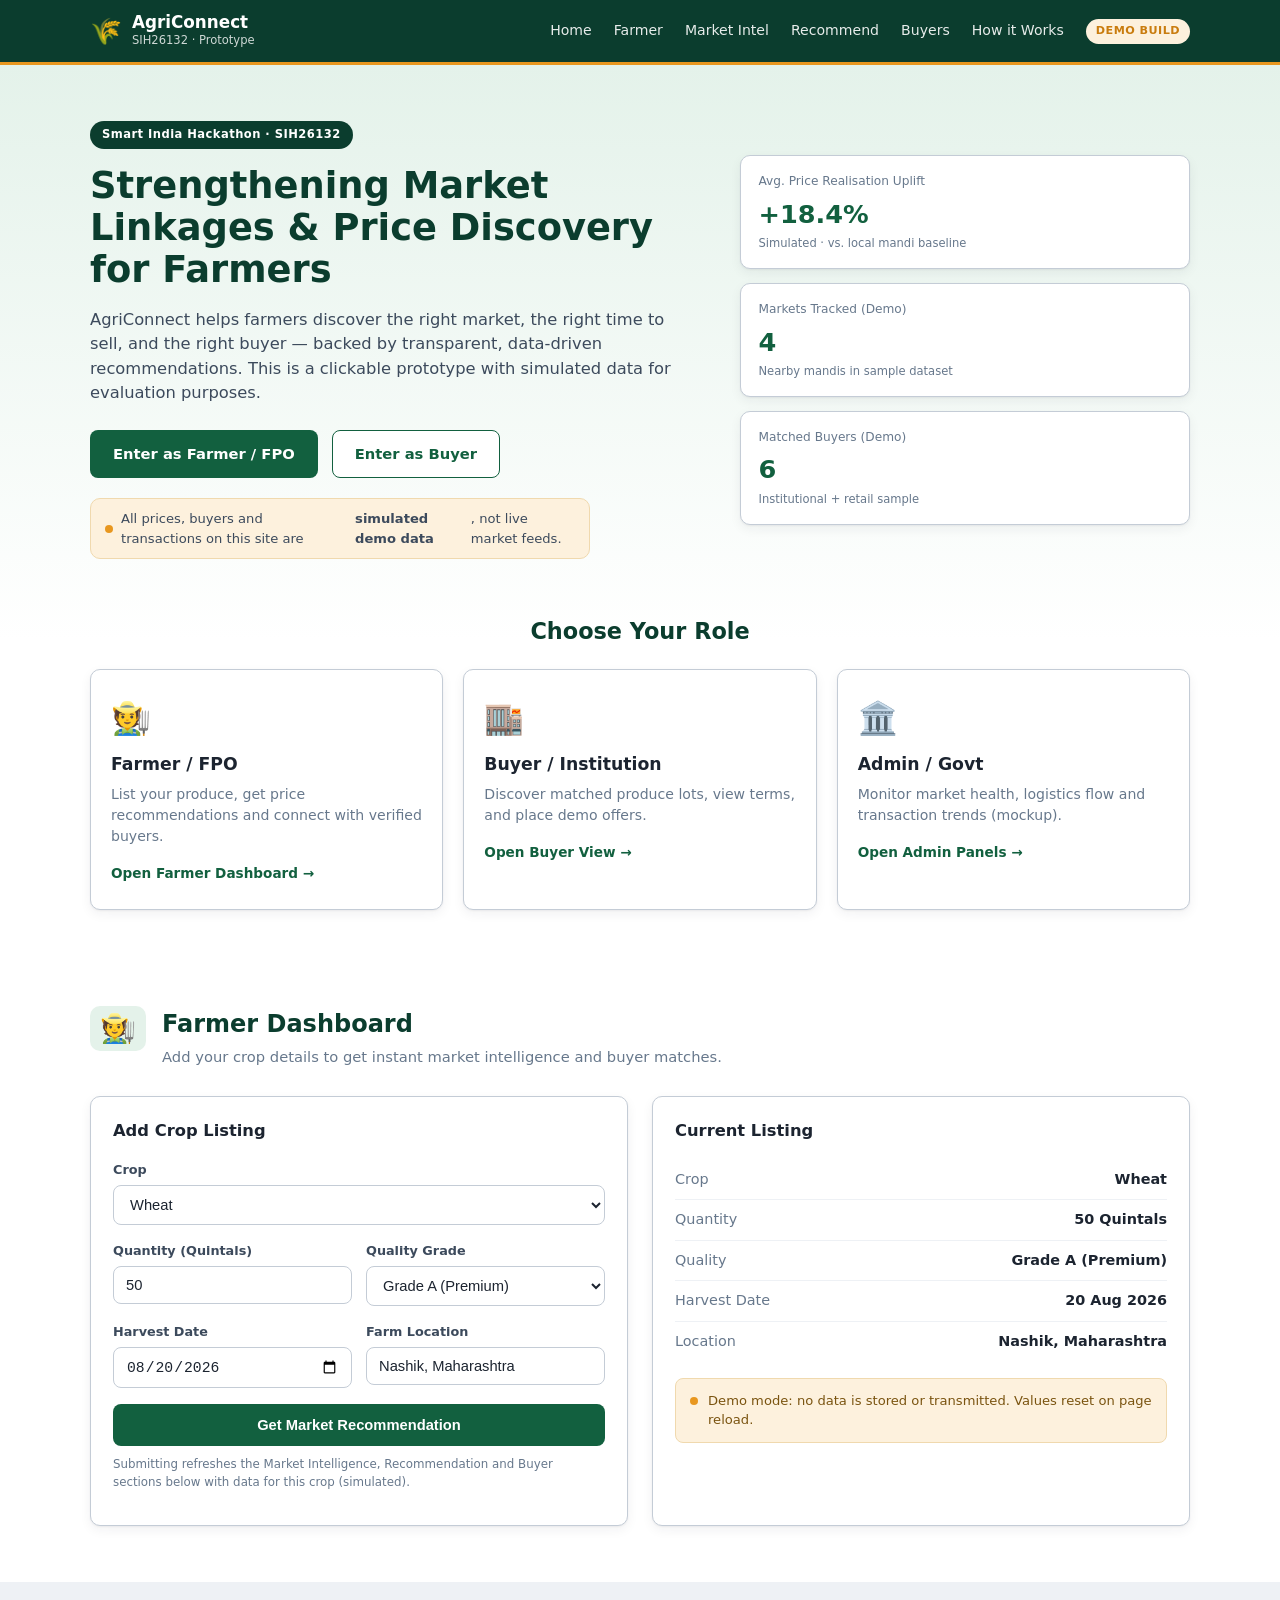
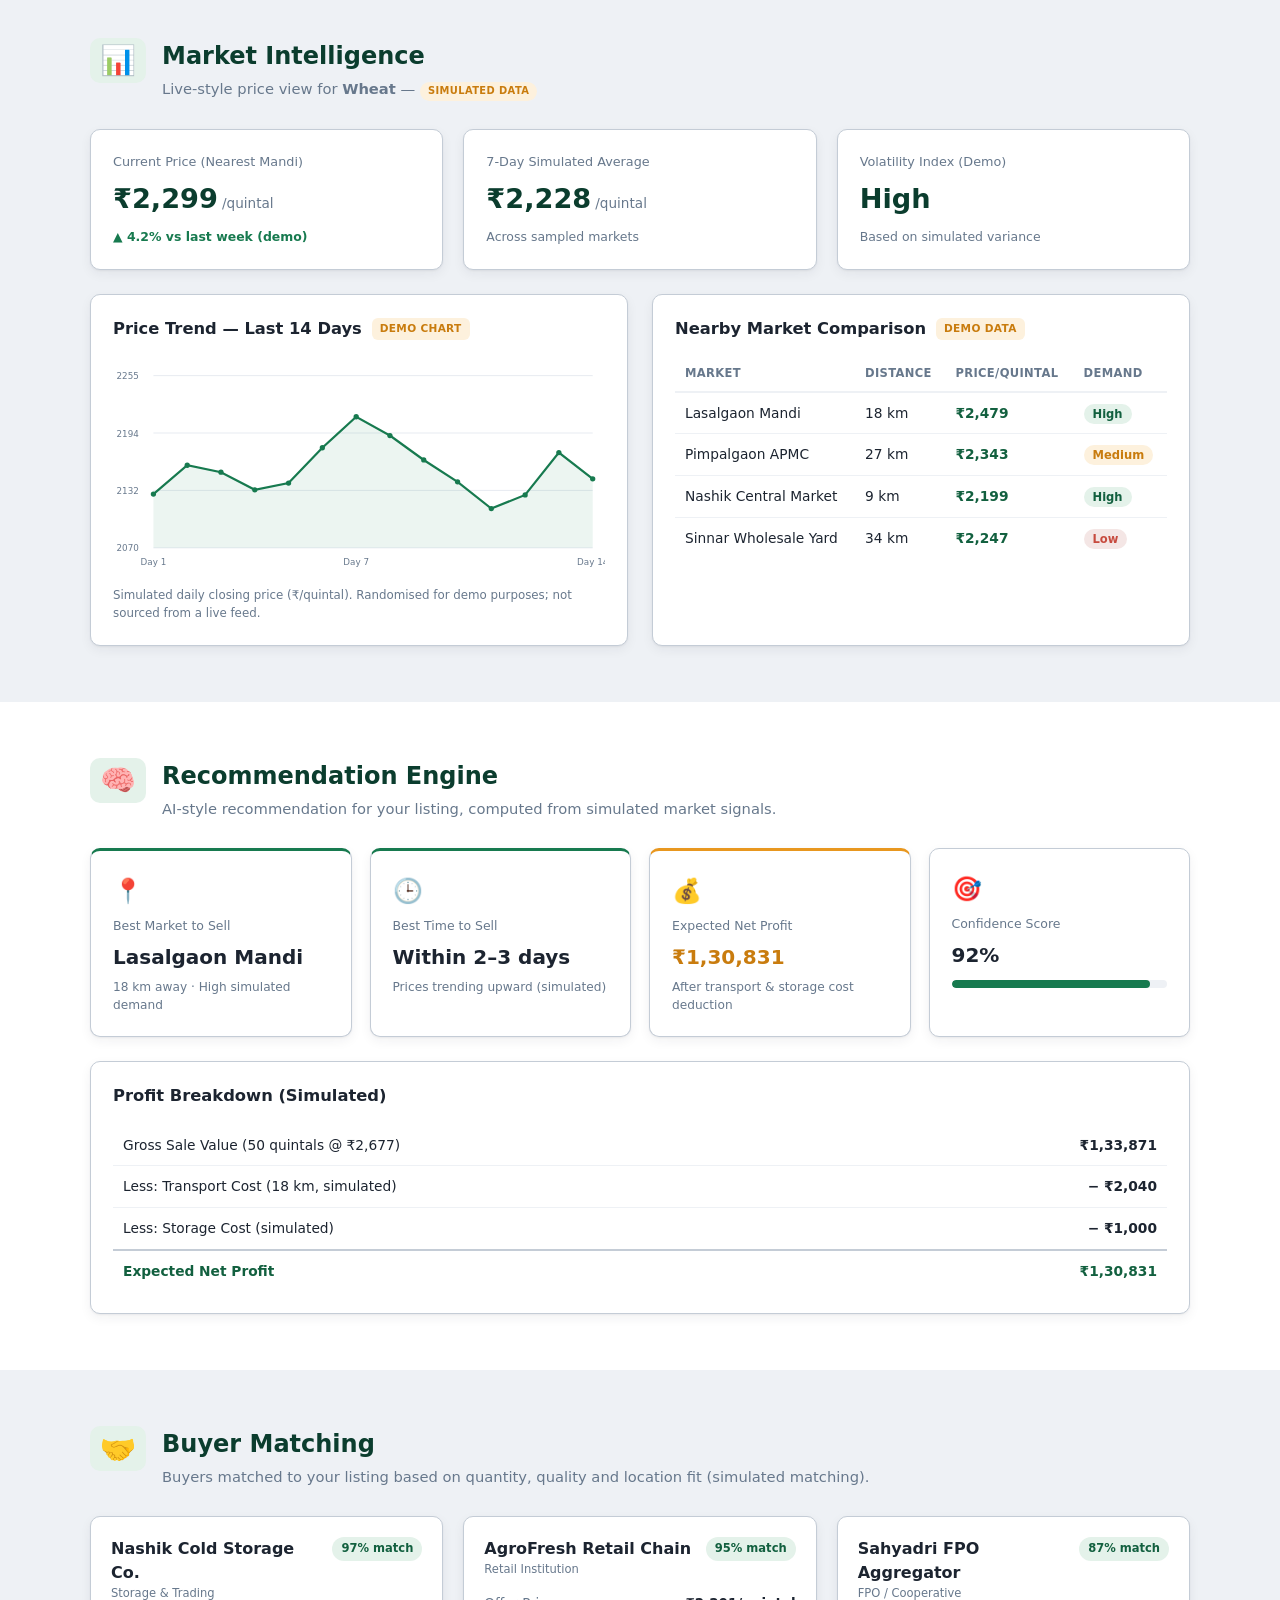
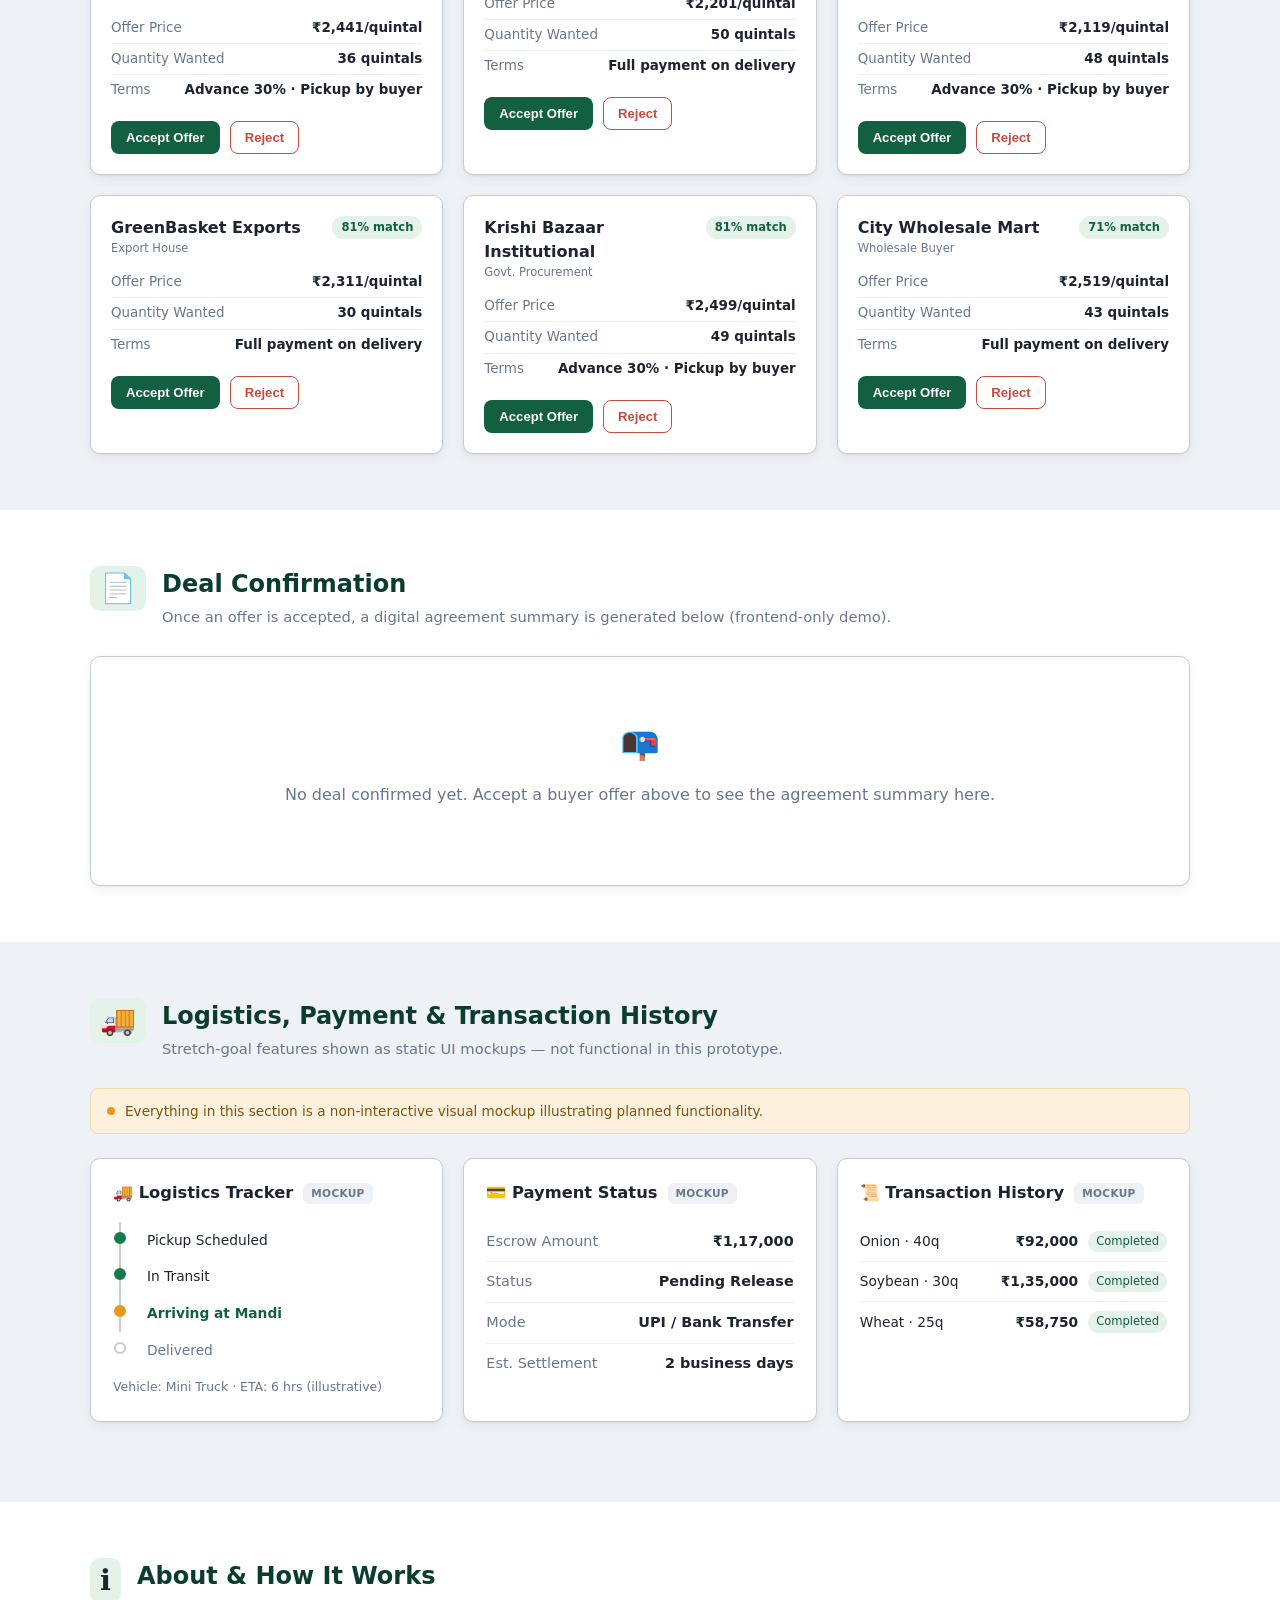
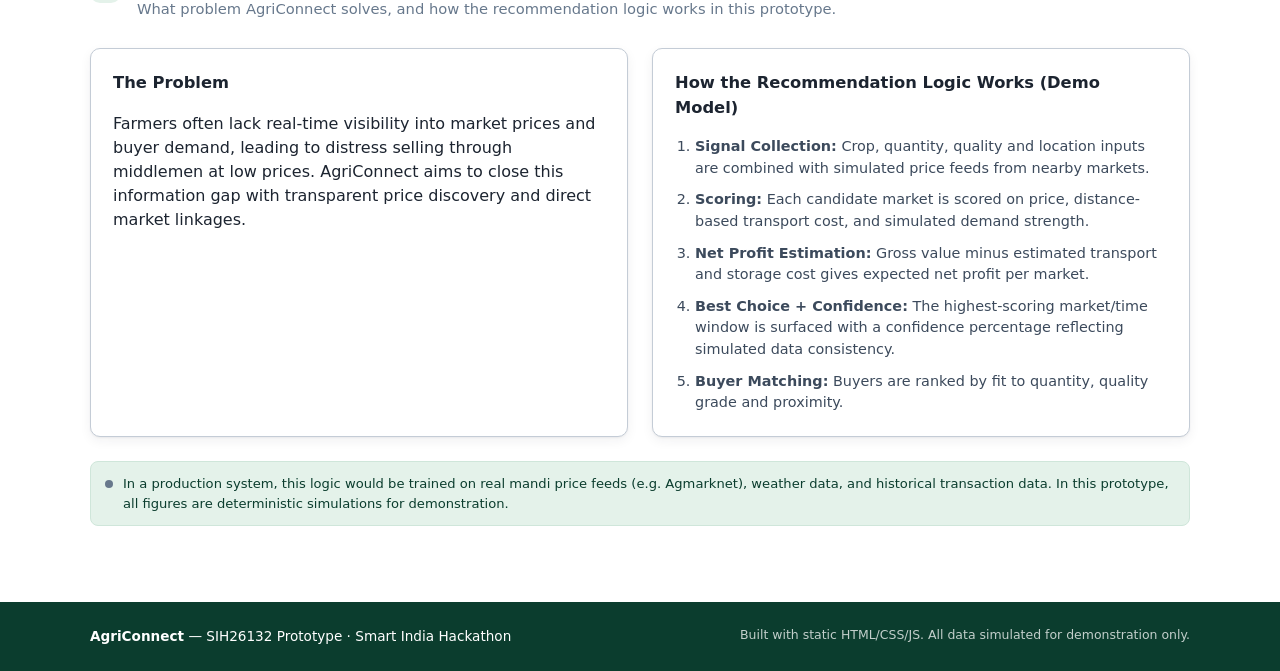
==== index.html @ 22bb7fde "Add AgriConnect SIH26132 static prototype Single-page demo covering hero/role selection, farmer crop" ====
<!DOCTYPE html>
<html lang="en">
<head>
<meta charset="UTF-8">
<meta name="viewport" content="width=device-width, initial-scale=1.0">
<title>AgriConnect — SIH26132 | Market Linkages &amp; Price Discovery for Farmers</title>
<link rel="stylesheet" href="styles.css">
</head>
<body>

<!-- ============ NAV ============ -->
<header class="nav" id="top">
  <div class="nav__inner container">
    <div class="nav__brand">
      <span class="nav__logo">🌾</span>
      <div>
        <div class="nav__title">AgriConnect</div>
        <div class="nav__subtitle">SIH26132 · Prototype</div>
      </div>
    </div>
    <nav class="nav__links">
      <a href="#hero">Home</a>
      <a href="#farmer">Farmer</a>
      <a href="#market">Market Intel</a>
      <a href="#recommend">Recommend</a>
      <a href="#buyers">Buyers</a>
      <a href="#about">How it Works</a>
    </nav>
    <span class="badge badge--demo">DEMO BUILD</span>
  </div>
</header>

<main>

<!-- ============ 1. HERO ============ -->
<section class="hero" id="hero">
  <div class="container hero__grid">
    <div class="hero__copy">
      <span class="tag">Smart India Hackathon · SIH26132</span>
      <h1>Strengthening Market Linkages &amp; Price Discovery for Farmers</h1>
      <p class="hero__lead">
        AgriConnect helps farmers discover the right market, the right time to sell,
        and the right buyer — backed by transparent, data-driven recommendations.
        This is a clickable prototype with simulated data for evaluation purposes.
      </p>
      <div class="hero__cta">
        <a href="#farmer" class="btn btn--primary">Enter as Farmer / FPO</a>
        <a href="#buyers" class="btn btn--ghost">Enter as Buyer</a>
      </div>
      <div class="hero__notice">
        <span class="dot dot--amber"></span>
        All prices, buyers and transactions on this site are <strong>simulated demo data</strong>, not live market feeds.
      </div>
    </div>
    <div class="hero__panel">
      <div class="stat-card">
        <div class="stat-card__label">Avg. Price Realisation Uplift</div>
        <div class="stat-card__value">+18.4%</div>
        <div class="stat-card__foot">Simulated · vs. local mandi baseline</div>
      </div>
      <div class="stat-card">
        <div class="stat-card__label">Markets Tracked (Demo)</div>
        <div class="stat-card__value">4</div>
        <div class="stat-card__foot">Nearby mandis in sample dataset</div>
      </div>
      <div class="stat-card">
        <div class="stat-card__label">Matched Buyers (Demo)</div>
        <div class="stat-card__value">6</div>
        <div class="stat-card__foot">Institutional + retail sample</div>
      </div>
    </div>
  </div>

  <div class="container">
    <h2 class="section-title section-title--center">Choose Your Role</h2>
    <div class="role-grid">
      <a href="#farmer" class="role-card">
        <div class="role-card__icon">🧑‍🌾</div>
        <h3>Farmer / FPO</h3>
        <p>List your produce, get price recommendations and connect with verified buyers.</p>
        <span class="role-card__link">Open Farmer Dashboard →</span>
      </a>
      <a href="#buyers" class="role-card">
        <div class="role-card__icon">🏬</div>
        <h3>Buyer / Institution</h3>
        <p>Discover matched produce lots, view terms, and place demo offers.</p>
        <span class="role-card__link">Open Buyer View →</span>
      </a>
      <a href="#logistics" class="role-card">
        <div class="role-card__icon">🏛️</div>
        <h3>Admin / Govt</h3>
        <p>Monitor market health, logistics flow and transaction trends (mockup).</p>
        <span class="role-card__link">Open Admin Panels →</span>
      </a>
    </div>
  </div>
</section>

<!-- ============ 2. FARMER DASHBOARD ============ -->
<section class="section" id="farmer">
  <div class="container">
    <div class="section-head">
      <span class="section-icon">🧑‍🌾</span>
      <div>
        <h2>Farmer Dashboard</h2>
        <p class="section-desc">Add your crop details to get instant market intelligence and buyer matches.</p>
      </div>
    </div>

    <div class="grid-2">
      <form class="card form-card" id="cropForm">
        <h3 class="card__title">Add Crop Listing</h3>

        <div class="form-row">
          <label for="cropName">Crop</label>
          <select id="cropName" required>
            <option value="">Select crop</option>
            <option value="Tomato">Tomato</option>
            <option value="Onion">Onion</option>
            <option value="Wheat" selected>Wheat</option>
            <option value="Potato">Potato</option>
            <option value="Soybean">Soybean</option>
          </select>
        </div>

        <div class="form-row form-row--split">
          <div>
            <label for="quantity">Quantity (Quintals)</label>
            <input type="number" id="quantity" min="1" value="50" required>
          </div>
          <div>
            <label for="quality">Quality Grade</label>
            <select id="quality" required>
              <option value="A" selected>Grade A (Premium)</option>
              <option value="B">Grade B (Standard)</option>
              <option value="C">Grade C (Fair)</option>
            </select>
          </div>
        </div>

        <div class="form-row form-row--split">
          <div>
            <label for="harvestDate">Harvest Date</label>
            <input type="date" id="harvestDate" value="2026-08-20">
          </div>
          <div>
            <label for="location">Farm Location</label>
            <input type="text" id="location" value="Nashik, Maharashtra" placeholder="Village / District, State">
          </div>
        </div>

        <button type="submit" class="btn btn--primary btn--block">Get Market Recommendation</button>
        <p class="form-hint">Submitting refreshes the Market Intelligence, Recommendation and Buyer sections below with data for this crop (simulated).</p>
      </form>

      <div class="card summary-card">
        <h3 class="card__title">Current Listing</h3>
        <ul class="kv-list" id="listingSummary">
          <li><span>Crop</span><strong id="sumCrop">Wheat</strong></li>
          <li><span>Quantity</span><strong id="sumQty">50 Quintals</strong></li>
          <li><span>Quality</span><strong id="sumQuality">Grade A (Premium)</strong></li>
          <li><span>Harvest Date</span><strong id="sumDate">20 Aug 2026</strong></li>
          <li><span>Location</span><strong id="sumLocation">Nashik, Maharashtra</strong></li>
        </ul>
        <div class="callout callout--amber">
          <span class="dot dot--amber"></span>
          Demo mode: no data is stored or transmitted. Values reset on page reload.
        </div>
      </div>
    </div>
  </div>
</section>

<!-- ============ 3. MARKET INTELLIGENCE ============ -->
<section class="section section--alt" id="market">
  <div class="container">
    <div class="section-head">
      <span class="section-icon">📊</span>
      <div>
        <h2>Market Intelligence</h2>
        <p class="section-desc">Live-style price view for <strong id="miCropName">Wheat</strong> — <span class="badge badge--demo badge--sm">SIMULATED DATA</span></p>
      </div>
    </div>

    <div class="grid-3 mb">
      <div class="card metric-card">
        <div class="metric-card__label">Current Price (Nearest Mandi)</div>
        <div class="metric-card__value" id="currentPrice">₹2,340<span>/quintal</span></div>
        <div class="metric-card__delta metric-card__delta--up">▲ 4.2% vs last week (demo)</div>
      </div>
      <div class="card metric-card">
        <div class="metric-card__label">7-Day Simulated Average</div>
        <div class="metric-card__value" id="avgPrice">₹2,265<span>/quintal</span></div>
        <div class="metric-card__delta">Across sampled markets</div>
      </div>
      <div class="card metric-card">
        <div class="metric-card__label">Volatility Index (Demo)</div>
        <div class="metric-card__value" id="volIndex">Moderate</div>
        <div class="metric-card__delta">Based on simulated variance</div>
      </div>
    </div>

    <div class="grid-2">
      <div class="card">
        <h3 class="card__title">Price Trend — Last 14 Days <span class="chip">DEMO CHART</span></h3>
        <svg id="priceChart" viewBox="0 0 560 240" class="chart" role="img" aria-label="Simulated 14 day price trend chart"></svg>
        <p class="chart-caption">Simulated daily closing price (₹/quintal). Randomised for demo purposes; not sourced from a live feed.</p>
      </div>

      <div class="card">
        <h3 class="card__title">Nearby Market Comparison <span class="chip">DEMO DATA</span></h3>
        <table class="table" id="marketTable">
          <thead>
            <tr><th>Market</th><th>Distance</th><th>Price/Quintal</th><th>Demand</th></tr>
          </thead>
          <tbody></tbody>
        </table>
      </div>
    </div>
  </div>
</section>

<!-- ============ 4. RECOMMENDATION ENGINE ============ -->
<section class="section" id="recommend">
  <div class="container">
    <div class="section-head">
      <span class="section-icon">🧠</span>
      <div>
        <h2>Recommendation Engine</h2>
        <p class="section-desc">AI-style recommendation for your listing, computed from simulated market signals.</p>
      </div>
    </div>

    <div class="rec-grid">
      <div class="card rec-card rec-card--primary">
        <div class="rec-card__icon">📍</div>
        <div class="rec-card__label">Best Market to Sell</div>
        <div class="rec-card__value" id="recMarket">Lasalgaon Mandi</div>
        <div class="rec-card__sub">18 km away · Highest simulated demand score</div>
      </div>
      <div class="card rec-card rec-card--primary">
        <div class="rec-card__icon">🕒</div>
        <div class="rec-card__label">Best Time to Sell</div>
        <div class="rec-card__value" id="recTime">Within 3–5 days</div>
        <div class="rec-card__sub">Prices trending upward (simulated)</div>
      </div>
      <div class="card rec-card rec-card--accent">
        <div class="rec-card__icon">💰</div>
        <div class="rec-card__label">Expected Net Profit</div>
        <div class="rec-card__value" id="recProfit">₹1,08,600</div>
        <div class="rec-card__sub" id="recProfitSub">After transport &amp; storage cost deduction</div>
      </div>
      <div class="card rec-card">
        <div class="rec-card__icon">🎯</div>
        <div class="rec-card__label">Confidence Score</div>
        <div class="rec-card__value" id="recConfidence">82%</div>
        <div class="confidence-bar"><div class="confidence-bar__fill" id="confidenceFill" style="width:82%"></div></div>
      </div>
    </div>

    <div class="card breakdown-card">
      <h3 class="card__title">Profit Breakdown (Simulated)</h3>
      <table class="table" id="breakdownTable">
        <tbody></tbody>
      </table>
    </div>
  </div>
</section>

<!-- ============ 5. BUYER MATCHING ============ -->
<section class="section section--alt" id="buyers">
  <div class="container">
    <div class="section-head">
      <span class="section-icon">🤝</span>
      <div>
        <h2>Buyer Matching</h2>
        <p class="section-desc">Buyers matched to your listing based on quantity, quality and location fit (simulated matching).</p>
      </div>
    </div>

    <div class="buyer-grid" id="buyerGrid"></div>
  </div>
</section>

<!-- ============ 6. DEAL CONFIRMATION ============ -->
<section class="section" id="deal">
  <div class="container">
    <div class="section-head">
      <span class="section-icon">📄</span>
      <div>
        <h2>Deal Confirmation</h2>
        <p class="section-desc">Once an offer is accepted, a digital agreement summary is generated below (frontend-only demo).</p>
      </div>
    </div>

    <div class="card deal-card" id="dealCard">
      <div class="deal-card__empty" id="dealEmpty">
        <span class="deal-card__empty-icon">📭</span>
        <p>No deal confirmed yet. Accept a buyer offer above to see the agreement summary here.</p>
      </div>
      <div class="deal-card__content" id="dealContent" hidden>
        <div class="deal-card__header">
          <div>
            <h3>Digital Agreement Summary</h3>
            <span class="chip">DEMO — NOT LEGALLY BINDING</span>
          </div>
          <span class="badge badge--success">✔ Confirmed</span>
        </div>
        <div class="deal-grid" id="dealGrid"></div>
        <div class="deal-card__id">Reference ID: <span id="dealRef">—</span></div>
      </div>
    </div>
  </div>
</section>

<!-- ============ 7. LOGISTICS / PAYMENT / HISTORY (mockups) ============ -->
<section class="section section--alt" id="logistics">
  <div class="container">
    <div class="section-head">
      <span class="section-icon">🚚</span>
      <div>
        <h2>Logistics, Payment &amp; Transaction History</h2>
        <p class="section-desc">Stretch-goal features shown as static UI mockups — not functional in this prototype.</p>
      </div>
    </div>

    <div class="mockup-banner">
      <span class="dot dot--amber"></span>
      Everything in this section is a non-interactive visual mockup illustrating planned functionality.
    </div>

    <div class="grid-3 mb">
      <div class="card mock-card">
        <h3 class="card__title">🚚 Logistics Tracker <span class="chip chip--muted">MOCKUP</span></h3>
        <div class="track">
          <div class="track__step track__step--done"><span></span>Pickup Scheduled</div>
          <div class="track__step track__step--done"><span></span>In Transit</div>
          <div class="track__step track__step--active"><span></span>Arriving at Mandi</div>
          <div class="track__step"><span></span>Delivered</div>
        </div>
        <p class="mock-note">Vehicle: Mini Truck · ETA: 6 hrs (illustrative)</p>
      </div>

      <div class="card mock-card">
        <h3 class="card__title">💳 Payment Status <span class="chip chip--muted">MOCKUP</span></h3>
        <ul class="kv-list">
          <li><span>Escrow Amount</span><strong>₹1,17,000</strong></li>
          <li><span>Status</span><strong class="text-amber">Pending Release</strong></li>
          <li><span>Mode</span><strong>UPI / Bank Transfer</strong></li>
          <li><span>Est. Settlement</span><strong>2 business days</strong></li>
        </ul>
      </div>

      <div class="card mock-card">
        <h3 class="card__title">📜 Transaction History <span class="chip chip--muted">MOCKUP</span></h3>
        <ul class="history-list">
          <li><span>Onion · 40q</span><strong>₹92,000</strong><em>Completed</em></li>
          <li><span>Soybean · 30q</span><strong>₹1,35,000</strong><em>Completed</em></li>
          <li><span>Wheat · 25q</span><strong>₹58,750</strong><em>Completed</em></li>
        </ul>
      </div>
    </div>
  </div>
</section>

<!-- ============ 8. ABOUT / HOW IT WORKS ============ -->
<section class="section" id="about">
  <div class="container">
    <div class="section-head">
      <span class="section-icon">ℹ️</span>
      <div>
        <h2>About &amp; How It Works</h2>
        <p class="section-desc">What problem AgriConnect solves, and how the recommendation logic works in this prototype.</p>
      </div>
    </div>

    <div class="grid-2">
      <div class="card">
        <h3 class="card__title">The Problem</h3>
        <p>Farmers often lack real-time visibility into market prices and buyer demand, leading to distress selling
          through middlemen at low prices. AgriConnect aims to close this information gap with transparent price
          discovery and direct market linkages.</p>
      </div>
      <div class="card">
        <h3 class="card__title">How the Recommendation Logic Works (Demo Model)</h3>
        <ol class="steps">
          <li><strong>Signal Collection:</strong> Crop, quantity, quality and location inputs are combined with simulated price feeds from nearby markets.</li>
          <li><strong>Scoring:</strong> Each candidate market is scored on price, distance-based transport cost, and simulated demand strength.</li>
          <li><strong>Net Profit Estimation:</strong> Gross value minus estimated transport and storage cost gives expected net profit per market.</li>
          <li><strong>Best Choice + Confidence:</strong> The highest-scoring market/time window is surfaced with a confidence percentage reflecting simulated data consistency.</li>
          <li><strong>Buyer Matching:</strong> Buyers are ranked by fit to quantity, quality grade and proximity.</li>
        </ol>
      </div>
    </div>

    <div class="callout callout--info">
      <span class="dot dot--slate"></span>
      In a production system, this logic would be trained on real mandi price feeds (e.g. Agmarknet), weather data,
      and historical transaction data. In this prototype, all figures are deterministic simulations for demonstration.
    </div>
  </div>
</section>

</main>

<footer class="footer">
  <div class="container footer__inner">
    <div>
      <strong>AgriConnect</strong> — SIH26132 Prototype · Smart India Hackathon
    </div>
    <div class="footer__note">Built with static HTML/CSS/JS. All data simulated for demonstration only.</div>
  </div>
</footer>

<script src="script.js"></script>
</body>
</html>
---- styles.css ----
:root{
  --green-900:#0b3d2e;
  --green-700:#12603f;
  --green-600:#177a4f;
  --green-500:#1f9463;
  --green-100:#e4f2ea;
  --slate-900:#1c2430;
  --slate-700:#3c4a5c;
  --slate-500:#67788c;
  --slate-300:#c4ccd6;
  --slate-100:#eef1f5;
  --white:#ffffff;
  --amber-500:#e8971f;
  --amber-600:#c97c0e;
  --amber-100:#fdf1dd;
  --red-500:#c74b3f;
  --radius:10px;
  --shadow:0 1px 2px rgba(28,36,48,0.06), 0 4px 12px rgba(28,36,48,0.06);
  --maxw:1140px;
}

*,*::before,*::after{box-sizing:border-box;}
html{scroll-behavior:smooth;}
body{
  margin:0;
  font-family:'Segoe UI',system-ui,-apple-system,Roboto,Helvetica,Arial,sans-serif;
  color:var(--slate-900);
  background:var(--white);
  line-height:1.5;
}
img{max-width:100%;display:block;}
a{color:inherit;text-decoration:none;}
.container{max-width:var(--maxw);margin:0 auto;padding:0 20px;}

/* ---------- NAV ---------- */
.nav{
  position:sticky;top:0;z-index:50;
  background:var(--green-900);
  color:var(--white);
  border-bottom:3px solid var(--amber-500);
}
.nav__inner{display:flex;align-items:center;gap:20px;padding:12px 20px;flex-wrap:wrap;}
.nav__brand{display:flex;align-items:center;gap:10px;margin-right:auto;}
.nav__logo{font-size:1.6rem;}
.nav__title{font-weight:700;font-size:1.05rem;line-height:1.1;}
.nav__subtitle{font-size:0.72rem;opacity:0.8;}
.nav__links{display:flex;gap:18px;flex-wrap:wrap;}
.nav__links a{font-size:0.88rem;opacity:0.9;padding:4px 2px;border-bottom:2px solid transparent;}
.nav__links a:hover{opacity:1;border-color:var(--amber-500);}

.badge{
  display:inline-flex;align-items:center;gap:6px;
  padding:4px 10px;border-radius:999px;
  font-size:0.7rem;font-weight:700;letter-spacing:0.04em;
}
.badge--demo{background:var(--amber-100);color:var(--amber-600);}
.badge--sm{font-size:0.62rem;padding:2px 8px;}
.badge--success{background:var(--green-100);color:var(--green-700);}

.dot{width:8px;height:8px;border-radius:50%;display:inline-block;flex-shrink:0;}
.dot--amber{background:var(--amber-500);}
.dot--slate{background:var(--slate-500);}

/* ---------- HERO ---------- */
.hero{padding:56px 0 40px;background:linear-gradient(180deg,var(--green-100) 0%, var(--white) 65%);}
.hero__grid{display:grid;grid-template-columns:1.15fr 0.85fr;gap:40px;align-items:center;margin-bottom:56px;}
.tag{display:inline-block;background:var(--green-900);color:var(--white);font-size:0.72rem;font-weight:700;letter-spacing:0.04em;padding:5px 12px;border-radius:999px;margin-bottom:16px;}
.hero__copy h1{font-size:2.3rem;line-height:1.15;margin:0 0 16px;color:var(--green-900);}
.hero__lead{font-size:1.02rem;color:var(--slate-700);margin-bottom:24px;max-width:56ch;}
.hero__cta{display:flex;gap:14px;flex-wrap:wrap;margin-bottom:20px;}
.hero__notice{
  display:flex;align-items:center;gap:8px;
  font-size:0.82rem;color:var(--slate-700);
  background:var(--amber-100);border:1px solid #f0d9ae;
  padding:10px 14px;border-radius:var(--radius);max-width:60ch;
}

.btn{
  display:inline-flex;align-items:center;justify-content:center;
  padding:12px 22px;border-radius:8px;font-weight:600;font-size:0.92rem;
  border:1px solid transparent;cursor:pointer;transition:transform .05s ease, background .15s ease;
}
.btn:active{transform:translateY(1px);}
.btn--primary{background:var(--green-700);color:var(--white);}
.btn--primary:hover{background:var(--green-600);}
.btn--ghost{background:var(--white);color:var(--green-700);border-color:var(--green-700);}
.btn--ghost:hover{background:var(--green-100);}
.btn--block{width:100%;}
.btn--sm{padding:8px 14px;font-size:0.82rem;}
.btn--reject{background:var(--white);color:var(--red-500);border-color:var(--red-500);}
.btn--reject:hover{background:#fbeceb;}
.btn:disabled{opacity:0.55;cursor:not-allowed;}

.hero__panel{display:flex;flex-direction:column;gap:14px;}
.stat-card{
  background:var(--white);border:1px solid var(--slate-300);
  border-radius:var(--radius);padding:16px 18px;box-shadow:var(--shadow);
}
.stat-card__label{font-size:0.76rem;color:var(--slate-500);margin-bottom:4px;}
.stat-card__value{font-size:1.6rem;font-weight:700;color:var(--green-800,var(--green-700));}
.stat-card__foot{font-size:0.72rem;color:var(--slate-500);margin-top:2px;}

.section-title{font-size:1.4rem;color:var(--green-900);margin-bottom:20px;}
.section-title--center{text-align:center;}

.role-grid{display:grid;grid-template-columns:repeat(3,1fr);gap:20px;}
.role-card{
  background:var(--white);border:1px solid var(--slate-300);border-radius:var(--radius);
  padding:24px 20px;box-shadow:var(--shadow);transition:border-color .15s ease, transform .15s ease;
}
.role-card:hover{border-color:var(--green-600);transform:translateY(-3px);}
.role-card__icon{font-size:2rem;margin-bottom:10px;}
.role-card h3{margin:0 0 6px;color:var(--slate-900);font-size:1.08rem;}
.role-card p{color:var(--slate-500);font-size:0.88rem;margin:0 0 14px;}
.role-card__link{color:var(--green-700);font-weight:600;font-size:0.85rem;}

/* ---------- SECTION SHELL ---------- */
.section{padding:56px 0;}
.section--alt{background:var(--slate-100);}
.section-head{display:flex;gap:16px;align-items:flex-start;margin-bottom:28px;}
.section-icon{font-size:1.8rem;background:var(--green-100);border-radius:10px;padding:8px 10px;line-height:1;}
.section-head h2{margin:0 0 4px;color:var(--green-900);font-size:1.5rem;}
.section-desc{margin:0;color:var(--slate-500);font-size:0.92rem;}

.grid-2{display:grid;grid-template-columns:1fr 1fr;gap:24px;}
.grid-3{display:grid;grid-template-columns:repeat(3,1fr);gap:20px;}
.mb{margin-bottom:24px;}

.card{
  background:var(--white);border:1px solid var(--slate-300);
  border-radius:var(--radius);padding:22px;box-shadow:var(--shadow);
}
.card__title{margin:0 0 16px;font-size:1.02rem;color:var(--slate-900);display:flex;align-items:center;gap:10px;flex-wrap:wrap;}

.chip{
  font-size:0.66rem;font-weight:700;letter-spacing:0.03em;
  background:var(--amber-100);color:var(--amber-600);
  padding:3px 8px;border-radius:6px;
}
.chip--muted{background:var(--slate-100);color:var(--slate-500);}

/* ---------- FORM ---------- */
.form-row{margin-bottom:16px;}
.form-row--split{display:grid;grid-template-columns:1fr 1fr;gap:14px;}
.form-row label{display:block;font-size:0.8rem;font-weight:600;color:var(--slate-700);margin-bottom:6px;}
.form-row input,.form-row select{
  width:100%;padding:10px 12px;border:1px solid var(--slate-300);border-radius:8px;
  font-size:0.92rem;color:var(--slate-900);background:var(--white);
}
.form-row input:focus,.form-row select:focus{outline:2px solid var(--green-500);outline-offset:1px;}
.form-hint{font-size:0.74rem;color:var(--slate-500);margin-top:10px;}

.kv-list{list-style:none;margin:0 0 16px;padding:0;}
.kv-list li{display:flex;justify-content:space-between;padding:9px 0;border-bottom:1px solid var(--slate-100);font-size:0.9rem;}
.kv-list li:last-child{border-bottom:none;}
.kv-list span{color:var(--slate-500);}
.kv-list strong{color:var(--slate-900);font-weight:600;}

.callout{display:flex;gap:10px;align-items:flex-start;padding:12px 14px;border-radius:8px;font-size:0.82rem;}
.callout--amber{background:var(--amber-100);color:#7a5410;border:1px solid #f0d9ae;}
.callout--info{background:var(--green-100);color:var(--green-900);border:1px solid #cfe6da;margin-top:24px;}
.callout .dot{margin-top:6px;}

/* ---------- METRIC / MARKET ---------- */
.metric-card__label{font-size:0.8rem;color:var(--slate-500);margin-bottom:8px;}
.metric-card__value{font-size:1.7rem;font-weight:700;color:var(--green-900);}
.metric-card__value span{font-size:0.85rem;font-weight:500;color:var(--slate-500);margin-left:4px;}
.metric-card__delta{font-size:0.78rem;color:var(--slate-500);margin-top:8px;}
.metric-card__delta--up{color:var(--green-600);font-weight:600;}

.chart{width:100%;height:220px;display:block;}
.chart-caption{font-size:0.74rem;color:var(--slate-500);margin:10px 0 0;}

.table{width:100%;border-collapse:collapse;font-size:0.86rem;}
.table th{
  text-align:left;font-size:0.72rem;text-transform:uppercase;letter-spacing:0.03em;
  color:var(--slate-500);padding:8px 10px;border-bottom:2px solid var(--slate-100);
}
.table td{padding:10px;border-bottom:1px solid var(--slate-100);color:var(--slate-900);}
.table tr:last-child td{border-bottom:none;}
.table td strong{color:var(--green-700);}
.tag-demand{padding:3px 9px;border-radius:999px;font-size:0.72rem;font-weight:600;}
.tag-demand--high{background:var(--green-100);color:var(--green-700);}
.tag-demand--medium{background:var(--amber-100);color:var(--amber-600);}
.tag-demand--low{background:#f4e6e5;color:var(--red-500);}

/* ---------- RECOMMENDATION ---------- */
.rec-grid{display:grid;grid-template-columns:repeat(4,1fr);gap:18px;margin-bottom:24px;}
.rec-card{text-align:left;}
.rec-card__icon{font-size:1.5rem;margin-bottom:8px;}
.rec-card__label{font-size:0.78rem;color:var(--slate-500);margin-bottom:6px;}
.rec-card__value{font-size:1.25rem;font-weight:700;color:var(--slate-900);}
.rec-card__sub{font-size:0.76rem;color:var(--slate-500);margin-top:6px;}
.rec-card--primary{border-top:3px solid var(--green-600);}
.rec-card--accent{border-top:3px solid var(--amber-500);}
.rec-card--accent .rec-card__value{color:var(--amber-600);}

.confidence-bar{width:100%;height:8px;background:var(--slate-100);border-radius:999px;margin-top:10px;overflow:hidden;}
.confidence-bar__fill{height:100%;background:var(--green-600);border-radius:999px;}

.breakdown-card .table td:last-child{text-align:right;font-weight:600;}
.breakdown-card .table tr.total td{border-top:2px solid var(--slate-300);font-weight:700;color:var(--green-800,var(--green-700));}

/* ---------- BUYER MATCHING ---------- */
.buyer-grid{display:grid;grid-template-columns:repeat(3,1fr);gap:20px;}
.buyer-card{
  background:var(--white);border:1px solid var(--slate-300);border-radius:var(--radius);
  padding:20px;box-shadow:var(--shadow);display:flex;flex-direction:column;gap:10px;
  transition:opacity .2s ease;
}
.buyer-card__head{display:flex;justify-content:space-between;align-items:flex-start;gap:10px;}
.buyer-card__name{font-weight:700;font-size:1rem;color:var(--slate-900);}
.buyer-card__type{font-size:0.72rem;color:var(--slate-500);}
.buyer-card__match{
  background:var(--green-100);color:var(--green-700);font-size:0.72rem;font-weight:700;
  padding:3px 9px;border-radius:999px;white-space:nowrap;
}
.buyer-card__terms{list-style:none;margin:0;padding:0;font-size:0.84rem;}
.buyer-card__terms li{display:flex;justify-content:space-between;padding:5px 0;border-bottom:1px solid var(--slate-100);}
.buyer-card__terms li span{color:var(--slate-500);}
.buyer-card__terms li:last-child{border-bottom:none;}
.buyer-card__actions{display:flex;gap:10px;margin-top:6px;}
.buyer-card__status{
  font-size:0.78rem;font-weight:700;padding:8px 10px;border-radius:8px;text-align:center;
}
.buyer-card__status--accepted{background:var(--green-100);color:var(--green-700);}
.buyer-card__status--rejected{background:#f4e6e5;color:var(--red-500);}
.buyer-card.is-rejected{opacity:0.55;}

/* ---------- DEAL CONFIRMATION ---------- */
.deal-card__empty{text-align:center;padding:40px 20px;color:var(--slate-500);}
.deal-card__empty-icon{font-size:2rem;display:block;margin-bottom:10px;}
.deal-card__header{display:flex;justify-content:space-between;align-items:center;margin-bottom:18px;flex-wrap:wrap;gap:10px;}
.deal-card__header h3{margin:0 0 6px;color:var(--green-900);}
.deal-grid{display:grid;grid-template-columns:repeat(3,1fr);gap:16px;margin-bottom:16px;}
.deal-grid div{background:var(--slate-100);border-radius:8px;padding:12px 14px;}
.deal-grid .label{display:block;font-size:0.72rem;color:var(--slate-500);margin-bottom:4px;}
.deal-grid .value{font-weight:700;color:var(--slate-900);font-size:0.95rem;}
.deal-card__id{font-size:0.78rem;color:var(--slate-500);border-top:1px solid var(--slate-100);padding-top:12px;}

/* ---------- LOGISTICS / MOCKUPS ---------- */
.mockup-banner{
  display:flex;align-items:center;gap:10px;background:var(--amber-100);border:1px solid #f0d9ae;
  color:#7a5410;padding:12px 16px;border-radius:8px;font-size:0.85rem;margin-bottom:24px;
}
.mock-card{position:relative;}
.track{display:flex;flex-direction:column;gap:0;margin:14px 0 6px;}
.track__step{
  position:relative;padding:8px 0 8px 26px;font-size:0.86rem;color:var(--slate-400,var(--slate-500));
  border-left:2px solid var(--slate-300);margin-left:6px;
}
.track__step span{
  position:absolute;left:-7px;top:10px;width:12px;height:12px;border-radius:50%;
  background:var(--white);border:2px solid var(--slate-300);
}
.track__step--done{color:var(--slate-900);}
.track__step--done span{background:var(--green-600);border-color:var(--green-600);}
.track__step--active{color:var(--green-700);font-weight:700;}
.track__step--active span{background:var(--amber-500);border-color:var(--amber-500);}
.track__step:last-child{border-left:2px solid transparent;}
.mock-note{font-size:0.78rem;color:var(--slate-500);margin:10px 0 0;}
.text-amber{color:var(--amber-600);}

.history-list{list-style:none;margin:0;padding:0;}
.history-list li{display:grid;grid-template-columns:1fr auto auto;gap:10px;align-items:center;padding:9px 0;border-bottom:1px solid var(--slate-100);font-size:0.86rem;}
.history-list li:last-child{border-bottom:none;}
.history-list em{font-style:normal;font-size:0.72rem;color:var(--green-700);background:var(--green-100);padding:2px 8px;border-radius:999px;}

/* ---------- ABOUT ---------- */
.steps{margin:0;padding-left:20px;font-size:0.9rem;color:var(--slate-700);}
.steps li{margin-bottom:10px;}
.steps li:last-child{margin-bottom:0;}

/* ---------- FOOTER ---------- */
.footer{background:var(--green-900);color:var(--white);padding:24px 0;margin-top:20px;}
.footer__inner{display:flex;justify-content:space-between;flex-wrap:wrap;gap:8px;font-size:0.85rem;}
.footer__note{opacity:0.75;font-size:0.78rem;}

/* ---------- RESPONSIVE ---------- */
@media (max-width: 900px){
  .hero__grid{grid-template-columns:1fr;}
  .role-grid{grid-template-columns:1fr;}
  .grid-2{grid-template-columns:1fr;}
  .grid-3{grid-template-columns:1fr 1fr;}
  .rec-grid{grid-template-columns:1fr 1fr;}
  .buyer-grid{grid-template-columns:1fr;}
  .deal-grid{grid-template-columns:1fr;}
  .nav__links{display:none;}
}
@media (max-width: 560px){
  .grid-3{grid-template-columns:1fr;}
  .rec-grid{grid-template-columns:1fr;}
  .form-row--split{grid-template-columns:1fr;}
  .hero__copy h1{font-size:1.7rem;}
  .hero__cta{flex-direction:column;}
  .btn{width:100%;}
}
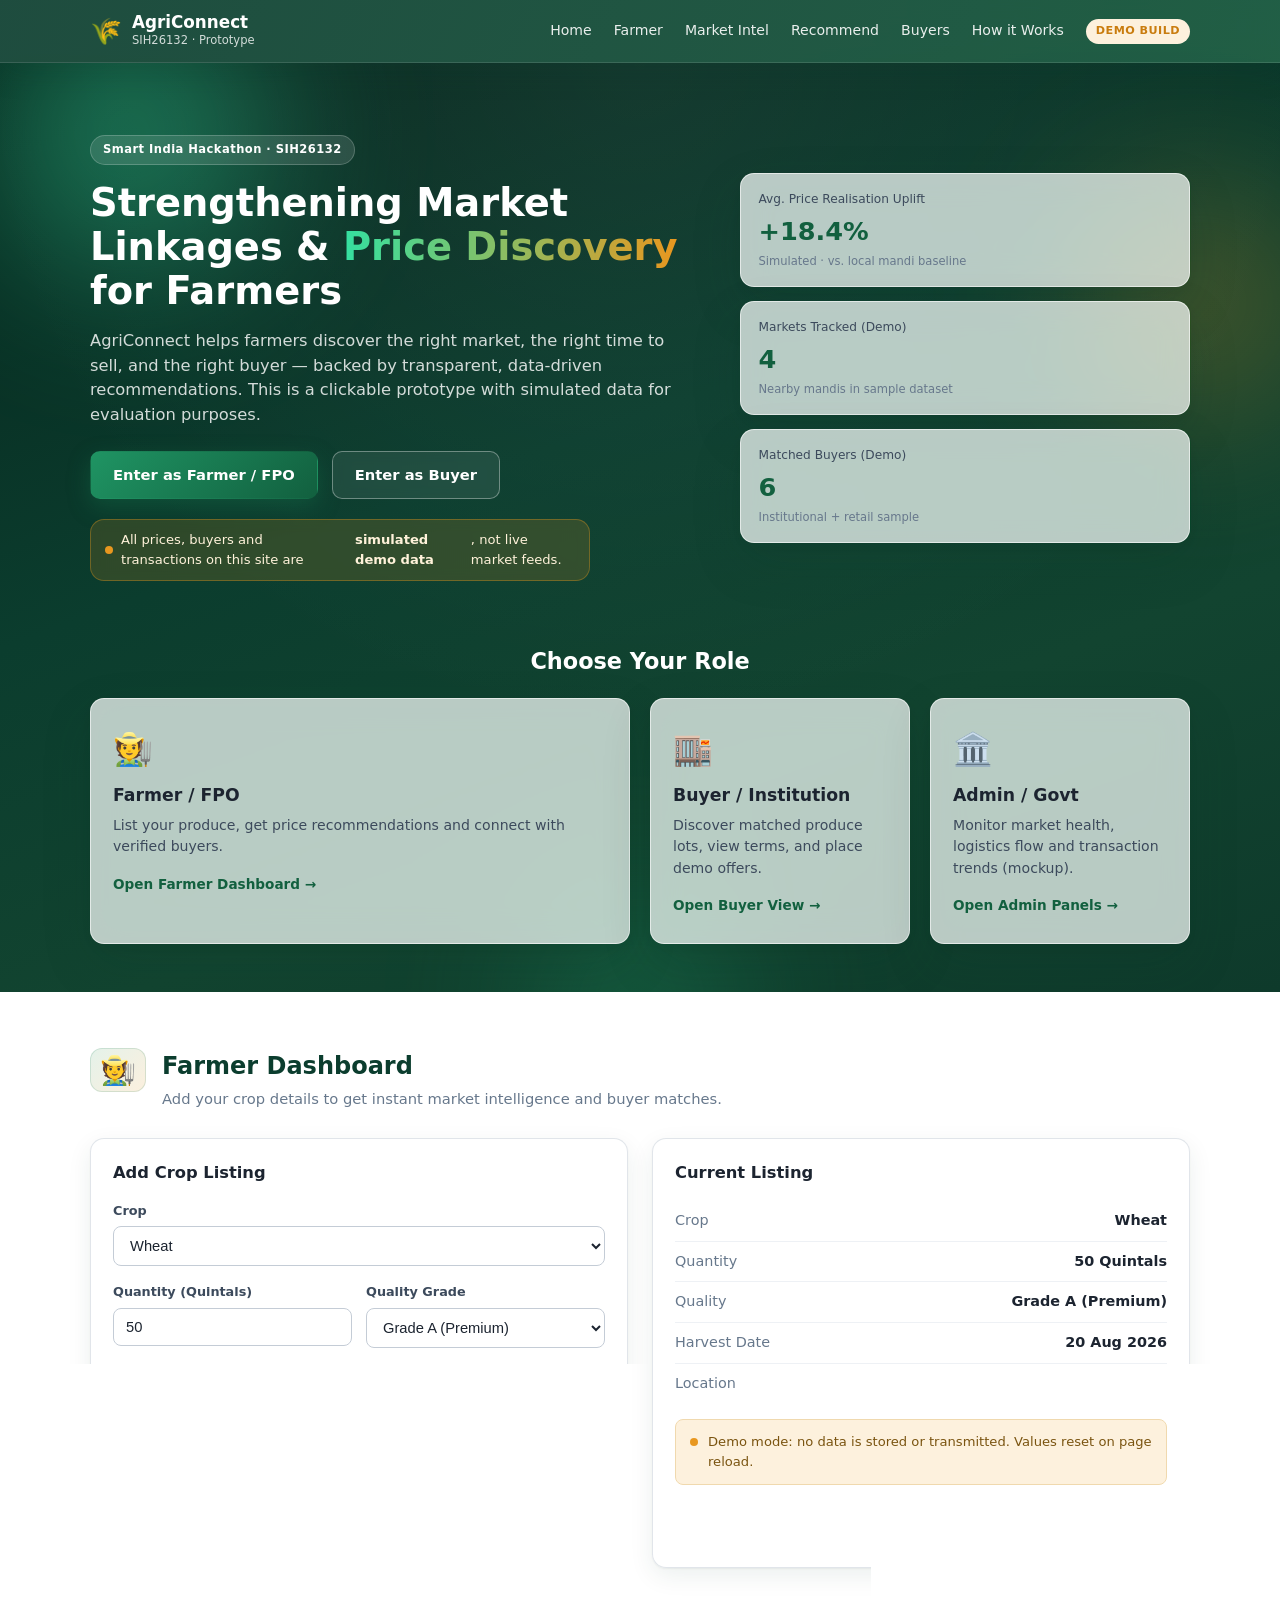
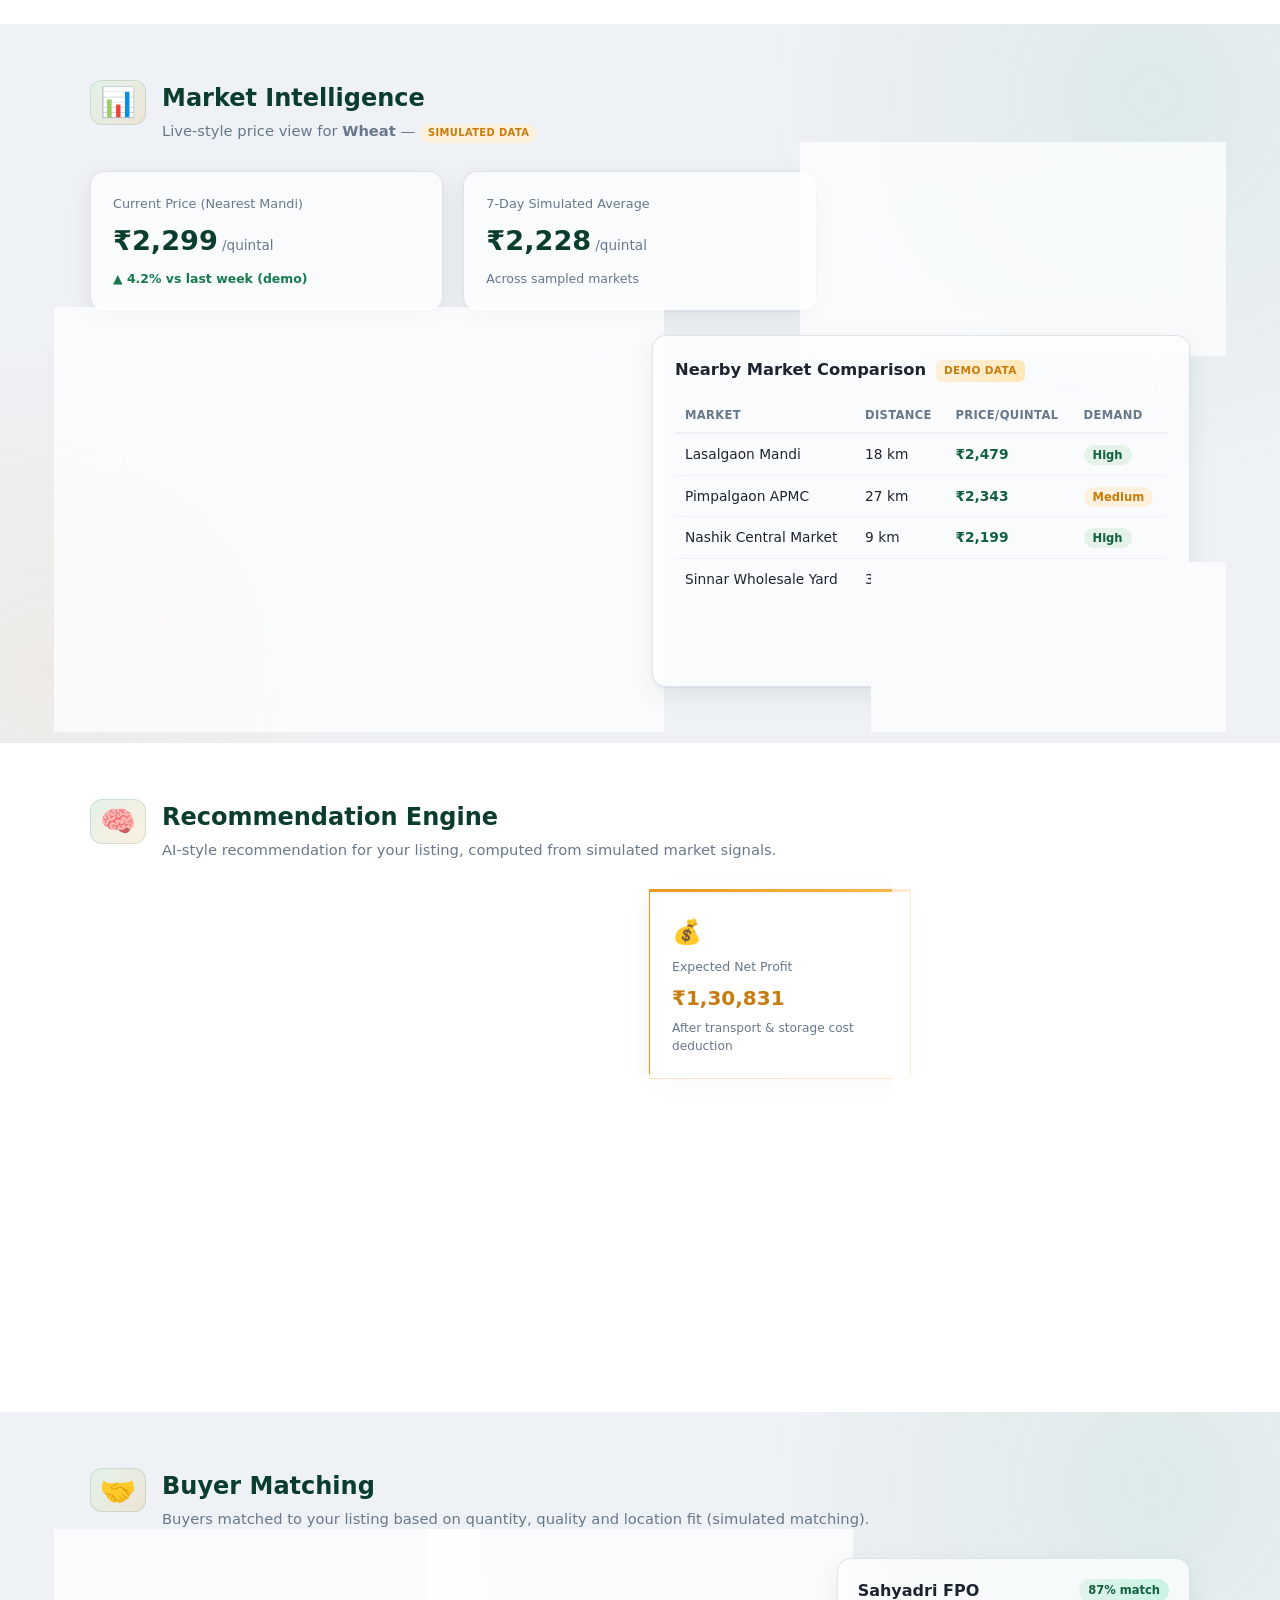
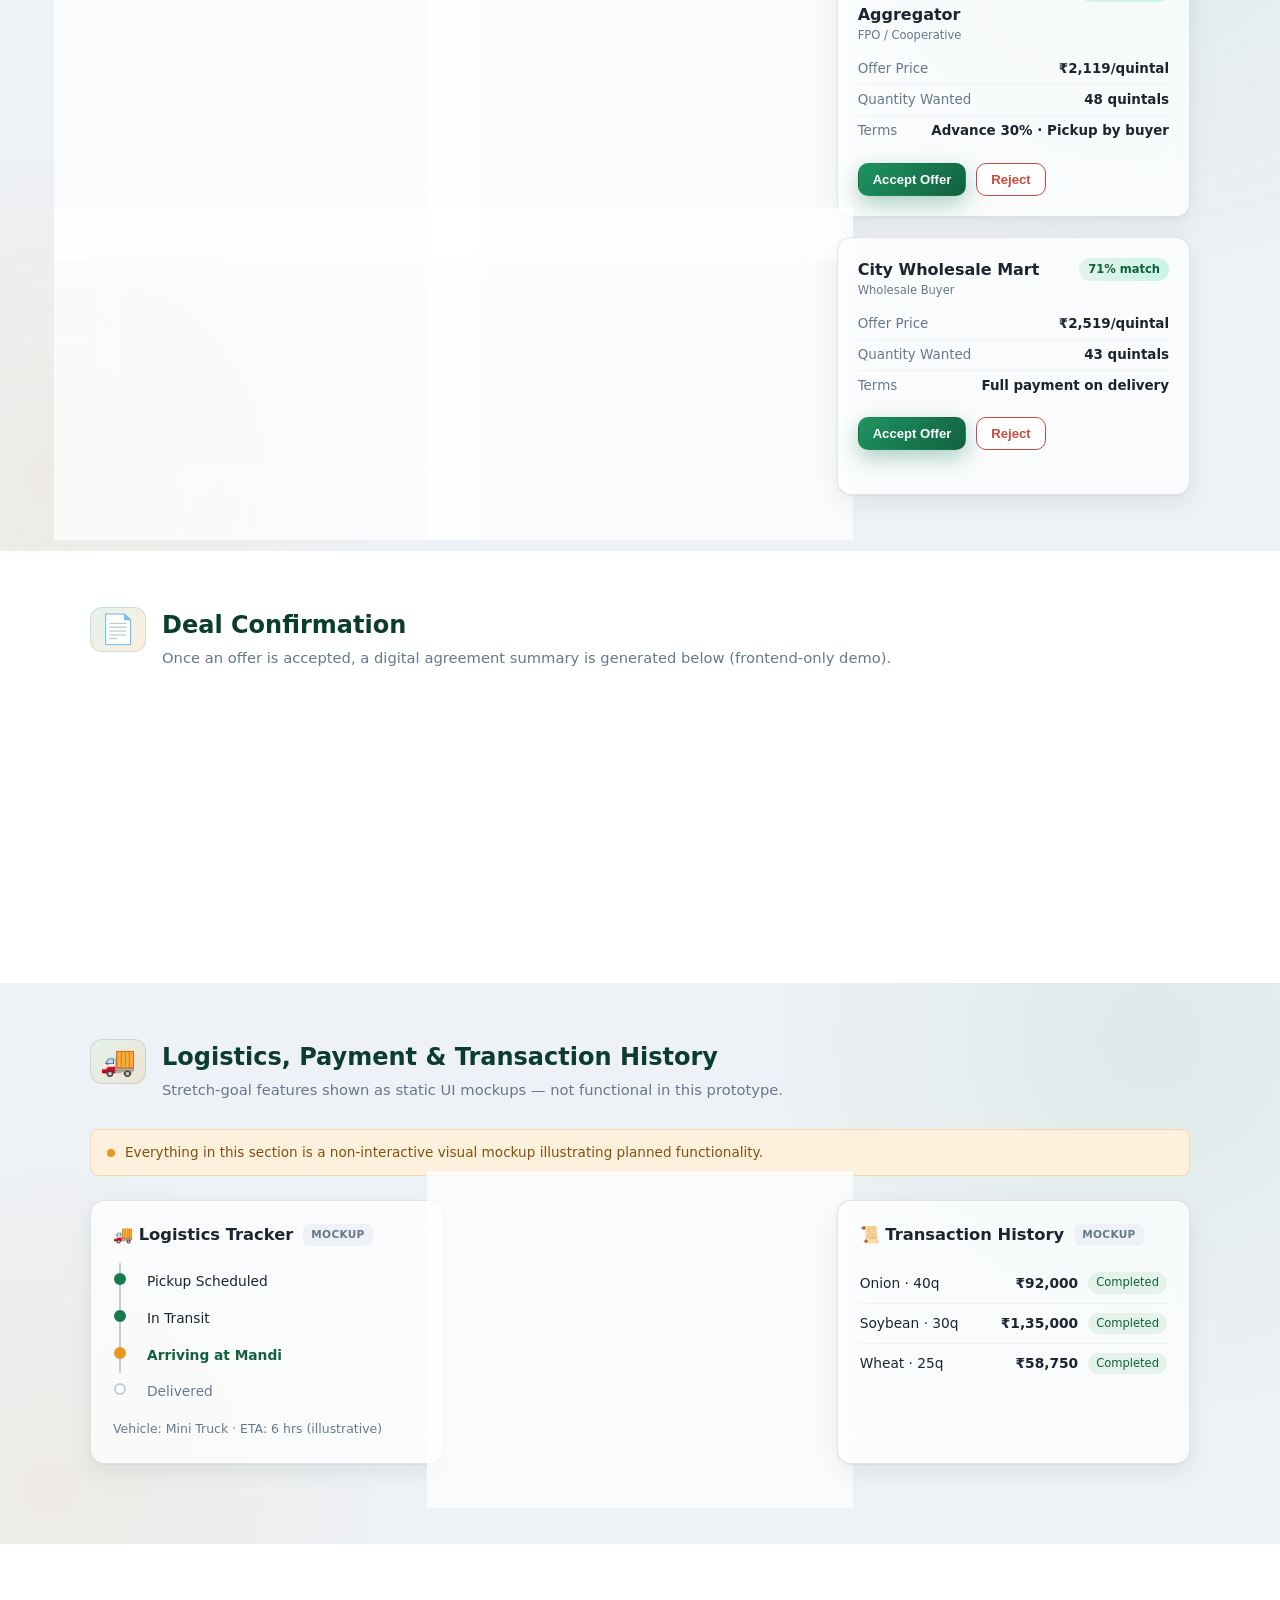
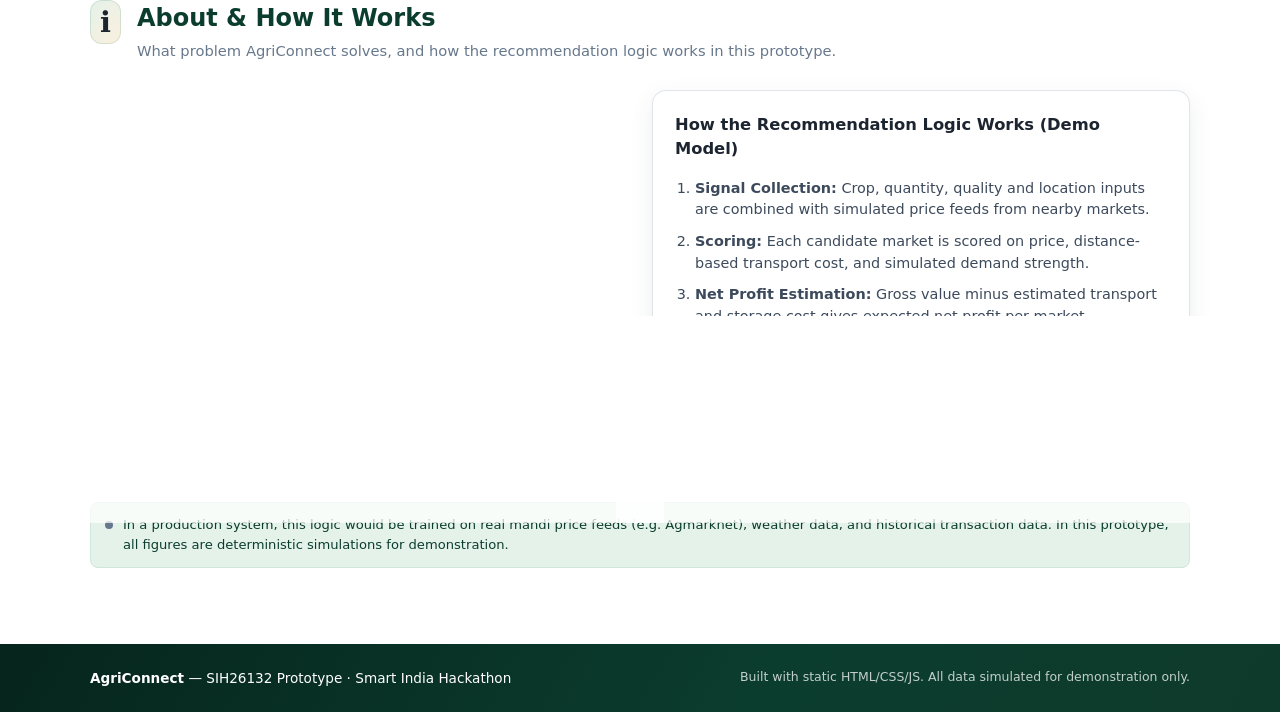
==== commit 3dc7ea41: "Restyle AgriConnect with gradient/glassmorphism visual language Applies patterns from the ui-ux-insp" ====
--- a/index.html
+++ b/index.html
@@ -34,10 +34,17 @@
 
 <!-- ============ 1. HERO ============ -->
 <section class="hero" id="hero">
+  <div class="hero__mesh" aria-hidden="true">
+    <span class="blob blob--1"></span>
+    <span class="blob blob--2"></span>
+    <span class="blob blob--3"></span>
+    <span class="hero__grain"></span>
+  </div>
+
   <div class="container hero__grid">
     <div class="hero__copy">
       <span class="tag">Smart India Hackathon · SIH26132</span>
-      <h1>Strengthening Market Linkages &amp; Price Discovery for Farmers</h1>
+      <h1>Strengthening Market Linkages &amp; <span class="text-gradient">Price Discovery</span> for Farmers</h1>
       <p class="hero__lead">
         AgriConnect helps farmers discover the right market, the right time to sell,
         and the right buyer — backed by transparent, data-driven recommendations.
@@ -53,17 +60,17 @@
       </div>
     </div>
     <div class="hero__panel">
-      <div class="stat-card">
+      <div class="stat-card spot">
         <div class="stat-card__label">Avg. Price Realisation Uplift</div>
         <div class="stat-card__value">+18.4%</div>
         <div class="stat-card__foot">Simulated · vs. local mandi baseline</div>
       </div>
-      <div class="stat-card">
+      <div class="stat-card spot">
         <div class="stat-card__label">Markets Tracked (Demo)</div>
         <div class="stat-card__value">4</div>
         <div class="stat-card__foot">Nearby mandis in sample dataset</div>
       </div>
-      <div class="stat-card">
+      <div class="stat-card spot">
         <div class="stat-card__label">Matched Buyers (Demo)</div>
         <div class="stat-card__value">6</div>
         <div class="stat-card__foot">Institutional + retail sample</div>
@@ -73,20 +80,20 @@
 
   <div class="container">
     <h2 class="section-title section-title--center">Choose Your Role</h2>
-    <div class="role-grid">
-      <a href="#farmer" class="role-card">
+    <div class="role-grid bento">
+      <a href="#farmer" class="role-card spot role-card--wide">
         <div class="role-card__icon">🧑‍🌾</div>
         <h3>Farmer / FPO</h3>
         <p>List your produce, get price recommendations and connect with verified buyers.</p>
         <span class="role-card__link">Open Farmer Dashboard →</span>
       </a>
-      <a href="#buyers" class="role-card">
+      <a href="#buyers" class="role-card spot">
         <div class="role-card__icon">🏬</div>
         <h3>Buyer / Institution</h3>
         <p>Discover matched produce lots, view terms, and place demo offers.</p>
         <span class="role-card__link">Open Buyer View →</span>
       </a>
-      <a href="#logistics" class="role-card">
+      <a href="#logistics" class="role-card spot">
         <div class="role-card__icon">🏛️</div>
         <h3>Admin / Govt</h3>
         <p>Monitor market health, logistics flow and transaction trends (mockup).</p>
--- a/styles.css
+++ b/styles.css
@@ -1,8 +1,11 @@
 :root{
   --green-900:#0b3d2e;
+  --green-800:#0e4f37;
   --green-700:#12603f;
   --green-600:#177a4f;
   --green-500:#1f9463;
+  --green-400:#2fb37d;
+  --emerald-glow:#34e0a1;
   --green-100:#e4f2ea;
   --slate-900:#1c2430;
   --slate-700:#3c4a5c;
@@ -14,8 +17,11 @@
   --amber-600:#c97c0e;
   --amber-100:#fdf1dd;
   --red-500:#c74b3f;
-  --radius:10px;
-  --shadow:0 1px 2px rgba(28,36,48,0.06), 0 4px 12px rgba(28,36,48,0.06);
+  --radius:14px;
+  --shadow:0 1px 2px rgba(11,61,46,0.06), 0 8px 24px rgba(11,61,46,0.08);
+  --shadow-lg:0 20px 50px rgba(11,61,46,0.16), 0 4px 14px rgba(11,61,46,0.08);
+  --glass-bg:rgba(255,255,255,0.72);
+  --glass-border:rgba(255,255,255,0.6);
   --maxw:1140px;
 }
 
@@ -25,19 +31,46 @@
   margin:0;
   font-family:'Segoe UI',system-ui,-apple-system,Roboto,Helvetica,Arial,sans-serif;
   color:var(--slate-900);
-  background:var(--white);
+  background:
+    radial-gradient(680px circle at 88% 0%, rgba(31,148,99,0.10), transparent 60%),
+    radial-gradient(620px circle at 6% 30%, rgba(232,151,31,0.08), transparent 55%),
+    radial-gradient(900px circle at 50% 100%, rgba(31,148,99,0.07), transparent 60%),
+    var(--white);
+  background-attachment:fixed;
   line-height:1.5;
 }
 img{max-width:100%;display:block;}
 a{color:inherit;text-decoration:none;}
 .container{max-width:var(--maxw);margin:0 auto;padding:0 20px;}
 
+.text-gradient{
+  background:linear-gradient(90deg, var(--emerald-glow), var(--amber-500));
+  -webkit-background-clip:text;background-clip:text;color:transparent;
+}
+
+/* ---------- reveal-on-scroll ---------- */
+.reveal{opacity:0;transform:translateY(22px);transition:opacity .6s cubic-bezier(.2,.7,.2,1), transform .6s cubic-bezier(.2,.7,.2,1);}
+.reveal.is-visible{opacity:1;transform:translateY(0);}
+
+/* ---------- spotlight hover cards ---------- */
+.spot,.card,.buyer-card,.mock-card{position:relative;overflow:hidden;isolation:isolate;}
+.spot::before,.card::before,.buyer-card::before,.mock-card::before{
+  content:"";position:absolute;inset:0;z-index:0;pointer-events:none;
+  background:radial-gradient(260px circle at var(--x,50%) var(--y,50%), rgba(31,148,99,0.14), transparent 65%);
+  opacity:0;transition:opacity .3s ease;
+}
+.spot:hover::before,.card:hover::before,.buyer-card:hover::before,.mock-card:hover::before{opacity:1;}
+.spot > *,.card > *,.buyer-card > *,.mock-card > *{position:relative;z-index:1;}
+
 /* ---------- NAV ---------- */
 .nav{
   position:sticky;top:0;z-index:50;
-  background:var(--green-900);
+  background:linear-gradient(120deg, rgba(11,61,46,0.92), rgba(15,81,54,0.92));
+  backdrop-filter:blur(14px) saturate(140%);
+  -webkit-backdrop-filter:blur(14px) saturate(140%);
   color:var(--white);
-  border-bottom:3px solid var(--amber-500);
+  border-bottom:1px solid rgba(255,255,255,0.12);
+  box-shadow:0 8px 30px rgba(11,61,46,0.18);
 }
 .nav__inner{display:flex;align-items:center;gap:20px;padding:12px 20px;flex-wrap:wrap;}
 .nav__brand{display:flex;align-items:center;gap:10px;margin-right:auto;}
@@ -62,63 +95,110 @@
 .dot--slate{background:var(--slate-500);}
 
 /* ---------- HERO ---------- */
-.hero{padding:56px 0 40px;background:linear-gradient(180deg,var(--green-100) 0%, var(--white) 65%);}
-.hero__grid{display:grid;grid-template-columns:1.15fr 0.85fr;gap:40px;align-items:center;margin-bottom:56px;}
-.tag{display:inline-block;background:var(--green-900);color:var(--white);font-size:0.72rem;font-weight:700;letter-spacing:0.04em;padding:5px 12px;border-radius:999px;margin-bottom:16px;}
-.hero__copy h1{font-size:2.3rem;line-height:1.15;margin:0 0 16px;color:var(--green-900);}
-.hero__lead{font-size:1.02rem;color:var(--slate-700);margin-bottom:24px;max-width:56ch;}
+.hero{
+  position:relative;overflow:hidden;padding:72px 0 48px;
+  background:linear-gradient(160deg, #06251c 0%, #0b3d2e 42%, #124430 70%, #0e3a2b 100%);
+  color:var(--white);
+}
+.hero__mesh{position:absolute;inset:0;z-index:0;overflow:hidden;pointer-events:none;}
+.blob{
+  position:absolute;border-radius:50%;filter:blur(70px);opacity:0.55;
+  animation:blobDrift 22s ease-in-out infinite;
+}
+.blob--1{width:420px;height:420px;top:-140px;left:-80px;background:radial-gradient(circle, var(--emerald-glow), transparent 70%);animation-delay:0s;}
+.blob--2{width:360px;height:360px;top:60px;right:-100px;background:radial-gradient(circle, var(--amber-500), transparent 70%);opacity:0.35;animation-delay:-7s;}
+.blob--3{width:300px;height:300px;bottom:-160px;left:38%;background:radial-gradient(circle, #1f9463, transparent 70%);animation-delay:-14s;}
+.hero__grain{position:absolute;inset:0;background:radial-gradient(circle at 50% 0%, rgba(255,255,255,0.05), transparent 60%);}
+@keyframes blobDrift{
+  0%,100%{transform:translate(0,0) scale(1);}
+  33%{transform:translate(30px,-20px) scale(1.08);}
+  66%{transform:translate(-24px,18px) scale(0.95);}
+}
+@media (prefers-reduced-motion: reduce){.blob{animation:none;}}
+
+.hero__grid{position:relative;z-index:1;display:grid;grid-template-columns:1.15fr 0.85fr;gap:40px;align-items:center;margin-bottom:64px;}
+.tag{
+  display:inline-block;background:rgba(255,255,255,0.12);color:var(--white);
+  border:1px solid rgba(255,255,255,0.2);
+  font-size:0.72rem;font-weight:700;letter-spacing:0.04em;padding:5px 12px;border-radius:999px;margin-bottom:16px;
+}
+.hero__copy h1{font-size:2.4rem;line-height:1.15;margin:0 0 16px;color:var(--white);}
+.hero__lead{font-size:1.02rem;color:rgba(255,255,255,0.82);margin-bottom:24px;max-width:56ch;}
 .hero__cta{display:flex;gap:14px;flex-wrap:wrap;margin-bottom:20px;}
 .hero__notice{
   display:flex;align-items:center;gap:8px;
-  font-size:0.82rem;color:var(--slate-700);
-  background:var(--amber-100);border:1px solid #f0d9ae;
+  font-size:0.82rem;color:#fff2da;
+  background:rgba(232,151,31,0.16);border:1px solid rgba(232,151,31,0.35);
   padding:10px 14px;border-radius:var(--radius);max-width:60ch;
+  backdrop-filter:blur(6px);
 }
 
 .btn{
   display:inline-flex;align-items:center;justify-content:center;
-  padding:12px 22px;border-radius:8px;font-weight:600;font-size:0.92rem;
-  border:1px solid transparent;cursor:pointer;transition:transform .05s ease, background .15s ease;
-}
-.btn:active{transform:translateY(1px);}
-.btn--primary{background:var(--green-700);color:var(--white);}
-.btn--primary:hover{background:var(--green-600);}
-.btn--ghost{background:var(--white);color:var(--green-700);border-color:var(--green-700);}
-.btn--ghost:hover{background:var(--green-100);}
+  padding:12px 22px;border-radius:10px;font-weight:600;font-size:0.92rem;
+  border:1px solid transparent;cursor:pointer;
+  transition:transform .18s cubic-bezier(.2,.8,.2,1), box-shadow .18s ease, background .18s ease;
+}
+.btn:active{transform:translateY(1px) scale(0.98);}
+.btn--primary{
+  background:linear-gradient(135deg, var(--green-500), var(--green-700));
+  color:var(--white);box-shadow:0 8px 22px rgba(23,122,79,0.35);
+}
+.btn--primary:hover{transform:translateY(-2px);box-shadow:0 12px 28px rgba(23,122,79,0.45);}
+.btn--ghost{background:rgba(255,255,255,0.08);color:var(--white);border-color:rgba(255,255,255,0.35);backdrop-filter:blur(6px);}
+.btn--ghost:hover{background:rgba(255,255,255,0.16);transform:translateY(-2px);}
 .btn--block{width:100%;}
 .btn--sm{padding:8px 14px;font-size:0.82rem;}
 .btn--reject{background:var(--white);color:var(--red-500);border-color:var(--red-500);}
 .btn--reject:hover{background:#fbeceb;}
-.btn:disabled{opacity:0.55;cursor:not-allowed;}
+.btn:disabled{opacity:0.55;cursor:not-allowed;transform:none;}
 
 .hero__panel{display:flex;flex-direction:column;gap:14px;}
 .stat-card{
-  background:var(--white);border:1px solid var(--slate-300);
-  border-radius:var(--radius);padding:16px 18px;box-shadow:var(--shadow);
-}
-.stat-card__label{font-size:0.76rem;color:var(--slate-500);margin-bottom:4px;}
-.stat-card__value{font-size:1.6rem;font-weight:700;color:var(--green-800,var(--green-700));}
+  background:var(--glass-bg);border:1px solid var(--glass-border);
+  border-radius:var(--radius);padding:16px 18px;box-shadow:var(--shadow-lg);
+  backdrop-filter:blur(16px) saturate(160%);-webkit-backdrop-filter:blur(16px) saturate(160%);
+  transition:transform .2s ease;
+}
+.stat-card:hover{transform:translateY(-3px);}
+.stat-card__label{font-size:0.76rem;color:var(--slate-700);margin-bottom:4px;}
+.stat-card__value{font-size:1.6rem;font-weight:700;color:var(--green-700);}
 .stat-card__foot{font-size:0.72rem;color:var(--slate-500);margin-top:2px;}
 
-.section-title{font-size:1.4rem;color:var(--green-900);margin-bottom:20px;}
-.section-title--center{text-align:center;}
-
-.role-grid{display:grid;grid-template-columns:repeat(3,1fr);gap:20px;}
+.section-title{font-size:1.4rem;color:var(--green-900);margin-bottom:20px;position:relative;z-index:1;}
+.section-title--center{text-align:center;color:var(--white);}
+
+.role-grid{position:relative;z-index:1;display:grid;grid-template-columns:repeat(3,1fr);gap:20px;}
+@media (min-width: 901px){
+  .role-grid.bento{grid-template-columns:repeat(4,1fr);}
+  .role-grid.bento .role-card--wide{grid-column:span 2;}
+}
 .role-card{
-  background:var(--white);border:1px solid var(--slate-300);border-radius:var(--radius);
-  padding:24px 20px;box-shadow:var(--shadow);transition:border-color .15s ease, transform .15s ease;
-}
-.role-card:hover{border-color:var(--green-600);transform:translateY(-3px);}
+  background:var(--glass-bg);border:1px solid var(--glass-border);border-radius:var(--radius);
+  padding:26px 22px;box-shadow:var(--shadow-lg);
+  backdrop-filter:blur(16px) saturate(160%);-webkit-backdrop-filter:blur(16px) saturate(160%);
+  transition:border-color .2s ease, transform .25s cubic-bezier(.2,.8,.2,1), box-shadow .25s ease;
+}
+.role-card:hover{border-color:var(--green-500);transform:translateY(-6px) scale(1.01);box-shadow:0 26px 55px rgba(11,61,46,0.28);}
 .role-card__icon{font-size:2rem;margin-bottom:10px;}
 .role-card h3{margin:0 0 6px;color:var(--slate-900);font-size:1.08rem;}
-.role-card p{color:var(--slate-500);font-size:0.88rem;margin:0 0 14px;}
+.role-card p{color:var(--slate-700);font-size:0.88rem;margin:0 0 14px;}
 .role-card__link{color:var(--green-700);font-weight:600;font-size:0.85rem;}
 
 /* ---------- SECTION SHELL ---------- */
-.section{padding:56px 0;}
-.section--alt{background:var(--slate-100);}
+.section{padding:56px 0;position:relative;}
+.section--alt{
+  background:
+    radial-gradient(700px circle at 90% 10%, rgba(31,148,99,0.08), transparent 55%),
+    radial-gradient(600px circle at 4% 90%, rgba(232,151,31,0.07), transparent 55%),
+    var(--slate-100);
+}
 .section-head{display:flex;gap:16px;align-items:flex-start;margin-bottom:28px;}
-.section-icon{font-size:1.8rem;background:var(--green-100);border-radius:10px;padding:8px 10px;line-height:1;}
+.section-icon{
+  font-size:1.8rem;border-radius:12px;padding:8px 10px;line-height:1;
+  background:linear-gradient(135deg, var(--green-100), rgba(232,151,31,0.15));
+  box-shadow:inset 0 0 0 1px rgba(23,122,79,0.15);
+}
 .section-head h2{margin:0 0 4px;color:var(--green-900);font-size:1.5rem;}
 .section-desc{margin:0;color:var(--slate-500);font-size:0.92rem;}
 
@@ -127,14 +207,18 @@
 .mb{margin-bottom:24px;}
 
 .card{
-  background:var(--white);border:1px solid var(--slate-300);
+  background:var(--glass-bg);border:1px solid rgba(196,204,214,0.5);
   border-radius:var(--radius);padding:22px;box-shadow:var(--shadow);
-}
+  backdrop-filter:blur(14px) saturate(160%);-webkit-backdrop-filter:blur(14px) saturate(160%);
+  transition:transform .2s cubic-bezier(.2,.8,.2,1), box-shadow .2s ease, border-color .2s ease;
+}
+.card:hover{transform:translateY(-3px);box-shadow:var(--shadow-lg);border-color:rgba(31,148,99,0.35);}
 .card__title{margin:0 0 16px;font-size:1.02rem;color:var(--slate-900);display:flex;align-items:center;gap:10px;flex-wrap:wrap;}
 
 .chip{
   font-size:0.66rem;font-weight:700;letter-spacing:0.03em;
-  background:var(--amber-100);color:var(--amber-600);
+  background:linear-gradient(120deg, var(--amber-100), #ffe6b3);
+  color:var(--amber-600);
   padding:3px 8px;border-radius:6px;
 }
 .chip--muted{background:var(--slate-100);color:var(--slate-500);}
@@ -191,12 +275,16 @@
 .rec-card__label{font-size:0.78rem;color:var(--slate-500);margin-bottom:6px;}
 .rec-card__value{font-size:1.25rem;font-weight:700;color:var(--slate-900);}
 .rec-card__sub{font-size:0.76rem;color:var(--slate-500);margin-top:6px;}
-.rec-card--primary{border-top:3px solid var(--green-600);}
-.rec-card--accent{border-top:3px solid var(--amber-500);}
+.rec-card--primary{border-top:3px solid transparent;border-image:linear-gradient(90deg,var(--green-500),var(--green-700)) 1;}
+.rec-card--accent{border-top:3px solid transparent;border-image:linear-gradient(90deg,var(--amber-500),#ffb84d) 1;}
 .rec-card--accent .rec-card__value{color:var(--amber-600);}
 
 .confidence-bar{width:100%;height:8px;background:var(--slate-100);border-radius:999px;margin-top:10px;overflow:hidden;}
-.confidence-bar__fill{height:100%;background:var(--green-600);border-radius:999px;}
+.confidence-bar__fill{
+  height:100%;border-radius:999px;
+  background:linear-gradient(90deg, var(--green-500), var(--emerald-glow));
+  transition:width 1s cubic-bezier(.2,.8,.2,1);
+}
 
 .breakdown-card .table td:last-child{text-align:right;font-weight:600;}
 .breakdown-card .table tr.total td{border-top:2px solid var(--slate-300);font-weight:700;color:var(--green-800,var(--green-700));}
@@ -204,15 +292,18 @@
 /* ---------- BUYER MATCHING ---------- */
 .buyer-grid{display:grid;grid-template-columns:repeat(3,1fr);gap:20px;}
 .buyer-card{
-  background:var(--white);border:1px solid var(--slate-300);border-radius:var(--radius);
+  background:var(--glass-bg);border:1px solid rgba(196,204,214,0.5);border-radius:var(--radius);
   padding:20px;box-shadow:var(--shadow);display:flex;flex-direction:column;gap:10px;
-  transition:opacity .2s ease;
-}
+  backdrop-filter:blur(14px) saturate(160%);-webkit-backdrop-filter:blur(14px) saturate(160%);
+  transition:opacity .2s ease, transform .2s cubic-bezier(.2,.8,.2,1), box-shadow .2s ease;
+}
+.buyer-card:hover{transform:translateY(-3px);box-shadow:var(--shadow-lg);}
 .buyer-card__head{display:flex;justify-content:space-between;align-items:flex-start;gap:10px;}
 .buyer-card__name{font-weight:700;font-size:1rem;color:var(--slate-900);}
 .buyer-card__type{font-size:0.72rem;color:var(--slate-500);}
 .buyer-card__match{
-  background:var(--green-100);color:var(--green-700);font-size:0.72rem;font-weight:700;
+  background:linear-gradient(120deg, var(--green-100), rgba(52,224,161,0.25));
+  color:var(--green-700);font-size:0.72rem;font-weight:700;
   padding:3px 9px;border-radius:999px;white-space:nowrap;
 }
 .buyer-card__terms{list-style:none;margin:0;padding:0;font-size:0.84rem;}
@@ -272,7 +363,10 @@
 .steps li:last-child{margin-bottom:0;}
 
 /* ---------- FOOTER ---------- */
-.footer{background:var(--green-900);color:var(--white);padding:24px 0;margin-top:20px;}
+.footer{
+  background:linear-gradient(120deg, #06251c, var(--green-900) 60%, #0e3a2b);
+  color:var(--white);padding:24px 0;margin-top:20px;
+}
 .footer__inner{display:flex;justify-content:space-between;flex-wrap:wrap;gap:8px;font-size:0.85rem;}
 .footer__note{opacity:0.75;font-size:0.78rem;}
 
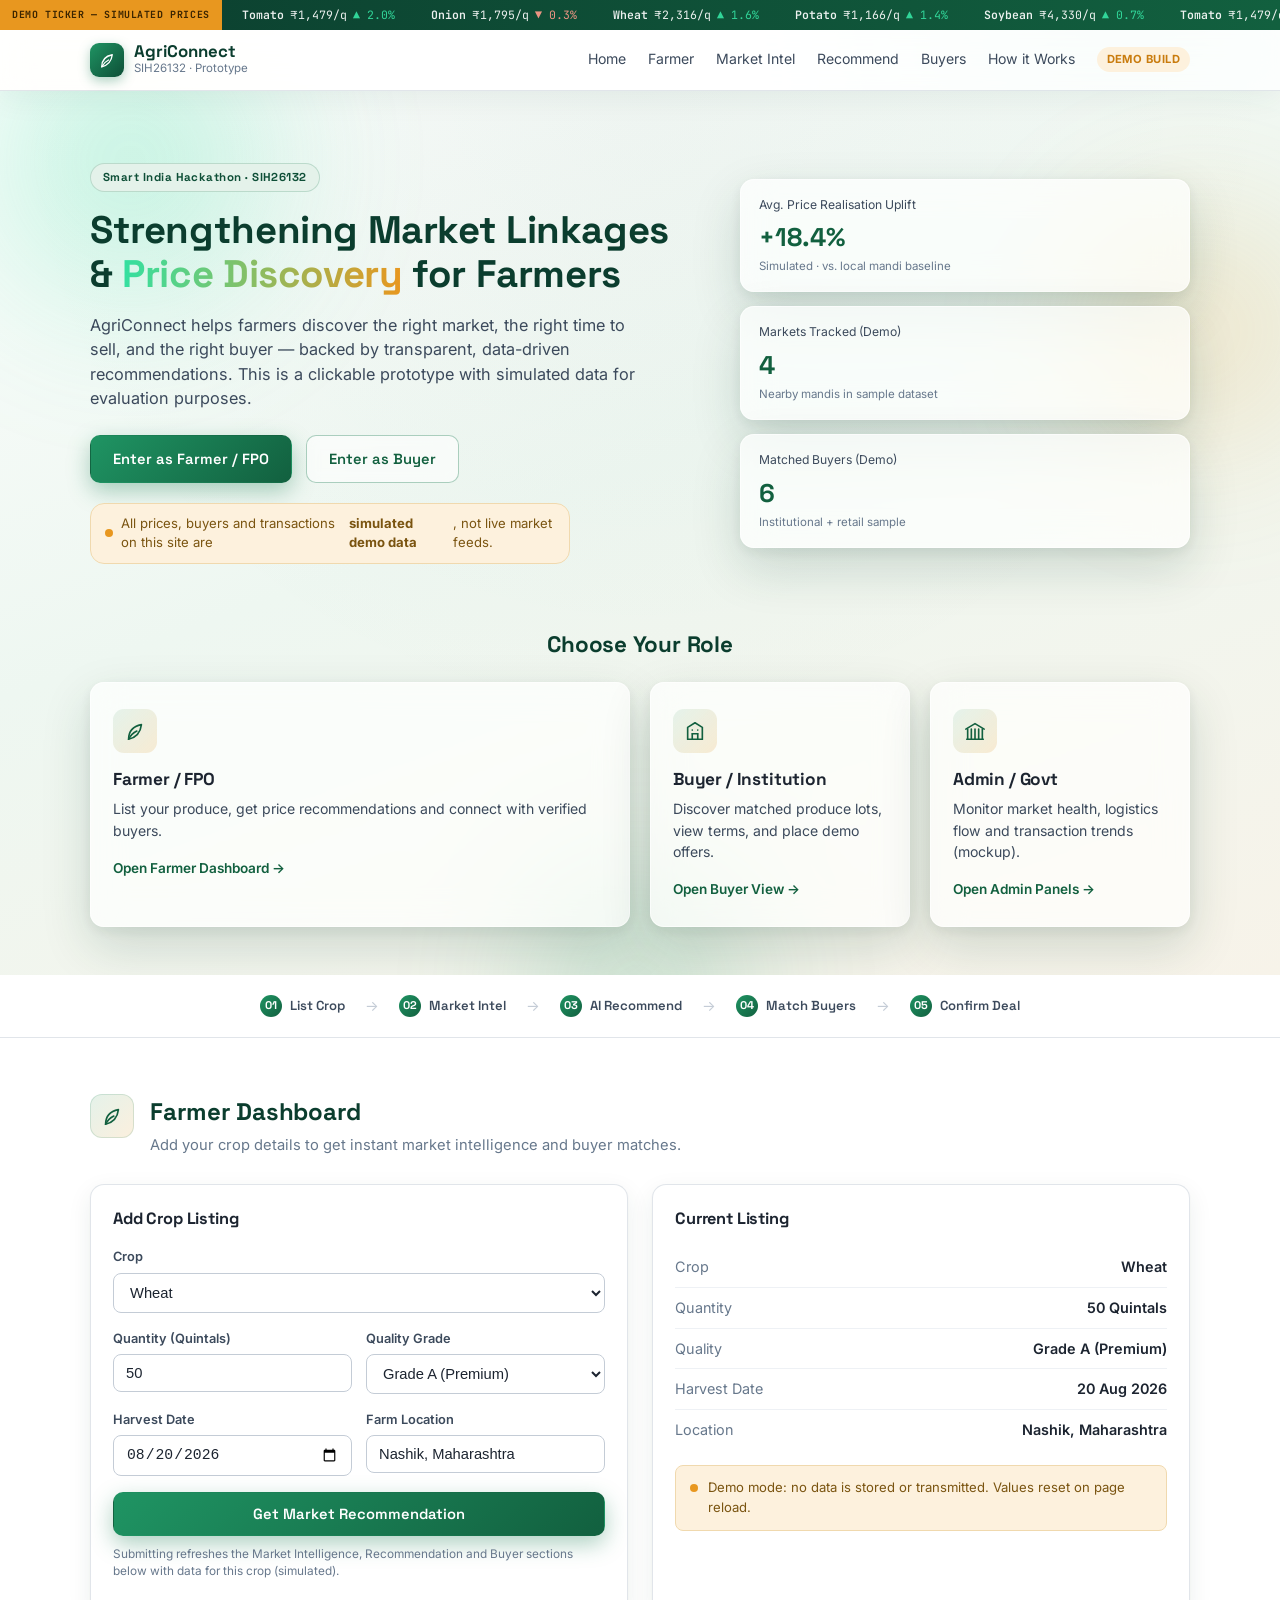
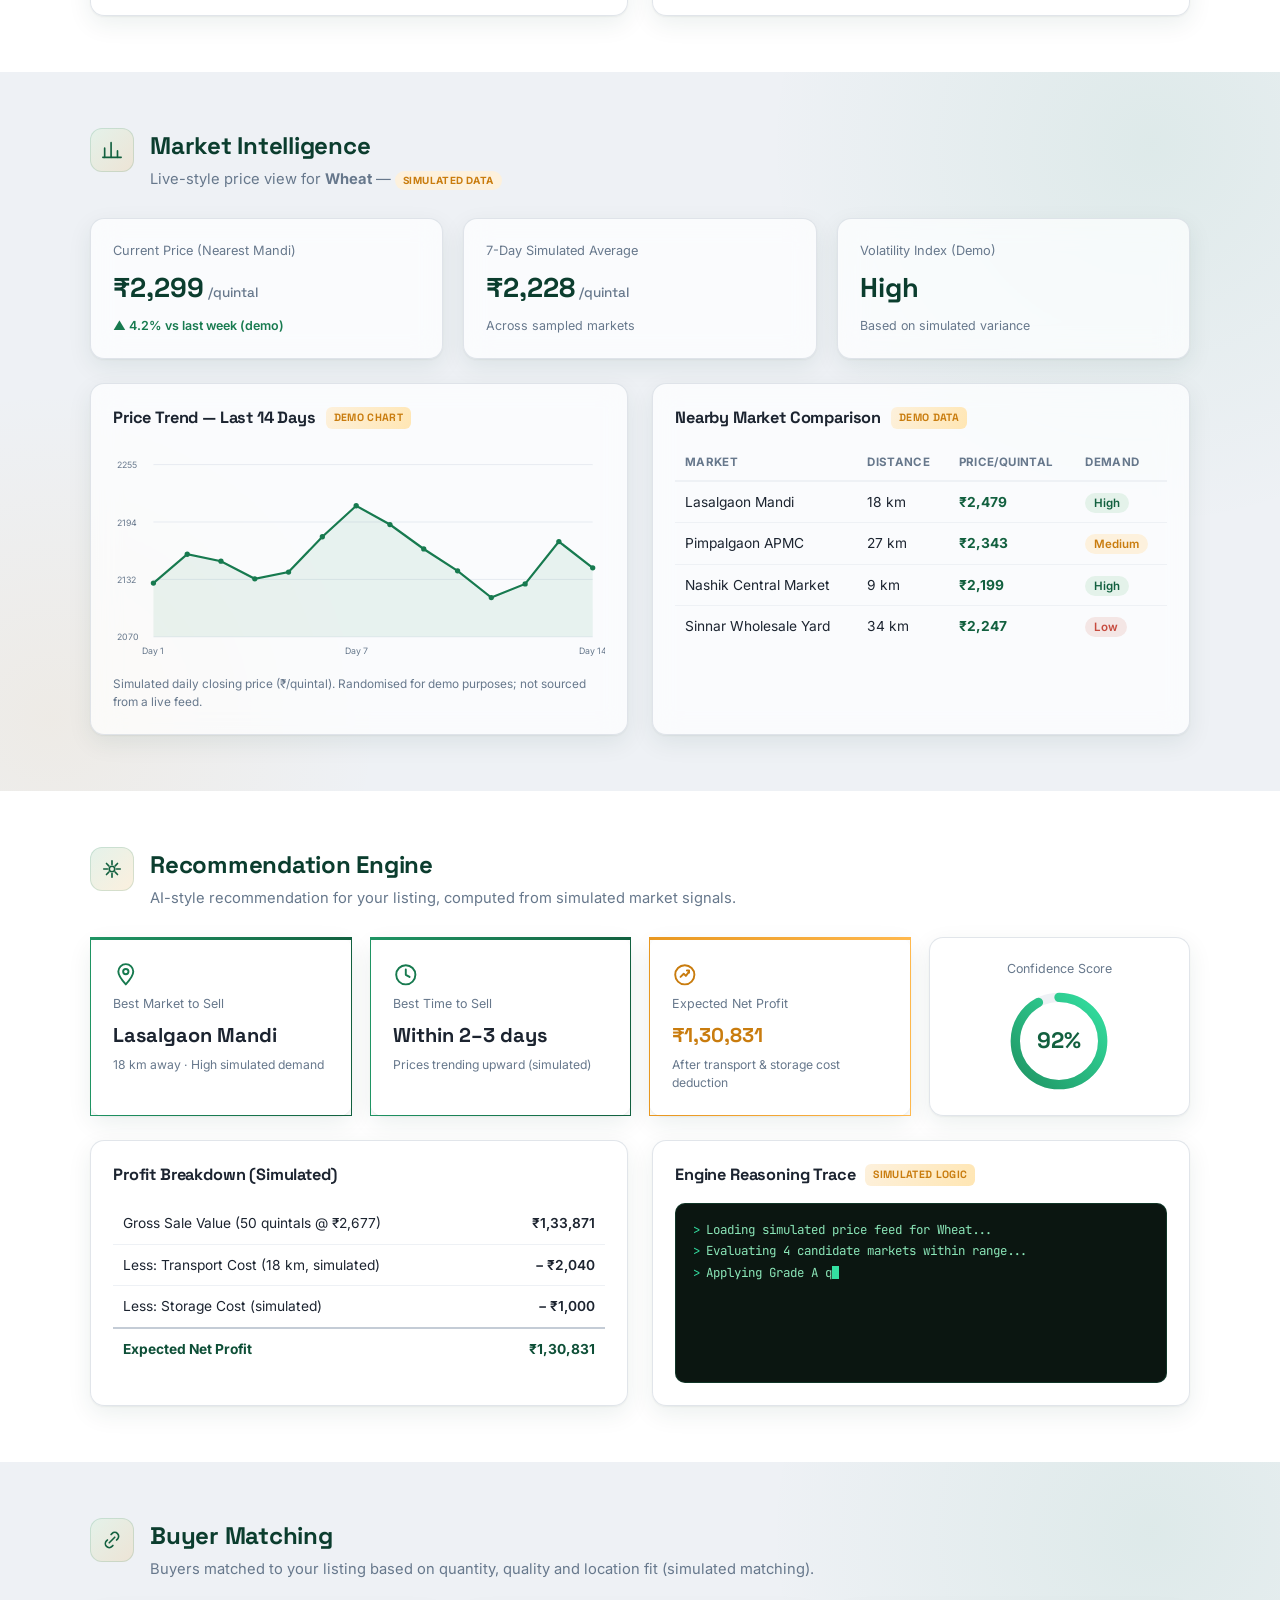
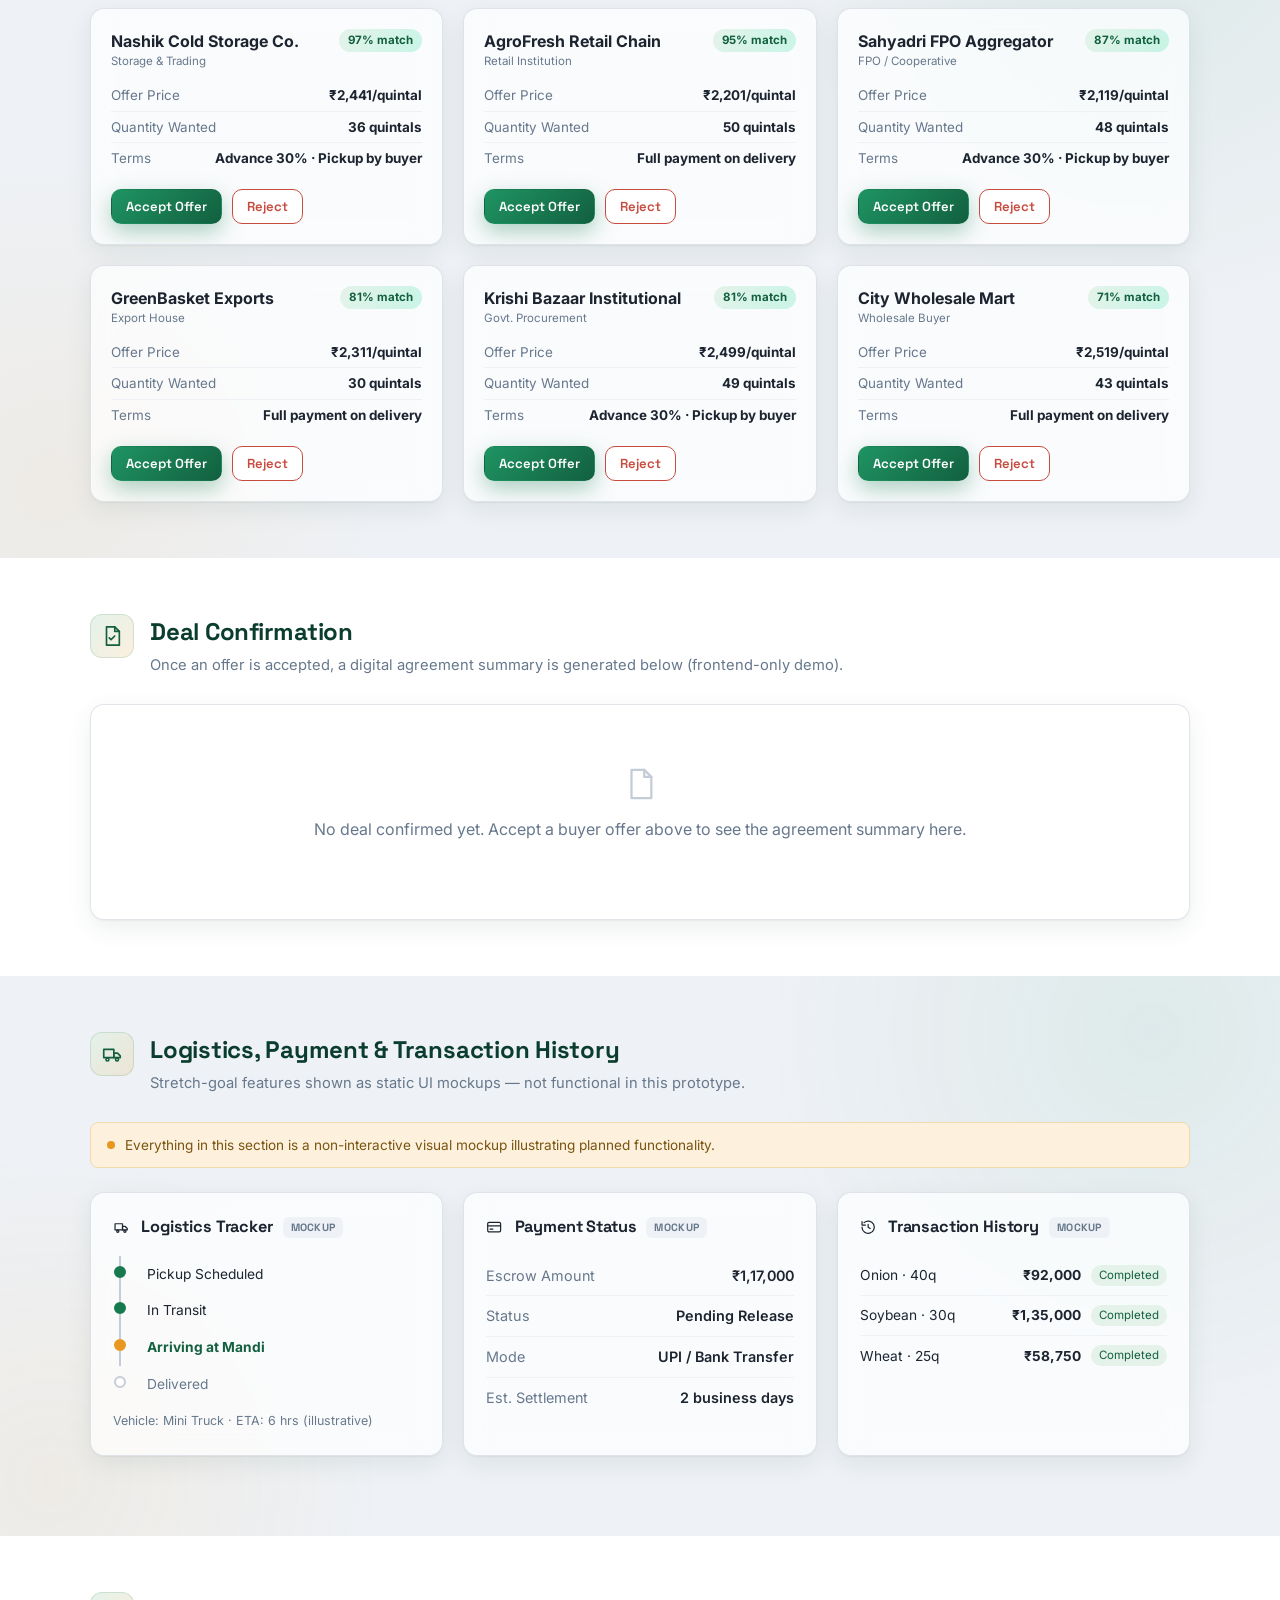
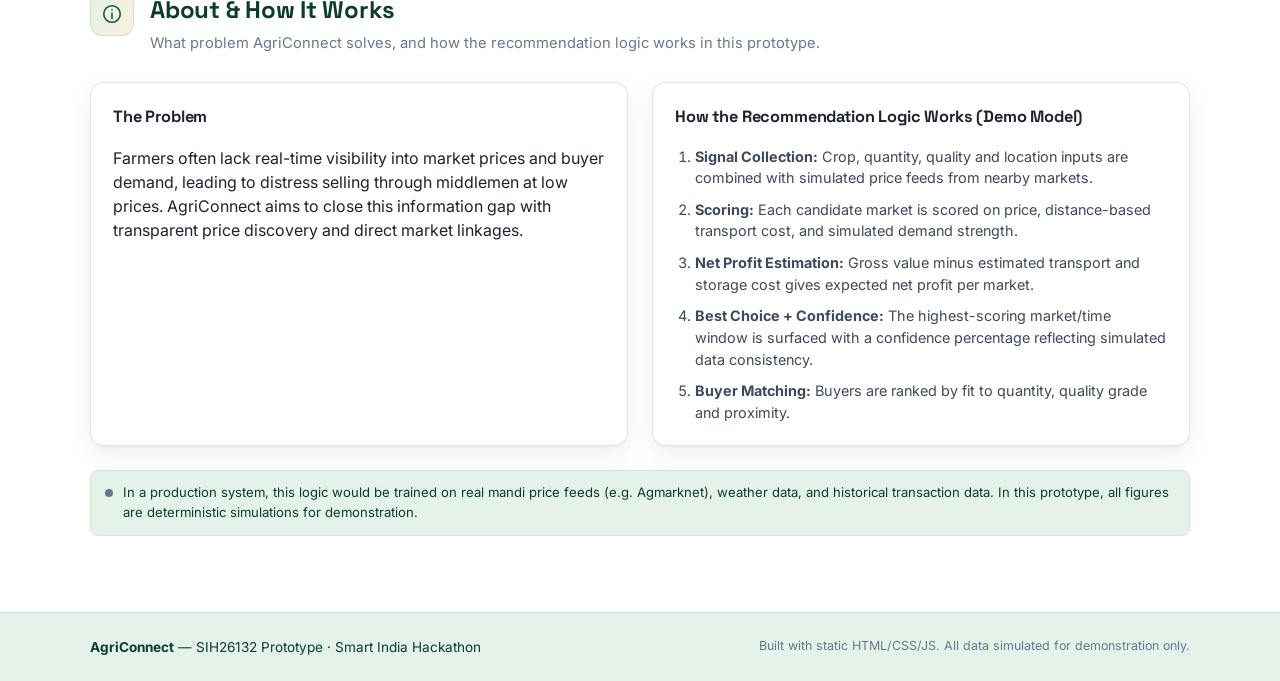
==== commit 546e0b0e: "Give AgriConnect a distinctive signature identity Adds several unique elements to move past a generi" ====
--- a/index.html
+++ b/index.html
@@ -4,15 +4,35 @@
 <meta charset="UTF-8">
 <meta name="viewport" content="width=device-width, initial-scale=1.0">
 <title>AgriConnect — SIH26132 | Market Linkages &amp; Price Discovery for Farmers</title>
+<link rel="preconnect" href="https://fonts.googleapis.com">
+<link rel="preconnect" href="https://fonts.gstatic.com" crossorigin>
+<link href="https://fonts.googleapis.com/css2?family=Space+Grotesk:wght@500;600;700&amp;family=Inter:wght@400;500;600;700&amp;family=JetBrains+Mono:wght@400;500&amp;display=swap" rel="stylesheet">
 <link rel="stylesheet" href="styles.css">
 </head>
 <body>
+
+<svg width="0" height="0" style="position:absolute" aria-hidden="true">
+  <defs>
+    <linearGradient id="gaugeGradient" x1="0%" y1="0%" x2="100%" y2="100%">
+      <stop offset="0%" stop-color="#1f9463"/>
+      <stop offset="100%" stop-color="#34e0a1"/>
+    </linearGradient>
+  </defs>
+</svg>
+
+<!-- ============ PRICE TICKER ============ -->
+<div class="ticker" aria-hidden="true">
+  <div class="ticker__label">DEMO TICKER — SIMULATED PRICES</div>
+  <div class="ticker__track" id="tickerTrack"></div>
+</div>
 
 <!-- ============ NAV ============ -->
 <header class="nav" id="top">
   <div class="nav__inner container">
     <div class="nav__brand">
-      <span class="nav__logo">🌾</span>
+      <span class="nav__logo">
+        <svg viewBox="0 0 24 24" fill="none" stroke="currentColor" stroke-width="1.8" stroke-linecap="round" stroke-linejoin="round"><path d="M5 21c0-8 4-14 14-16-1 9-6 14-14 16Z"/><path d="M5 21c2-4 5-7 9-9"/></svg>
+      </span>
       <div>
         <div class="nav__title">AgriConnect</div>
         <div class="nav__subtitle">SIH26132 · Prototype</div>
@@ -62,17 +82,17 @@
     <div class="hero__panel">
       <div class="stat-card spot">
         <div class="stat-card__label">Avg. Price Realisation Uplift</div>
-        <div class="stat-card__value">+18.4%</div>
+        <div class="stat-card__value"><span class="count-up" data-count-to="18.4" data-suffix="%" data-prefix="+">+0%</span></div>
         <div class="stat-card__foot">Simulated · vs. local mandi baseline</div>
       </div>
       <div class="stat-card spot">
         <div class="stat-card__label">Markets Tracked (Demo)</div>
-        <div class="stat-card__value">4</div>
+        <div class="stat-card__value"><span class="count-up" data-count-to="4">0</span></div>
         <div class="stat-card__foot">Nearby mandis in sample dataset</div>
       </div>
       <div class="stat-card spot">
         <div class="stat-card__label">Matched Buyers (Demo)</div>
-        <div class="stat-card__value">6</div>
+        <div class="stat-card__value"><span class="count-up" data-count-to="6">0</span></div>
         <div class="stat-card__foot">Institutional + retail sample</div>
       </div>
     </div>
@@ -82,19 +102,25 @@
     <h2 class="section-title section-title--center">Choose Your Role</h2>
     <div class="role-grid bento">
       <a href="#farmer" class="role-card spot role-card--wide">
-        <div class="role-card__icon">🧑‍🌾</div>
+        <div class="role-card__icon">
+          <svg viewBox="0 0 24 24" fill="none" stroke="currentColor" stroke-width="1.8" stroke-linecap="round" stroke-linejoin="round"><path d="M5 21c0-8 4-14 14-16-1 9-6 14-14 16Z"/><path d="M5 21c2-4 5-7 9-9"/></svg>
+        </div>
         <h3>Farmer / FPO</h3>
         <p>List your produce, get price recommendations and connect with verified buyers.</p>
         <span class="role-card__link">Open Farmer Dashboard →</span>
       </a>
       <a href="#buyers" class="role-card spot">
-        <div class="role-card__icon">🏬</div>
+        <div class="role-card__icon">
+          <svg viewBox="0 0 24 24" fill="none" stroke="currentColor" stroke-width="1.8" stroke-linecap="round" stroke-linejoin="round"><path d="M4 21V8l8-5 8 5v13"/><path d="M4 21h16"/><path d="M9 21v-6h6v6"/><path d="M9 11h.01M9 15h.01M15 11h.01M15 15h.01"/></svg>
+        </div>
         <h3>Buyer / Institution</h3>
         <p>Discover matched produce lots, view terms, and place demo offers.</p>
         <span class="role-card__link">Open Buyer View →</span>
       </a>
       <a href="#logistics" class="role-card spot">
-        <div class="role-card__icon">🏛️</div>
+        <div class="role-card__icon">
+          <svg viewBox="0 0 24 24" fill="none" stroke="currentColor" stroke-width="1.8" stroke-linecap="round" stroke-linejoin="round"><path d="M3 21h18"/><path d="M4 21V10M8 21V10M12 21V10M16 21V10M20 21V10"/><path d="M2 10l10-6 10 6"/></svg>
+        </div>
         <h3>Admin / Govt</h3>
         <p>Monitor market health, logistics flow and transaction trends (mockup).</p>
         <span class="role-card__link">Open Admin Panels →</span>
@@ -103,11 +129,41 @@
   </div>
 </section>
 
+<!-- ============ JOURNEY RAIL ============ -->
+<nav class="journey" aria-label="Product flow">
+  <div class="container journey__inner">
+    <a href="#farmer" class="journey__step">
+      <span class="journey__num">01</span>
+      <span class="journey__label">List Crop</span>
+    </a>
+    <span class="journey__arrow">→</span>
+    <a href="#market" class="journey__step">
+      <span class="journey__num">02</span>
+      <span class="journey__label">Market Intel</span>
+    </a>
+    <span class="journey__arrow">→</span>
+    <a href="#recommend" class="journey__step">
+      <span class="journey__num">03</span>
+      <span class="journey__label">AI Recommend</span>
+    </a>
+    <span class="journey__arrow">→</span>
+    <a href="#buyers" class="journey__step">
+      <span class="journey__num">04</span>
+      <span class="journey__label">Match Buyers</span>
+    </a>
+    <span class="journey__arrow">→</span>
+    <a href="#deal" class="journey__step">
+      <span class="journey__num">05</span>
+      <span class="journey__label">Confirm Deal</span>
+    </a>
+  </div>
+</nav>
+
 <!-- ============ 2. FARMER DASHBOARD ============ -->
 <section class="section" id="farmer">
   <div class="container">
     <div class="section-head">
-      <span class="section-icon">🧑‍🌾</span>
+      <span class="section-icon"><svg viewBox="0 0 24 24" fill="none" stroke="currentColor" stroke-width="1.8" stroke-linecap="round" stroke-linejoin="round"><path d="M5 21c0-8 4-14 14-16-1 9-6 14-14 16Z"/><path d="M5 21c2-4 5-7 9-9"/></svg></span>
       <div>
         <h2>Farmer Dashboard</h2>
         <p class="section-desc">Add your crop details to get instant market intelligence and buyer matches.</p>
@@ -182,7 +238,7 @@
 <section class="section section--alt" id="market">
   <div class="container">
     <div class="section-head">
-      <span class="section-icon">📊</span>
+      <span class="section-icon"><svg viewBox="0 0 24 24" fill="none" stroke="currentColor" stroke-width="1.8" stroke-linecap="round" stroke-linejoin="round"><path d="M4 20V10M11 20V4M18 20v-7"/><path d="M2 20h20"/></svg></span>
       <div>
         <h2>Market Intelligence</h2>
         <p class="section-desc">Live-style price view for <strong id="miCropName">Wheat</strong> — <span class="badge badge--demo badge--sm">SIMULATED DATA</span></p>
@@ -231,7 +287,7 @@
 <section class="section" id="recommend">
   <div class="container">
     <div class="section-head">
-      <span class="section-icon">🧠</span>
+      <span class="section-icon"><svg viewBox="0 0 24 24" fill="none" stroke="currentColor" stroke-width="1.8" stroke-linecap="round" stroke-linejoin="round"><path d="M12 3v4M12 17v4M3 12h4M17 12h4M6 6l2.5 2.5M15.5 15.5 18 18M18 6l-2.5 2.5M8.5 15.5 6 18"/><circle cx="12" cy="12" r="3"/></svg></span>
       <div>
         <h2>Recommendation Engine</h2>
         <p class="section-desc">AI-style recommendation for your listing, computed from simulated market signals.</p>
@@ -240,36 +296,47 @@
 
     <div class="rec-grid">
       <div class="card rec-card rec-card--primary">
-        <div class="rec-card__icon">📍</div>
+        <div class="rec-card__icon"><svg viewBox="0 0 24 24" fill="none" stroke="currentColor" stroke-width="1.8" stroke-linecap="round" stroke-linejoin="round"><path d="M12 21s7-7.58 7-12A7 7 0 0 0 5 9c0 4.42 7 12 7 12Z"/><circle cx="12" cy="9" r="2.5"/></svg></div>
         <div class="rec-card__label">Best Market to Sell</div>
         <div class="rec-card__value" id="recMarket">Lasalgaon Mandi</div>
         <div class="rec-card__sub">18 km away · Highest simulated demand score</div>
       </div>
       <div class="card rec-card rec-card--primary">
-        <div class="rec-card__icon">🕒</div>
+        <div class="rec-card__icon"><svg viewBox="0 0 24 24" fill="none" stroke="currentColor" stroke-width="1.8" stroke-linecap="round" stroke-linejoin="round"><circle cx="12" cy="12" r="9"/><path d="M12 7v5l3.5 2"/></svg></div>
         <div class="rec-card__label">Best Time to Sell</div>
         <div class="rec-card__value" id="recTime">Within 3–5 days</div>
         <div class="rec-card__sub">Prices trending upward (simulated)</div>
       </div>
       <div class="card rec-card rec-card--accent">
-        <div class="rec-card__icon">💰</div>
+        <div class="rec-card__icon"><svg viewBox="0 0 24 24" fill="none" stroke="currentColor" stroke-width="1.8" stroke-linecap="round" stroke-linejoin="round"><circle cx="12" cy="12" r="9"/><path d="m8 14 3-3 2 2 3-4"/><path d="M14 8h2v2"/></svg></div>
         <div class="rec-card__label">Expected Net Profit</div>
         <div class="rec-card__value" id="recProfit">₹1,08,600</div>
         <div class="rec-card__sub" id="recProfitSub">After transport &amp; storage cost deduction</div>
       </div>
-      <div class="card rec-card">
-        <div class="rec-card__icon">🎯</div>
+      <div class="card rec-card rec-card--gauge">
         <div class="rec-card__label">Confidence Score</div>
-        <div class="rec-card__value" id="recConfidence">82%</div>
-        <div class="confidence-bar"><div class="confidence-bar__fill" id="confidenceFill" style="width:82%"></div></div>
-      </div>
-    </div>
-
-    <div class="card breakdown-card">
-      <h3 class="card__title">Profit Breakdown (Simulated)</h3>
-      <table class="table" id="breakdownTable">
-        <tbody></tbody>
-      </table>
+        <div class="gauge">
+          <svg viewBox="0 0 100 100" class="gauge__svg">
+            <circle cx="50" cy="50" r="42" class="gauge__track"/>
+            <circle cx="50" cy="50" r="42" class="gauge__fill" id="gaugeFill"/>
+          </svg>
+          <div class="gauge__value" id="recConfidence">82%</div>
+        </div>
+      </div>
+    </div>
+
+    <div class="grid-2">
+      <div class="card breakdown-card">
+        <h3 class="card__title">Profit Breakdown (Simulated)</h3>
+        <table class="table" id="breakdownTable">
+          <tbody></tbody>
+        </table>
+      </div>
+
+      <div class="card trace-card">
+        <h3 class="card__title">Engine Reasoning Trace <span class="chip">SIMULATED LOGIC</span></h3>
+        <div class="trace" id="traceLog" aria-live="polite"></div>
+      </div>
     </div>
   </div>
 </section>
@@ -278,7 +345,7 @@
 <section class="section section--alt" id="buyers">
   <div class="container">
     <div class="section-head">
-      <span class="section-icon">🤝</span>
+      <span class="section-icon"><svg viewBox="0 0 24 24" fill="none" stroke="currentColor" stroke-width="1.8" stroke-linecap="round" stroke-linejoin="round"><path d="M9 15 15 9"/><path d="M11 6l1-1a4 4 0 0 1 6 6l-1 1"/><path d="M13 18l-1 1a4 4 0 0 1-6-6l1-1"/></svg></span>
       <div>
         <h2>Buyer Matching</h2>
         <p class="section-desc">Buyers matched to your listing based on quantity, quality and location fit (simulated matching).</p>
@@ -293,7 +360,7 @@
 <section class="section" id="deal">
   <div class="container">
     <div class="section-head">
-      <span class="section-icon">📄</span>
+      <span class="section-icon"><svg viewBox="0 0 24 24" fill="none" stroke="currentColor" stroke-width="1.8" stroke-linecap="round" stroke-linejoin="round"><path d="M6 2h9l5 5v15H6z"/><path d="M15 2v5h5"/><path d="m9 14 2 2 4-4"/></svg></span>
       <div>
         <h2>Deal Confirmation</h2>
         <p class="section-desc">Once an offer is accepted, a digital agreement summary is generated below (frontend-only demo).</p>
@@ -302,7 +369,7 @@
 
     <div class="card deal-card" id="dealCard">
       <div class="deal-card__empty" id="dealEmpty">
-        <span class="deal-card__empty-icon">📭</span>
+        <span class="deal-card__empty-icon"><svg viewBox="0 0 24 24" fill="none" stroke="currentColor" stroke-width="1.6" stroke-linecap="round" stroke-linejoin="round"><path d="M6 2h9l5 5v15H6z"/><path d="M15 2v5h5"/></svg></span>
         <p>No deal confirmed yet. Accept a buyer offer above to see the agreement summary here.</p>
       </div>
       <div class="deal-card__content" id="dealContent" hidden>
@@ -311,7 +378,7 @@
             <h3>Digital Agreement Summary</h3>
             <span class="chip">DEMO — NOT LEGALLY BINDING</span>
           </div>
-          <span class="badge badge--success">✔ Confirmed</span>
+          <span class="badge badge--success"><svg class="icon-inline" viewBox="0 0 24 24" fill="none" stroke="currentColor" stroke-width="2.2" stroke-linecap="round" stroke-linejoin="round"><path d="m5 12 5 5 9-10"/></svg> Confirmed</span>
         </div>
         <div class="deal-grid" id="dealGrid"></div>
         <div class="deal-card__id">Reference ID: <span id="dealRef">—</span></div>
@@ -324,7 +391,7 @@
 <section class="section section--alt" id="logistics">
   <div class="container">
     <div class="section-head">
-      <span class="section-icon">🚚</span>
+      <span class="section-icon"><svg viewBox="0 0 24 24" fill="none" stroke="currentColor" stroke-width="1.8" stroke-linecap="round" stroke-linejoin="round"><path d="M3 7h11v9H3z"/><path d="M14 11h4l3 3v2h-7z"/><circle cx="7" cy="18" r="1.6"/><circle cx="17.5" cy="18" r="1.6"/></svg></span>
       <div>
         <h2>Logistics, Payment &amp; Transaction History</h2>
         <p class="section-desc">Stretch-goal features shown as static UI mockups — not functional in this prototype.</p>
@@ -338,7 +405,7 @@
 
     <div class="grid-3 mb">
       <div class="card mock-card">
-        <h3 class="card__title">🚚 Logistics Tracker <span class="chip chip--muted">MOCKUP</span></h3>
+        <h3 class="card__title"><svg class="icon-inline" viewBox="0 0 24 24" fill="none" stroke="currentColor" stroke-width="1.8" stroke-linecap="round" stroke-linejoin="round"><path d="M3 7h11v9H3z"/><path d="M14 11h4l3 3v2h-7z"/><circle cx="7" cy="18" r="1.6"/><circle cx="17.5" cy="18" r="1.6"/></svg> Logistics Tracker <span class="chip chip--muted">MOCKUP</span></h3>
         <div class="track">
           <div class="track__step track__step--done"><span></span>Pickup Scheduled</div>
           <div class="track__step track__step--done"><span></span>In Transit</div>
@@ -349,7 +416,7 @@
       </div>
 
       <div class="card mock-card">
-        <h3 class="card__title">💳 Payment Status <span class="chip chip--muted">MOCKUP</span></h3>
+        <h3 class="card__title"><svg class="icon-inline" viewBox="0 0 24 24" fill="none" stroke="currentColor" stroke-width="1.8" stroke-linecap="round" stroke-linejoin="round"><rect x="2.5" y="5" width="19" height="14" rx="2"/><path d="M2.5 10h19"/><path d="M6 15h4"/></svg> Payment Status <span class="chip chip--muted">MOCKUP</span></h3>
         <ul class="kv-list">
           <li><span>Escrow Amount</span><strong>₹1,17,000</strong></li>
           <li><span>Status</span><strong class="text-amber">Pending Release</strong></li>
@@ -359,7 +426,7 @@
       </div>
 
       <div class="card mock-card">
-        <h3 class="card__title">📜 Transaction History <span class="chip chip--muted">MOCKUP</span></h3>
+        <h3 class="card__title"><svg class="icon-inline" viewBox="0 0 24 24" fill="none" stroke="currentColor" stroke-width="1.8" stroke-linecap="round" stroke-linejoin="round"><path d="M3 12a9 9 0 1 0 3-6.7"/><path d="M3 4v5h5"/><path d="M12 8v4l3 2"/></svg> Transaction History <span class="chip chip--muted">MOCKUP</span></h3>
         <ul class="history-list">
           <li><span>Onion · 40q</span><strong>₹92,000</strong><em>Completed</em></li>
           <li><span>Soybean · 30q</span><strong>₹1,35,000</strong><em>Completed</em></li>
@@ -374,7 +441,7 @@
 <section class="section" id="about">
   <div class="container">
     <div class="section-head">
-      <span class="section-icon">ℹ️</span>
+      <span class="section-icon"><svg viewBox="0 0 24 24" fill="none" stroke="currentColor" stroke-width="1.8" stroke-linecap="round" stroke-linejoin="round"><circle cx="12" cy="12" r="9"/><path d="M12 11v6"/><circle cx="12" cy="7.5" r="0.9" fill="currentColor" stroke="none"/></svg></span>
       <div>
         <h2>About &amp; How It Works</h2>
         <p class="section-desc">What problem AgriConnect solves, and how the recommendation logic works in this prototype.</p>
--- a/styles.css
+++ b/styles.css
@@ -29,7 +29,7 @@
 html{scroll-behavior:smooth;}
 body{
   margin:0;
-  font-family:'Segoe UI',system-ui,-apple-system,Roboto,Helvetica,Arial,sans-serif;
+  font-family:'Inter',system-ui,-apple-system,Roboto,Helvetica,Arial,sans-serif;
   color:var(--slate-900);
   background:
     radial-gradient(680px circle at 88% 0%, rgba(31,148,99,0.10), transparent 60%),
@@ -43,10 +43,19 @@
 a{color:inherit;text-decoration:none;}
 .container{max-width:var(--maxw);margin:0 auto;padding:0 20px;}
 
+h1,h2,h3,.nav__title,.tag,.btn,.stat-card__value,.rec-card__value,.gauge__value,
+.journey__num,.journey__label,.metric-card__value,.role-card h3{
+  font-family:'Space Grotesk',system-ui,-apple-system,sans-serif;
+}
+h1,h2,h3{letter-spacing:-0.01em;}
+
 .text-gradient{
   background:linear-gradient(90deg, var(--emerald-glow), var(--amber-500));
   -webkit-background-clip:text;background-clip:text;color:transparent;
 }
+
+svg{display:block;}
+.icon-inline{width:1em;height:1em;display:inline-block;vertical-align:-0.15em;margin-right:2px;}
 
 /* ---------- reveal-on-scroll ---------- */
 .reveal{opacity:0;transform:translateY(22px);transition:opacity .6s cubic-bezier(.2,.7,.2,1), transform .6s cubic-bezier(.2,.7,.2,1);}
@@ -62,24 +71,55 @@
 .spot:hover::before,.card:hover::before,.buyer-card:hover::before,.mock-card:hover::before{opacity:1;}
 .spot > *,.card > *,.buyer-card > *,.mock-card > *{position:relative;z-index:1;}
 
+/* ---------- PRICE TICKER ---------- */
+.ticker{
+  position:sticky;top:0;z-index:51;
+  display:flex;align-items:center;gap:0;
+  background:linear-gradient(90deg, var(--green-900), var(--green-700));
+  color:var(--white);overflow:hidden;height:30px;
+  font-family:'JetBrains Mono','Space Grotesk',monospace;
+}
+.ticker__label{
+  flex-shrink:0;font-size:0.62rem;font-weight:700;letter-spacing:0.06em;
+  background:var(--amber-500);color:#3a2400;padding:0 12px;height:100%;
+  display:flex;align-items:center;z-index:1;
+}
+.ticker__track{
+  display:flex;gap:36px;white-space:nowrap;padding-left:20px;
+  animation:tickerScroll 32s linear infinite;
+}
+.ticker:hover .ticker__track{animation-play-state:paused;}
+.ticker__item{font-size:0.72rem;display:inline-flex;align-items:center;gap:6px;opacity:0.92;}
+.ticker__item .crop{font-weight:600;}
+.ticker__item .up{color:var(--emerald-glow);}
+.ticker__item .down{color:#ff9b8a;}
+@keyframes tickerScroll{from{transform:translateX(0);}to{transform:translateX(-50%);}}
+@media (prefers-reduced-motion: reduce){.ticker__track{animation:none;}}
+
 /* ---------- NAV ---------- */
 .nav{
-  position:sticky;top:0;z-index:50;
-  background:linear-gradient(120deg, rgba(11,61,46,0.92), rgba(15,81,54,0.92));
-  backdrop-filter:blur(14px) saturate(140%);
-  -webkit-backdrop-filter:blur(14px) saturate(140%);
-  color:var(--white);
-  border-bottom:1px solid rgba(255,255,255,0.12);
-  box-shadow:0 8px 30px rgba(11,61,46,0.18);
+  position:sticky;top:30px;z-index:50;
+  background:rgba(255,255,255,0.78);
+  backdrop-filter:blur(14px) saturate(160%);
+  -webkit-backdrop-filter:blur(14px) saturate(160%);
+  color:var(--green-900);
+  border-bottom:1px solid rgba(196,204,214,0.5);
+  box-shadow:0 8px 30px rgba(11,61,46,0.06);
 }
 .nav__inner{display:flex;align-items:center;gap:20px;padding:12px 20px;flex-wrap:wrap;}
 .nav__brand{display:flex;align-items:center;gap:10px;margin-right:auto;}
-.nav__logo{font-size:1.6rem;}
-.nav__title{font-weight:700;font-size:1.05rem;line-height:1.1;}
-.nav__subtitle{font-size:0.72rem;opacity:0.8;}
+.nav__logo{
+  width:34px;height:34px;border-radius:9px;flex-shrink:0;
+  display:flex;align-items:center;justify-content:center;
+  background:linear-gradient(135deg, var(--green-500), var(--green-800));
+  color:var(--white);box-shadow:0 4px 12px rgba(23,122,79,0.35);
+}
+.nav__logo svg{width:18px;height:18px;}
+.nav__title{font-weight:700;font-size:1.05rem;line-height:1.1;color:var(--green-900);}
+.nav__subtitle{font-size:0.72rem;color:var(--slate-500);}
 .nav__links{display:flex;gap:18px;flex-wrap:wrap;}
-.nav__links a{font-size:0.88rem;opacity:0.9;padding:4px 2px;border-bottom:2px solid transparent;}
-.nav__links a:hover{opacity:1;border-color:var(--amber-500);}
+.nav__links a{font-size:0.88rem;color:var(--slate-700);padding:4px 2px;border-bottom:2px solid transparent;}
+.nav__links a:hover{color:var(--green-700);border-color:var(--amber-500);}
 
 .badge{
   display:inline-flex;align-items:center;gap:6px;
@@ -97,18 +137,18 @@
 /* ---------- HERO ---------- */
 .hero{
   position:relative;overflow:hidden;padding:72px 0 48px;
-  background:linear-gradient(160deg, #06251c 0%, #0b3d2e 42%, #124430 70%, #0e3a2b 100%);
-  color:var(--white);
+  background:linear-gradient(160deg, #fbfdfc 0%, #eef7f1 45%, #f7f3e9 100%);
+  color:var(--slate-900);
 }
 .hero__mesh{position:absolute;inset:0;z-index:0;overflow:hidden;pointer-events:none;}
 .blob{
-  position:absolute;border-radius:50%;filter:blur(70px);opacity:0.55;
+  position:absolute;border-radius:50%;filter:blur(70px);opacity:0.35;
   animation:blobDrift 22s ease-in-out infinite;
 }
 .blob--1{width:420px;height:420px;top:-140px;left:-80px;background:radial-gradient(circle, var(--emerald-glow), transparent 70%);animation-delay:0s;}
-.blob--2{width:360px;height:360px;top:60px;right:-100px;background:radial-gradient(circle, var(--amber-500), transparent 70%);opacity:0.35;animation-delay:-7s;}
+.blob--2{width:360px;height:360px;top:60px;right:-100px;background:radial-gradient(circle, var(--amber-500), transparent 70%);opacity:0.25;animation-delay:-7s;}
 .blob--3{width:300px;height:300px;bottom:-160px;left:38%;background:radial-gradient(circle, #1f9463, transparent 70%);animation-delay:-14s;}
-.hero__grain{position:absolute;inset:0;background:radial-gradient(circle at 50% 0%, rgba(255,255,255,0.05), transparent 60%);}
+.hero__grain{position:absolute;inset:0;background:radial-gradient(circle at 50% 0%, rgba(11,61,46,0.03), transparent 60%);}
 @keyframes blobDrift{
   0%,100%{transform:translate(0,0) scale(1);}
   33%{transform:translate(30px,-20px) scale(1.08);}
@@ -118,17 +158,17 @@
 
 .hero__grid{position:relative;z-index:1;display:grid;grid-template-columns:1.15fr 0.85fr;gap:40px;align-items:center;margin-bottom:64px;}
 .tag{
-  display:inline-block;background:rgba(255,255,255,0.12);color:var(--white);
-  border:1px solid rgba(255,255,255,0.2);
+  display:inline-block;background:var(--green-100);color:var(--green-800);
+  border:1px solid rgba(23,122,79,0.2);
   font-size:0.72rem;font-weight:700;letter-spacing:0.04em;padding:5px 12px;border-radius:999px;margin-bottom:16px;
 }
-.hero__copy h1{font-size:2.4rem;line-height:1.15;margin:0 0 16px;color:var(--white);}
-.hero__lead{font-size:1.02rem;color:rgba(255,255,255,0.82);margin-bottom:24px;max-width:56ch;}
+.hero__copy h1{font-size:2.4rem;line-height:1.15;margin:0 0 16px;color:var(--green-900);}
+.hero__lead{font-size:1.02rem;color:var(--slate-700);margin-bottom:24px;max-width:56ch;}
 .hero__cta{display:flex;gap:14px;flex-wrap:wrap;margin-bottom:20px;}
 .hero__notice{
   display:flex;align-items:center;gap:8px;
-  font-size:0.82rem;color:#fff2da;
-  background:rgba(232,151,31,0.16);border:1px solid rgba(232,151,31,0.35);
+  font-size:0.82rem;color:#7a5410;
+  background:var(--amber-100);border:1px solid #f0d9ae;
   padding:10px 14px;border-radius:var(--radius);max-width:60ch;
   backdrop-filter:blur(6px);
 }
@@ -145,8 +185,8 @@
   color:var(--white);box-shadow:0 8px 22px rgba(23,122,79,0.35);
 }
 .btn--primary:hover{transform:translateY(-2px);box-shadow:0 12px 28px rgba(23,122,79,0.45);}
-.btn--ghost{background:rgba(255,255,255,0.08);color:var(--white);border-color:rgba(255,255,255,0.35);backdrop-filter:blur(6px);}
-.btn--ghost:hover{background:rgba(255,255,255,0.16);transform:translateY(-2px);}
+.btn--ghost{background:rgba(255,255,255,0.6);color:var(--green-700);border-color:rgba(23,122,79,0.35);backdrop-filter:blur(6px);}
+.btn--ghost:hover{background:var(--white);transform:translateY(-2px);}
 .btn--block{width:100%;}
 .btn--sm{padding:8px 14px;font-size:0.82rem;}
 .btn--reject{background:var(--white);color:var(--red-500);border-color:var(--red-500);}
@@ -166,7 +206,7 @@
 .stat-card__foot{font-size:0.72rem;color:var(--slate-500);margin-top:2px;}
 
 .section-title{font-size:1.4rem;color:var(--green-900);margin-bottom:20px;position:relative;z-index:1;}
-.section-title--center{text-align:center;color:var(--white);}
+.section-title--center{text-align:center;}
 
 .role-grid{position:relative;z-index:1;display:grid;grid-template-columns:repeat(3,1fr);gap:20px;}
 @media (min-width: 901px){
@@ -180,10 +220,40 @@
   transition:border-color .2s ease, transform .25s cubic-bezier(.2,.8,.2,1), box-shadow .25s ease;
 }
 .role-card:hover{border-color:var(--green-500);transform:translateY(-6px) scale(1.01);box-shadow:0 26px 55px rgba(11,61,46,0.28);}
-.role-card__icon{font-size:2rem;margin-bottom:10px;}
+.role-card__icon{
+  width:44px;height:44px;margin-bottom:14px;border-radius:11px;
+  display:flex;align-items:center;justify-content:center;color:var(--green-700);
+  background:linear-gradient(135deg, var(--green-100), rgba(232,151,31,0.18));
+}
+.role-card__icon svg{width:22px;height:22px;}
 .role-card h3{margin:0 0 6px;color:var(--slate-900);font-size:1.08rem;}
 .role-card p{color:var(--slate-700);font-size:0.88rem;margin:0 0 14px;}
 .role-card__link{color:var(--green-700);font-weight:600;font-size:0.85rem;}
+
+/* ---------- JOURNEY RAIL ---------- */
+.journey{position:relative;z-index:1;background:var(--white);border-bottom:1px solid rgba(196,204,214,0.5);}
+.journey__inner{
+  display:flex;align-items:center;justify-content:center;gap:10px;
+  padding:14px 20px;overflow-x:auto;
+}
+.journey__step{
+  display:flex;align-items:center;gap:8px;padding:6px 10px;border-radius:8px;
+  transition:background .15s ease;flex-shrink:0;
+}
+.journey__step:hover{background:var(--green-100);}
+.journey__num{
+  font-size:0.7rem;font-weight:700;color:var(--white);
+  background:linear-gradient(135deg, var(--green-500), var(--green-700));
+  width:22px;height:22px;border-radius:50%;display:flex;align-items:center;justify-content:center;
+  flex-shrink:0;
+}
+.journey__label{font-size:0.82rem;font-weight:600;color:var(--slate-700);white-space:nowrap;}
+.journey__arrow{color:var(--slate-300);font-size:0.9rem;flex-shrink:0;}
+@media (max-width: 700px){
+  .journey__label{display:none;}
+  .journey__inner{gap:4px;}
+  .journey__arrow{margin:0 -2px;}
+}
 
 /* ---------- SECTION SHELL ---------- */
 .section{padding:56px 0;position:relative;}
@@ -195,10 +265,12 @@
 }
 .section-head{display:flex;gap:16px;align-items:flex-start;margin-bottom:28px;}
 .section-icon{
-  font-size:1.8rem;border-radius:12px;padding:8px 10px;line-height:1;
+  width:44px;height:44px;border-radius:12px;flex-shrink:0;
+  display:flex;align-items:center;justify-content:center;color:var(--green-700);
   background:linear-gradient(135deg, var(--green-100), rgba(232,151,31,0.15));
   box-shadow:inset 0 0 0 1px rgba(23,122,79,0.15);
 }
+.section-icon svg{width:22px;height:22px;}
 .section-head h2{margin:0 0 4px;color:var(--green-900);font-size:1.5rem;}
 .section-desc{margin:0;color:var(--slate-500);font-size:0.92rem;}
 
@@ -271,23 +343,43 @@
 /* ---------- RECOMMENDATION ---------- */
 .rec-grid{display:grid;grid-template-columns:repeat(4,1fr);gap:18px;margin-bottom:24px;}
 .rec-card{text-align:left;}
-.rec-card__icon{font-size:1.5rem;margin-bottom:8px;}
+.rec-card__icon{width:1.6rem;height:1.6rem;margin-bottom:8px;color:var(--green-600);}
+.rec-card__icon svg{width:100%;height:100%;}
 .rec-card__label{font-size:0.78rem;color:var(--slate-500);margin-bottom:6px;}
 .rec-card__value{font-size:1.25rem;font-weight:700;color:var(--slate-900);}
 .rec-card__sub{font-size:0.76rem;color:var(--slate-500);margin-top:6px;}
 .rec-card--primary{border-top:3px solid transparent;border-image:linear-gradient(90deg,var(--green-500),var(--green-700)) 1;}
 .rec-card--accent{border-top:3px solid transparent;border-image:linear-gradient(90deg,var(--amber-500),#ffb84d) 1;}
 .rec-card--accent .rec-card__value{color:var(--amber-600);}
-
-.confidence-bar{width:100%;height:8px;background:var(--slate-100);border-radius:999px;margin-top:10px;overflow:hidden;}
-.confidence-bar__fill{
-  height:100%;border-radius:999px;
-  background:linear-gradient(90deg, var(--green-500), var(--emerald-glow));
-  transition:width 1s cubic-bezier(.2,.8,.2,1);
+.rec-card--accent .rec-card__icon{color:var(--amber-600);}
+
+.rec-card--gauge{display:flex;flex-direction:column;align-items:center;text-align:center;}
+.gauge{position:relative;width:104px;height:104px;margin-top:4px;}
+.gauge__svg{width:100%;height:100%;transform:rotate(-90deg);}
+.gauge__track{fill:none;stroke:var(--slate-100);stroke-width:9;}
+.gauge__fill{
+  fill:none;stroke:url(#gaugeGradient);stroke-width:9;stroke-linecap:round;
+  stroke-dasharray:264;stroke-dashoffset:264;
+  transition:stroke-dashoffset 1.1s cubic-bezier(.2,.8,.2,1);
+}
+.gauge__value{
+  position:absolute;inset:0;display:flex;align-items:center;justify-content:center;
+  font-size:1.4rem;font-weight:700;color:var(--green-700);
 }
 
 .breakdown-card .table td:last-child{text-align:right;font-weight:600;}
 .breakdown-card .table tr.total td{border-top:2px solid var(--slate-300);font-weight:700;color:var(--green-800,var(--green-700));}
+
+/* ---------- ENGINE REASONING TRACE ---------- */
+.trace{
+  background:#0b1611;border-radius:10px;padding:16px 18px;min-height:180px;
+  font-family:'JetBrains Mono',monospace;font-size:0.78rem;line-height:1.7;
+  color:#8be6b8;box-shadow:inset 0 0 0 1px rgba(52,224,161,0.15);
+}
+.trace__line{white-space:pre-wrap;word-break:break-word;}
+.trace__line .trace__prompt{color:var(--emerald-glow);margin-right:6px;}
+.trace__cursor{display:inline-block;width:7px;height:1em;background:var(--emerald-glow);vertical-align:-2px;animation:traceBlink 1s step-end infinite;}
+@keyframes traceBlink{50%{opacity:0;}}
 
 /* ---------- BUYER MATCHING ---------- */
 .buyer-grid{display:grid;grid-template-columns:repeat(3,1fr);gap:20px;}
@@ -320,7 +412,8 @@
 
 /* ---------- DEAL CONFIRMATION ---------- */
 .deal-card__empty{text-align:center;padding:40px 20px;color:var(--slate-500);}
-.deal-card__empty-icon{font-size:2rem;display:block;margin-bottom:10px;}
+.deal-card__empty-icon{display:block;width:34px;height:34px;margin:0 auto 12px;color:var(--slate-300);}
+.deal-card__empty-icon svg{width:100%;height:100%;}
 .deal-card__header{display:flex;justify-content:space-between;align-items:center;margin-bottom:18px;flex-wrap:wrap;gap:10px;}
 .deal-card__header h3{margin:0 0 6px;color:var(--green-900);}
 .deal-grid{display:grid;grid-template-columns:repeat(3,1fr);gap:16px;margin-bottom:16px;}
@@ -364,11 +457,12 @@
 
 /* ---------- FOOTER ---------- */
 .footer{
-  background:linear-gradient(120deg, #06251c, var(--green-900) 60%, #0e3a2b);
-  color:var(--white);padding:24px 0;margin-top:20px;
+  background:var(--green-100);
+  border-top:1px solid rgba(23,122,79,0.15);
+  color:var(--green-900);padding:24px 0;margin-top:20px;
 }
 .footer__inner{display:flex;justify-content:space-between;flex-wrap:wrap;gap:8px;font-size:0.85rem;}
-.footer__note{opacity:0.75;font-size:0.78rem;}
+.footer__note{color:var(--slate-500);font-size:0.78rem;}
 
 /* ---------- RESPONSIVE ---------- */
 @media (max-width: 900px){
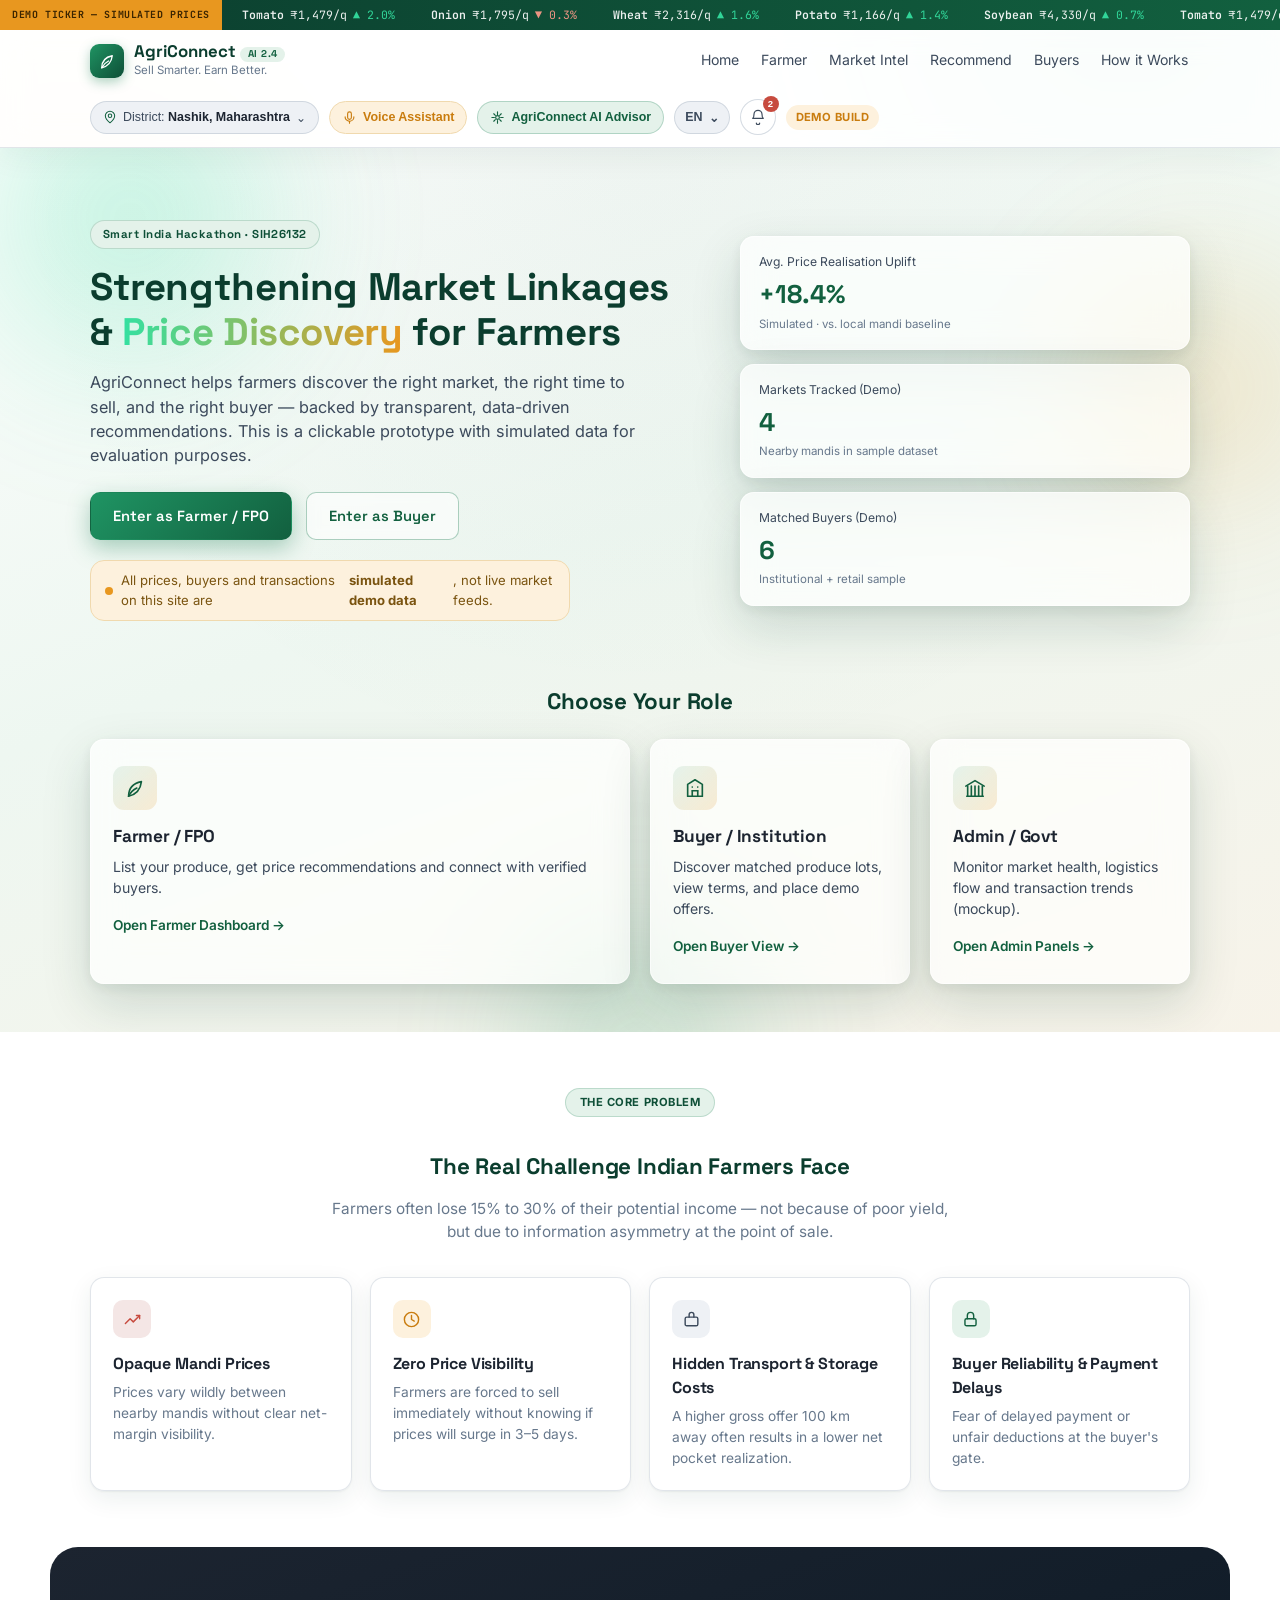
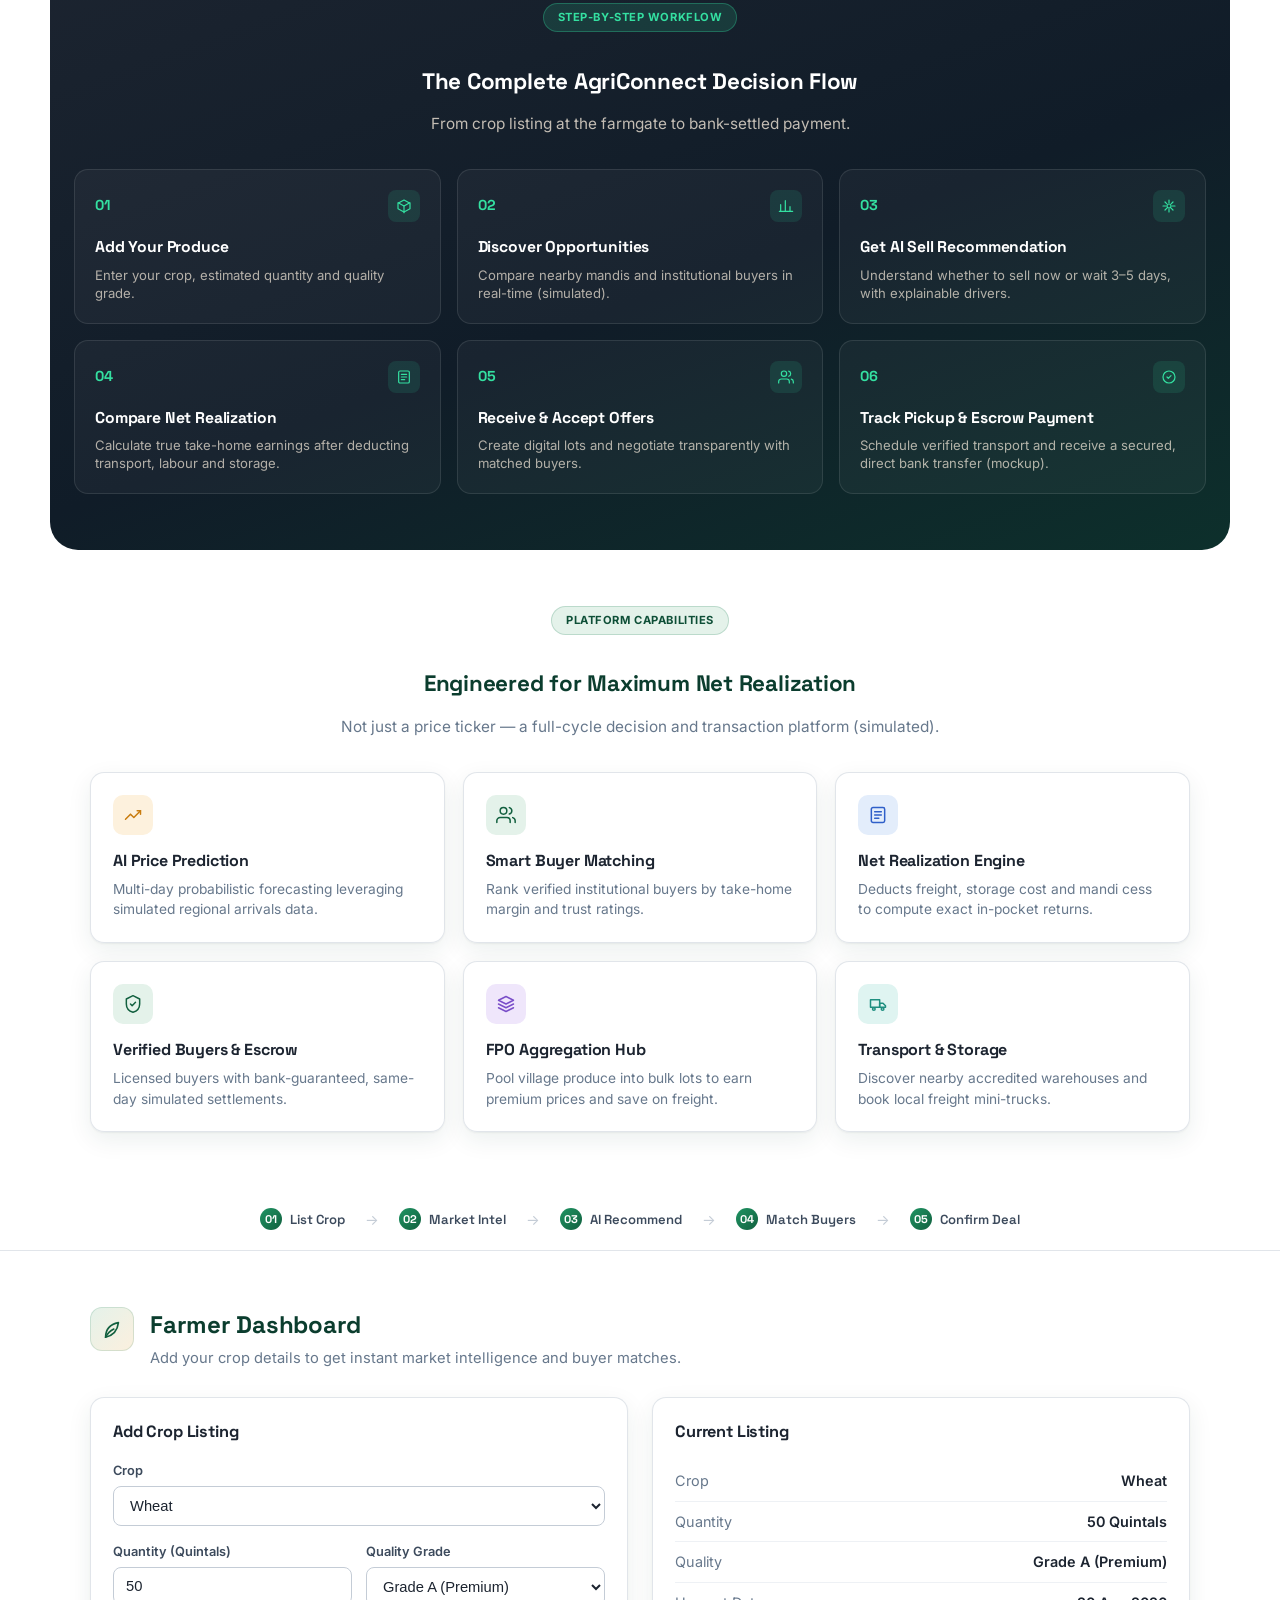
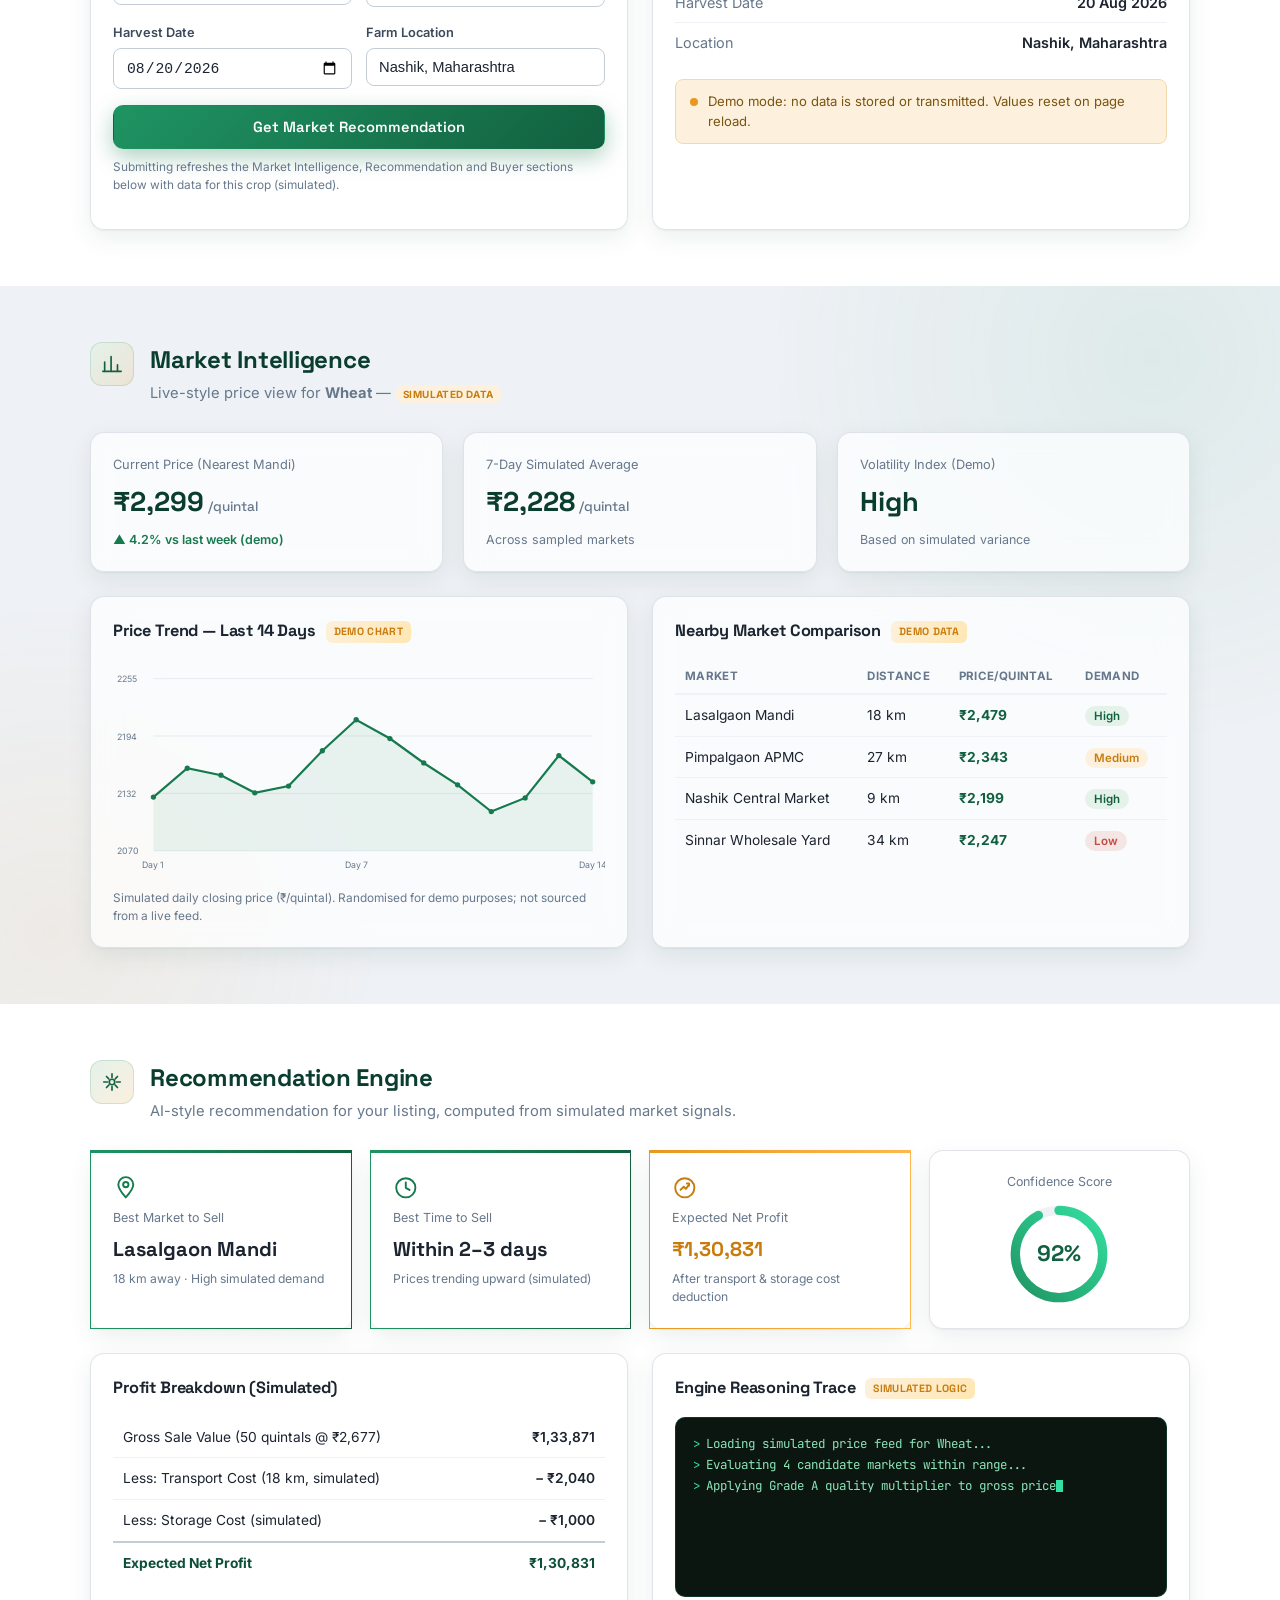
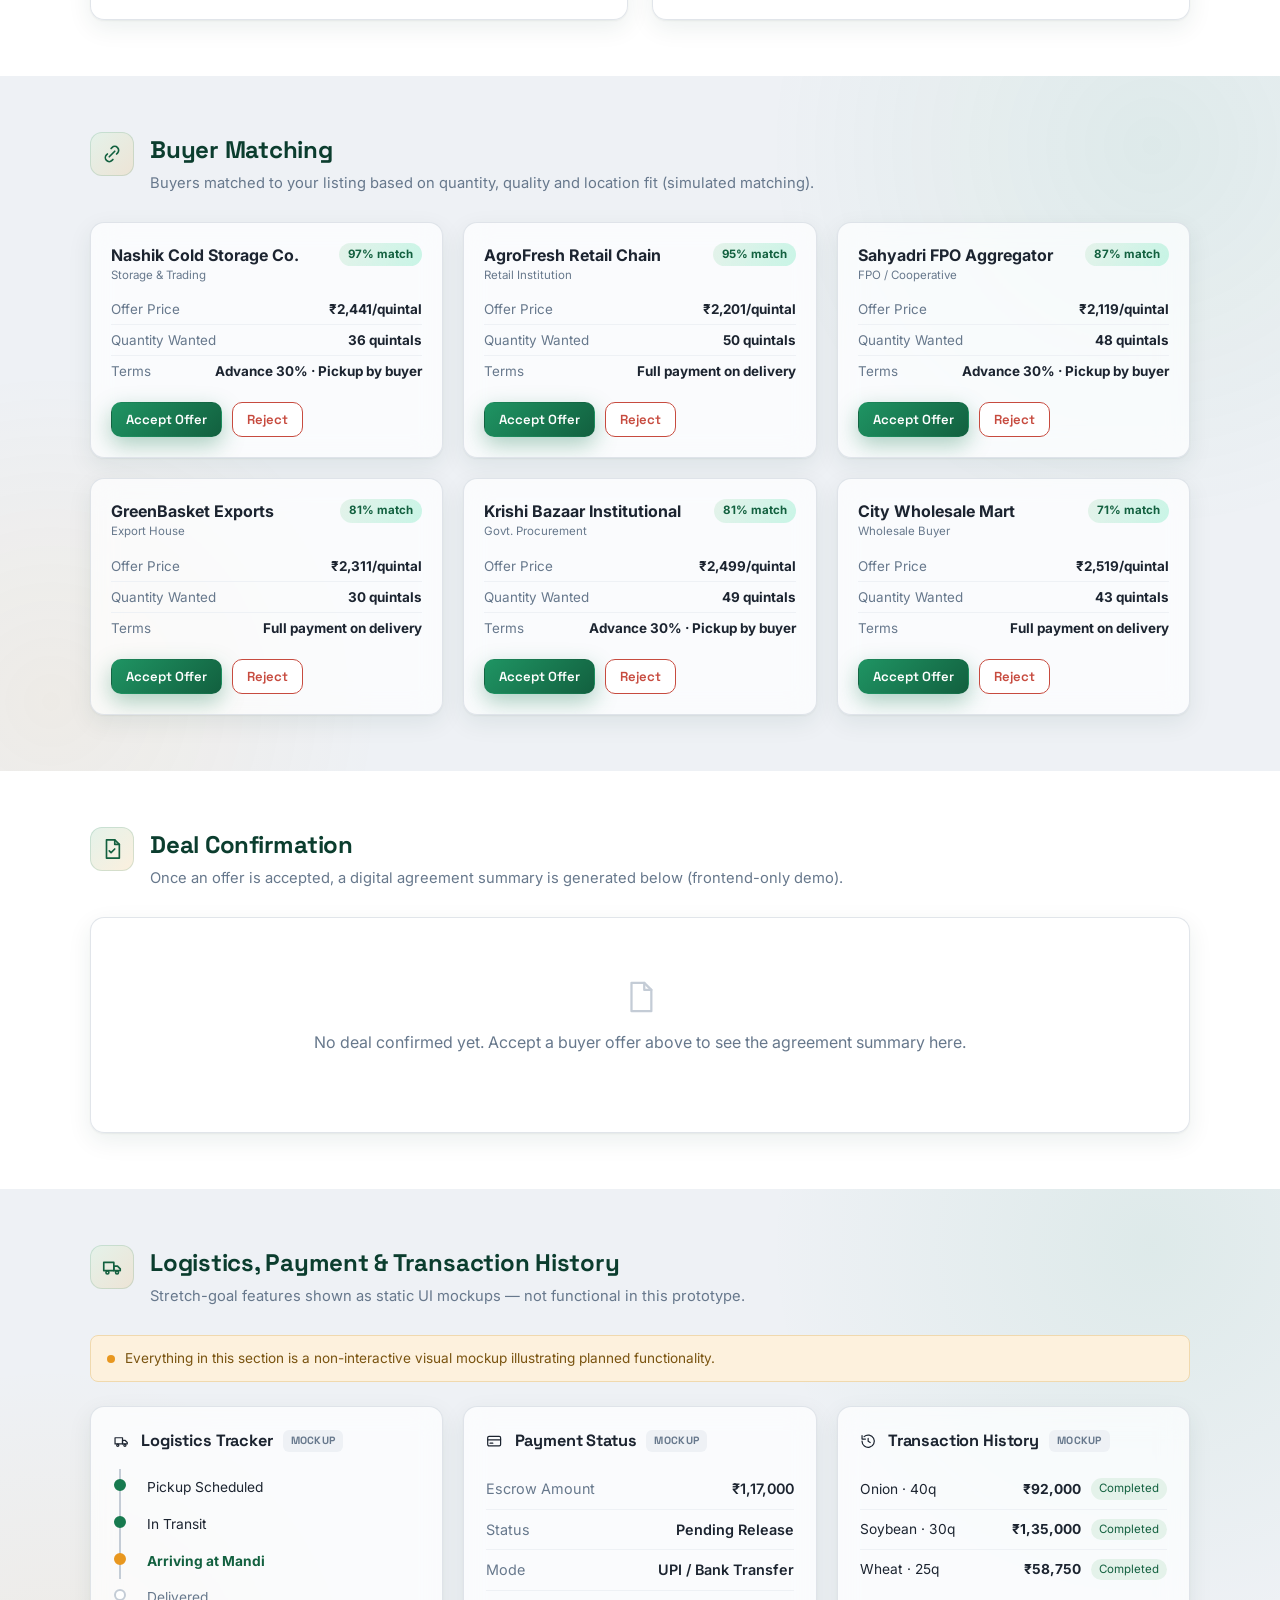
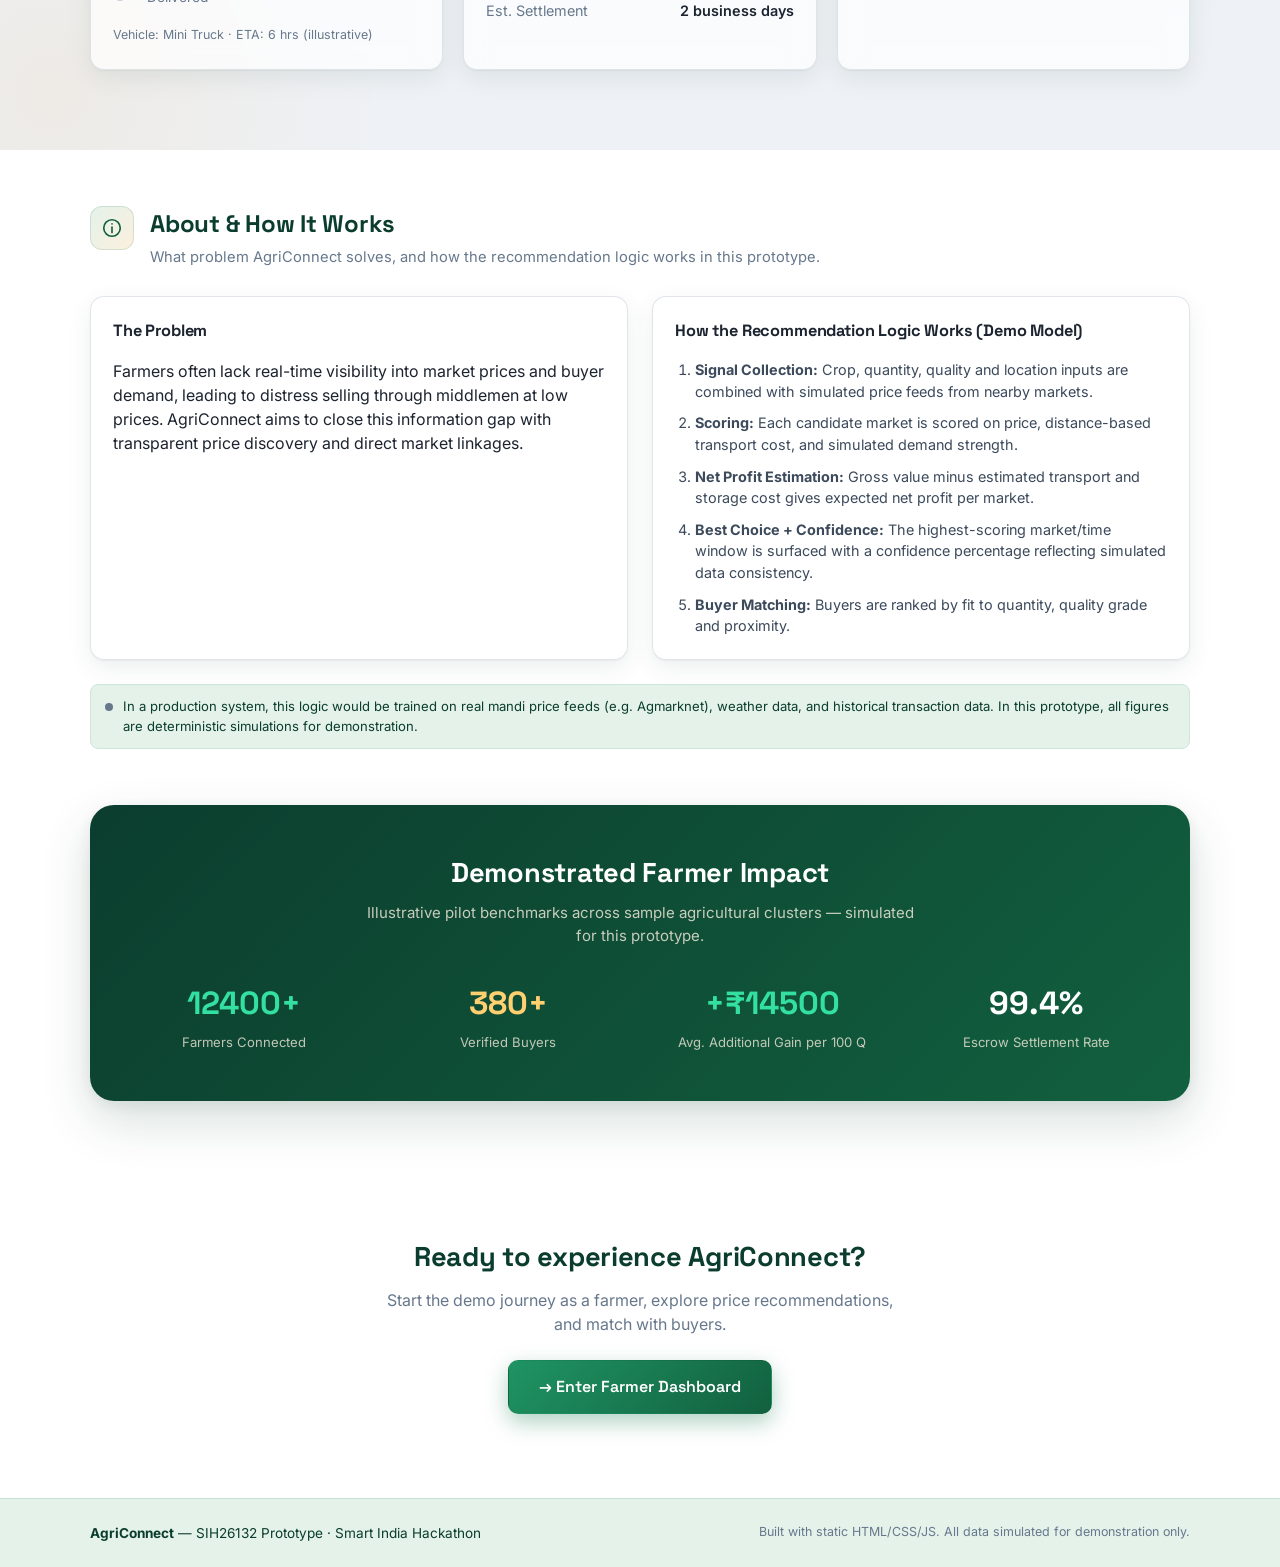
==== commit b2454ab8: "Add KrushiLink-style problem/workflow/capabilities/impact sections Reskins the nav (district selecto" ====
--- a/index.html
+++ b/index.html
@@ -21,9 +21,13 @@
 </svg>
 
 <!-- ============ PRICE TICKER ============ -->
-<div class="ticker" aria-hidden="true">
+<div class="ticker">
   <div class="ticker__label">DEMO TICKER — SIMULATED PRICES</div>
-  <div class="ticker__track" id="tickerTrack"></div>
+  <div class="ticker__track" id="tickerTrack" aria-hidden="true"></div>
+  <div class="ticker__right">
+    <span class="ticker__pill">SIH26132</span>
+    <span class="ticker__helpline">1800-425-AGRI · Toll-Free Farmer Helpline</span>
+  </div>
 </div>
 
 <!-- ============ NAV ============ -->
@@ -34,8 +38,8 @@
         <svg viewBox="0 0 24 24" fill="none" stroke="currentColor" stroke-width="1.8" stroke-linecap="round" stroke-linejoin="round"><path d="M5 21c0-8 4-14 14-16-1 9-6 14-14 16Z"/><path d="M5 21c2-4 5-7 9-9"/></svg>
       </span>
       <div>
-        <div class="nav__title">AgriConnect</div>
-        <div class="nav__subtitle">SIH26132 · Prototype</div>
+        <div class="nav__title">AgriConnect <span class="badge badge--sm badge--success">AI 2.4</span></div>
+        <div class="nav__subtitle">Sell Smarter. Earn Better.</div>
       </div>
     </div>
     <nav class="nav__links">
@@ -46,7 +50,27 @@
       <a href="#buyers">Buyers</a>
       <a href="#about">How it Works</a>
     </nav>
-    <span class="badge badge--demo">DEMO BUILD</span>
+    <div class="nav__meta">
+      <button type="button" class="district-select" title="Demo location selector (static)">
+        <svg viewBox="0 0 24 24" fill="none" stroke="currentColor" stroke-width="1.8" stroke-linecap="round" stroke-linejoin="round"><path d="M20 10c0 6-8 12-8 12s-8-6-8-12a8 8 0 0 1 16 0Z"/><circle cx="12" cy="10" r="3"/></svg>
+        <span>District: <strong>Nashik, Maharashtra</strong></span>
+        <span aria-hidden="true">⌄</span>
+      </button>
+      <button type="button" class="btn-chip btn-chip--amber" title="Demo UI — not wired up">
+        <svg viewBox="0 0 24 24" fill="none" stroke="currentColor" stroke-width="1.8" stroke-linecap="round" stroke-linejoin="round"><path d="M12 15a3 3 0 0 0 3-3V6a3 3 0 0 0-6 0v6a3 3 0 0 0 3 3Z"/><path d="M19 11a7 7 0 0 1-14 0"/><path d="M12 18v3"/></svg>
+        Voice Assistant
+      </button>
+      <button type="button" class="btn-chip btn-chip--green" title="Demo UI — not wired up">
+        <svg viewBox="0 0 24 24" fill="none" stroke="currentColor" stroke-width="1.8" stroke-linecap="round" stroke-linejoin="round"><path d="M12 3v4M12 17v4M3 12h4M17 12h4M6 6l2.5 2.5M15.5 15.5 18 18M18 6l-2.5 2.5M8.5 15.5 6 18"/><circle cx="12" cy="12" r="3"/></svg>
+        AgriConnect AI Advisor
+      </button>
+      <button type="button" class="lang-select" title="Demo UI — not wired up">EN <span aria-hidden="true">⌄</span></button>
+      <button type="button" class="notif-btn" aria-label="Notifications (demo)">
+        <svg viewBox="0 0 24 24" fill="none" stroke="currentColor" stroke-width="1.8" stroke-linecap="round" stroke-linejoin="round"><path d="M6 8a6 6 0 0 1 12 0c0 5 2 6 2 6H4s2-1 2-6Z"/><path d="M9.5 21a2.5 2.5 0 0 0 5 0"/></svg>
+        <span class="notif-badge">2</span>
+      </button>
+      <span class="badge badge--demo">DEMO BUILD</span>
+    </div>
   </div>
 </header>
 
@@ -125,6 +149,119 @@
         <p>Monitor market health, logistics flow and transaction trends (mockup).</p>
         <span class="role-card__link">Open Admin Panels →</span>
       </a>
+    </div>
+  </div>
+</section>
+
+<!-- ============ CORE PROBLEM ============ -->
+<section class="section problem" id="problem">
+  <div class="container">
+    <div class="eyebrow-wrap"><span class="eyebrow">The Core Problem</span></div>
+    <h2 class="section-title section-title--center">The Real Challenge Indian Farmers Face</h2>
+    <p class="section-sub">Farmers often lose 15% to 30% of their potential income &mdash; not because of poor yield, but due to information asymmetry at the point of sale.</p>
+    <div class="problem-grid">
+      <div class="card problem-card spot">
+        <div class="problem-card__icon problem-card__icon--red"><svg viewBox="0 0 24 24" fill="none" stroke="currentColor" stroke-width="1.8" stroke-linecap="round" stroke-linejoin="round"><path d="M3 17l6-6 4 4 8-8"/><path d="M17 7h4v4"/></svg></div>
+        <h3>Opaque Mandi Prices</h3>
+        <p>Prices vary wildly between nearby mandis without clear net-margin visibility.</p>
+      </div>
+      <div class="card problem-card spot">
+        <div class="problem-card__icon problem-card__icon--amber"><svg viewBox="0 0 24 24" fill="none" stroke="currentColor" stroke-width="1.8" stroke-linecap="round" stroke-linejoin="round"><circle cx="12" cy="12" r="9"/><path d="M12 7v5l3.5 2"/></svg></div>
+        <h3>Zero Price Visibility</h3>
+        <p>Farmers are forced to sell immediately without knowing if prices will surge in 3&ndash;5 days.</p>
+      </div>
+      <div class="card problem-card spot">
+        <div class="problem-card__icon problem-card__icon--slate"><svg viewBox="0 0 24 24" fill="none" stroke="currentColor" stroke-width="1.8" stroke-linecap="round" stroke-linejoin="round"><rect x="4" y="9" width="16" height="11" rx="2"/><path d="M9 9V6a3 3 0 0 1 6 0v3"/></svg></div>
+        <h3>Hidden Transport &amp; Storage Costs</h3>
+        <p>A higher gross offer 100&nbsp;km away often results in a lower net pocket realization.</p>
+      </div>
+      <div class="card problem-card spot">
+        <div class="problem-card__icon problem-card__icon--green"><svg viewBox="0 0 24 24" fill="none" stroke="currentColor" stroke-width="1.8" stroke-linecap="round" stroke-linejoin="round"><rect x="5" y="11" width="14" height="9" rx="2"/><path d="M8 11V7a4 4 0 0 1 8 0v4"/></svg></div>
+        <h3>Buyer Reliability &amp; Payment Delays</h3>
+        <p>Fear of delayed payment or unfair deductions at the buyer's gate.</p>
+      </div>
+    </div>
+  </div>
+</section>
+
+<!-- ============ STEP-BY-STEP WORKFLOW ============ -->
+<section class="section workflow" id="workflow">
+  <div class="container">
+    <div class="eyebrow-wrap"><span class="eyebrow eyebrow--dark">Step-by-Step Workflow</span></div>
+    <h2 class="section-title section-title--center section-title--light">The Complete AgriConnect Decision Flow</h2>
+    <p class="section-sub section-sub--light">From crop listing at the farmgate to bank-settled payment.</p>
+    <div class="workflow-grid">
+      <a href="#farmer" class="workflow-card">
+        <div class="workflow-card__top"><span class="workflow-card__num">01</span><span class="workflow-card__icon"><svg viewBox="0 0 24 24" fill="none" stroke="currentColor" stroke-width="1.8" stroke-linecap="round" stroke-linejoin="round"><path d="M21 16V8l-9-5-9 5v8l9 5 9-5Z"/><path d="M3.3 7 12 12l8.7-5"/><path d="M12 22V12"/></svg></span></div>
+        <h3>Add Your Produce</h3>
+        <p>Enter your crop, estimated quantity and quality grade.</p>
+      </a>
+      <a href="#market" class="workflow-card">
+        <div class="workflow-card__top"><span class="workflow-card__num">02</span><span class="workflow-card__icon"><svg viewBox="0 0 24 24" fill="none" stroke="currentColor" stroke-width="1.8" stroke-linecap="round" stroke-linejoin="round"><path d="M4 20V10M11 20V4M18 20v-7"/><path d="M2 20h20"/></svg></span></div>
+        <h3>Discover Opportunities</h3>
+        <p>Compare nearby mandis and institutional buyers in real-time (simulated).</p>
+      </a>
+      <a href="#recommend" class="workflow-card">
+        <div class="workflow-card__top"><span class="workflow-card__num">03</span><span class="workflow-card__icon"><svg viewBox="0 0 24 24" fill="none" stroke="currentColor" stroke-width="1.8" stroke-linecap="round" stroke-linejoin="round"><path d="M12 3v4M12 17v4M3 12h4M17 12h4M6 6l2.5 2.5M15.5 15.5 18 18M18 6l-2.5 2.5M8.5 15.5 6 18"/><circle cx="12" cy="12" r="3"/></svg></span></div>
+        <h3>Get AI Sell Recommendation</h3>
+        <p>Understand whether to sell now or wait 3&ndash;5 days, with explainable drivers.</p>
+      </a>
+      <a href="#recommend" class="workflow-card">
+        <div class="workflow-card__top"><span class="workflow-card__num">04</span><span class="workflow-card__icon"><svg viewBox="0 0 24 24" fill="none" stroke="currentColor" stroke-width="1.8" stroke-linecap="round" stroke-linejoin="round"><rect x="4" y="3" width="16" height="18" rx="2"/><path d="M8 8h8M8 12h8M8 16h5"/></svg></span></div>
+        <h3>Compare Net Realization</h3>
+        <p>Calculate true take-home earnings after deducting transport, labour and storage.</p>
+      </a>
+      <a href="#buyers" class="workflow-card">
+        <div class="workflow-card__top"><span class="workflow-card__num">05</span><span class="workflow-card__icon"><svg viewBox="0 0 24 24" fill="none" stroke="currentColor" stroke-width="1.8" stroke-linecap="round" stroke-linejoin="round"><path d="M17 21v-2a4 4 0 0 0-4-4H5a4 4 0 0 0-4 4v2"/><circle cx="9" cy="7" r="4"/><path d="M23 21v-2a4 4 0 0 0-3-3.87"/><path d="M16 3.13a4 4 0 0 1 0 7.75"/></svg></span></div>
+        <h3>Receive &amp; Accept Offers</h3>
+        <p>Create digital lots and negotiate transparently with matched buyers.</p>
+      </a>
+      <a href="#logistics" class="workflow-card">
+        <div class="workflow-card__top"><span class="workflow-card__num">06</span><span class="workflow-card__icon"><svg viewBox="0 0 24 24" fill="none" stroke="currentColor" stroke-width="1.8" stroke-linecap="round" stroke-linejoin="round"><path d="M9 12l2 2 4-4"/><circle cx="12" cy="12" r="9"/></svg></span></div>
+        <h3>Track Pickup &amp; Escrow Payment</h3>
+        <p>Schedule verified transport and receive a secured, direct bank transfer (mockup).</p>
+      </a>
+    </div>
+  </div>
+</section>
+
+<!-- ============ PLATFORM CAPABILITIES ============ -->
+<section class="section capabilities" id="capabilities">
+  <div class="container">
+    <div class="eyebrow-wrap"><span class="eyebrow">Platform Capabilities</span></div>
+    <h2 class="section-title section-title--center">Engineered for Maximum Net Realization</h2>
+    <p class="section-sub">Not just a price ticker &mdash; a full-cycle decision and transaction platform (simulated).</p>
+    <div class="capabilities-grid">
+      <div class="card cap-card spot">
+        <div class="cap-card__icon cap-card__icon--amber"><svg viewBox="0 0 24 24" fill="none" stroke="currentColor" stroke-width="1.8" stroke-linecap="round" stroke-linejoin="round"><path d="M3 17l6-6 4 4 8-8"/><path d="M17 7h4v4"/></svg></div>
+        <h3>AI Price Prediction</h3>
+        <p>Multi-day probabilistic forecasting leveraging simulated regional arrivals data.</p>
+      </div>
+      <div class="card cap-card spot">
+        <div class="cap-card__icon cap-card__icon--green"><svg viewBox="0 0 24 24" fill="none" stroke="currentColor" stroke-width="1.8" stroke-linecap="round" stroke-linejoin="round"><path d="M17 21v-2a4 4 0 0 0-4-4H5a4 4 0 0 0-4 4v2"/><circle cx="9" cy="7" r="4"/><path d="M23 21v-2a4 4 0 0 0-3-3.87"/><path d="M16 3.13a4 4 0 0 1 0 7.75"/></svg></div>
+        <h3>Smart Buyer Matching</h3>
+        <p>Rank verified institutional buyers by take-home margin and trust ratings.</p>
+      </div>
+      <div class="card cap-card spot">
+        <div class="cap-card__icon cap-card__icon--blue"><svg viewBox="0 0 24 24" fill="none" stroke="currentColor" stroke-width="1.8" stroke-linecap="round" stroke-linejoin="round"><rect x="4" y="3" width="16" height="18" rx="2"/><path d="M8 8h8M8 12h8M8 16h5"/></svg></div>
+        <h3>Net Realization Engine</h3>
+        <p>Deducts freight, storage cost and mandi cess to compute exact in-pocket returns.</p>
+      </div>
+      <div class="card cap-card spot">
+        <div class="cap-card__icon cap-card__icon--green"><svg viewBox="0 0 24 24" fill="none" stroke="currentColor" stroke-width="1.8" stroke-linecap="round" stroke-linejoin="round"><path d="M12 2 4 6v6c0 5 3.4 8.6 8 10 4.6-1.4 8-5 8-10V6l-8-4Z"/><path d="m9 12 2 2 4-4"/></svg></div>
+        <h3>Verified Buyers &amp; Escrow</h3>
+        <p>Licensed buyers with bank-guaranteed, same-day simulated settlements.</p>
+      </div>
+      <div class="card cap-card spot">
+        <div class="cap-card__icon cap-card__icon--purple"><svg viewBox="0 0 24 24" fill="none" stroke="currentColor" stroke-width="1.8" stroke-linecap="round" stroke-linejoin="round"><path d="m12 3 9 4.5-9 4.5-9-4.5L12 3Z"/><path d="m3 12 9 4.5 9-4.5"/><path d="m3 16.5 9 4.5 9-4.5"/></svg></div>
+        <h3>FPO Aggregation Hub</h3>
+        <p>Pool village produce into bulk lots to earn premium prices and save on freight.</p>
+      </div>
+      <div class="card cap-card spot">
+        <div class="cap-card__icon cap-card__icon--teal"><svg viewBox="0 0 24 24" fill="none" stroke="currentColor" stroke-width="1.8" stroke-linecap="round" stroke-linejoin="round"><path d="M3 7h11v9H3z"/><path d="M14 11h4l3 3v2h-7z"/><circle cx="7" cy="18" r="1.6"/><circle cx="17.5" cy="18" r="1.6"/></svg></div>
+        <h3>Transport &amp; Storage</h3>
+        <p>Discover nearby accredited warehouses and book local freight mini-trucks.</p>
+      </div>
     </div>
   </div>
 </section>
@@ -475,6 +612,43 @@
   </div>
 </section>
 
+<!-- ============ IMPACT STATS ============ -->
+<section class="section impact-wrap" id="impact">
+  <div class="container">
+    <div class="impact-banner">
+      <h2>Demonstrated Farmer Impact</h2>
+      <p>Illustrative pilot benchmarks across sample agricultural clusters &mdash; simulated for this prototype.</p>
+      <div class="impact-grid">
+        <div class="impact-stat">
+          <div class="impact-stat__value"><span class="count-up" data-count-to="12400" data-suffix="+">0</span></div>
+          <div class="impact-stat__label">Farmers Connected</div>
+        </div>
+        <div class="impact-stat">
+          <div class="impact-stat__value impact-stat__value--amber"><span class="count-up" data-count-to="380" data-suffix="+">0</span></div>
+          <div class="impact-stat__label">Verified Buyers</div>
+        </div>
+        <div class="impact-stat">
+          <div class="impact-stat__value"><span class="count-up" data-count-to="14500" data-prefix="+&#8377;">0</span></div>
+          <div class="impact-stat__label">Avg. Additional Gain per 100&nbsp;Q</div>
+        </div>
+        <div class="impact-stat">
+          <div class="impact-stat__value impact-stat__value--white"><span class="count-up" data-count-to="99.4" data-suffix="%">0</span></div>
+          <div class="impact-stat__label">Escrow Settlement Rate</div>
+        </div>
+      </div>
+    </div>
+  </div>
+</section>
+
+<!-- ============ FINAL CTA ============ -->
+<section class="section final-cta">
+  <div class="container final-cta__inner">
+    <h2>Ready to experience AgriConnect?</h2>
+    <p>Start the demo journey as a farmer, explore price recommendations, and match with buyers.</p>
+    <a href="#farmer" class="btn btn--primary btn--lg">→ Enter Farmer Dashboard</a>
+  </div>
+</section>
+
 </main>
 
 <footer class="footer">
--- a/styles.css
+++ b/styles.css
@@ -96,6 +96,51 @@
 @keyframes tickerScroll{from{transform:translateX(0);}to{transform:translateX(-50%);}}
 @media (prefers-reduced-motion: reduce){.ticker__track{animation:none;}}
 
+/* ---------- TICKER RIGHT ---------- */
+.ticker__right{
+  margin-left:auto;flex-shrink:0;display:flex;align-items:center;gap:10px;
+  padding:0 14px;font-size:0.68rem;white-space:nowrap;
+}
+.ticker__pill{
+  background:rgba(255,255,255,0.14);padding:2px 9px;border-radius:999px;font-weight:700;letter-spacing:0.03em;
+}
+.ticker__helpline{opacity:0.85;display:none;}
+@media (min-width:720px){.ticker__helpline{display:inline;}}
+
+/* ---------- NAV META (district / voice / advisor / lang / notif) ---------- */
+.nav__meta{display:flex;align-items:center;gap:10px;flex-wrap:wrap;}
+.district-select,.lang-select{
+  display:inline-flex;align-items:center;gap:6px;
+  background:var(--slate-100);border:1px solid rgba(196,204,214,0.7);color:var(--slate-700);
+  padding:8px 12px;border-radius:999px;font-size:0.78rem;cursor:pointer;
+}
+.district-select svg{width:14px;height:14px;color:var(--green-700);flex-shrink:0;}
+.district-select strong{color:var(--slate-900);}
+.lang-select{padding:8px 10px;font-weight:700;}
+.btn-chip{
+  display:inline-flex;align-items:center;gap:6px;
+  padding:8px 12px;border-radius:999px;font-size:0.78rem;font-weight:600;cursor:pointer;
+  border:1px solid transparent;background:transparent;
+}
+.btn-chip svg{width:15px;height:15px;flex-shrink:0;}
+.btn-chip--amber{color:var(--amber-600);border-color:#f0d9ae;background:var(--amber-100);}
+.btn-chip--amber:hover{background:#ffe6b3;}
+.btn-chip--green{color:var(--green-700);border-color:rgba(23,122,79,0.25);background:var(--green-100);}
+.btn-chip--green:hover{background:#d9efe2;}
+.notif-btn{
+  position:relative;width:36px;height:36px;border-radius:999px;border:1px solid rgba(196,204,214,0.7);
+  background:var(--white);color:var(--slate-700);display:inline-flex;align-items:center;justify-content:center;cursor:pointer;
+}
+.notif-btn svg{width:16px;height:16px;}
+.notif-badge{
+  position:absolute;top:-4px;right:-4px;min-width:16px;height:16px;padding:0 3px;border-radius:999px;
+  background:var(--red-500);color:var(--white);font-size:0.6rem;font-weight:700;
+  display:flex;align-items:center;justify-content:center;line-height:1;
+}
+@media (max-width:1100px){.district-select span:not([aria-hidden]),.btn-chip{display:none;}
+  .district-select,.btn-chip{padding:8px;}
+}
+
 /* ---------- NAV ---------- */
 .nav{
   position:sticky;top:30px;z-index:50;
@@ -455,6 +500,97 @@
 .steps li{margin-bottom:10px;}
 .steps li:last-child{margin-bottom:0;}
 
+/* ---------- SHARED: eyebrow + section-sub ---------- */
+.eyebrow-wrap{text-align:center;}
+.eyebrow{
+  display:inline-block;background:var(--green-100);color:var(--green-800);
+  border:1px solid rgba(23,122,79,0.2);font-size:0.7rem;font-weight:700;letter-spacing:0.05em;
+  text-transform:uppercase;padding:5px 14px;border-radius:999px;margin-bottom:14px;
+}
+.eyebrow--dark{background:rgba(52,224,161,0.14);color:var(--emerald-glow);border-color:rgba(52,224,161,0.3);}
+.section-sub{
+  max-width:640px;margin:-6px auto 34px;text-align:center;color:var(--slate-500);font-size:0.96rem;
+}
+.section-sub--light{color:rgba(253,241,225,0.75);}
+.section-title--light{color:var(--white);}
+
+/* ---------- PROBLEM ---------- */
+.problem-grid{display:grid;grid-template-columns:repeat(4,1fr);gap:18px;}
+.problem-card{text-align:left;}
+.problem-card__icon{
+  width:38px;height:38px;border-radius:10px;margin-bottom:14px;
+  display:flex;align-items:center;justify-content:center;
+}
+.problem-card__icon svg{width:19px;height:19px;}
+.problem-card__icon--red{background:#f4e6e5;color:var(--red-500);}
+.problem-card__icon--amber{background:var(--amber-100);color:var(--amber-600);}
+.problem-card__icon--slate{background:var(--slate-100);color:var(--slate-700);}
+.problem-card__icon--green{background:var(--green-100);color:var(--green-700);}
+.problem-card h3{margin:0 0 6px;font-size:1rem;color:var(--slate-900);}
+.problem-card p{margin:0;font-size:0.86rem;color:var(--slate-500);}
+
+/* ---------- WORKFLOW (dark) ---------- */
+.workflow{
+  background:linear-gradient(160deg, var(--slate-900) 0%, #101c28 55%, var(--green-900) 130%);
+  border-radius:28px;
+  max-width:calc(var(--maxw) + 40px);margin:0 auto;padding:56px 4px;
+}
+.workflow .container{max-width:100%;}
+.workflow-grid{display:grid;grid-template-columns:repeat(3,1fr);gap:16px;}
+.workflow-card{
+  display:block;background:rgba(255,255,255,0.04);border:1px solid rgba(255,255,255,0.1);
+  border-radius:var(--radius);padding:20px;transition:transform .2s cubic-bezier(.2,.8,.2,1), background .2s ease, border-color .2s ease;
+}
+.workflow-card:hover{transform:translateY(-4px);background:rgba(255,255,255,0.07);border-color:rgba(52,224,161,0.4);}
+.workflow-card__top{display:flex;align-items:center;justify-content:space-between;margin-bottom:14px;}
+.workflow-card__num{font-family:'Space Grotesk',sans-serif;font-weight:700;font-size:0.9rem;color:var(--emerald-glow);}
+.workflow-card__icon{
+  width:32px;height:32px;border-radius:8px;background:rgba(52,224,161,0.12);color:var(--emerald-glow);
+  display:flex;align-items:center;justify-content:center;
+}
+.workflow-card__icon svg{width:16px;height:16px;}
+.workflow-card h3{margin:0 0 6px;font-size:0.98rem;color:var(--white);}
+.workflow-card p{margin:0;font-size:0.82rem;color:rgba(253,241,225,0.68);line-height:1.4;}
+
+/* ---------- CAPABILITIES ---------- */
+.capabilities-grid{display:grid;grid-template-columns:repeat(3,1fr);gap:18px;}
+.cap-card{text-align:left;}
+.cap-card__icon{
+  width:40px;height:40px;border-radius:10px;margin-bottom:14px;
+  display:flex;align-items:center;justify-content:center;
+}
+.cap-card__icon svg{width:20px;height:20px;}
+.cap-card__icon--amber{background:var(--amber-100);color:var(--amber-600);}
+.cap-card__icon--green{background:var(--green-100);color:var(--green-700);}
+.cap-card__icon--blue{background:#e3edfb;color:#2f5fc9;}
+.cap-card__icon--purple{background:#efe6fb;color:#7a4fc9;}
+.cap-card__icon--teal{background:#dff4f1;color:#1f8f80;}
+.cap-card h3{margin:0 0 6px;font-size:1rem;color:var(--slate-900);}
+.cap-card p{margin:0;font-size:0.86rem;color:var(--slate-500);}
+
+/* ---------- IMPACT STATS ---------- */
+.impact-wrap{padding-top:0;}
+.impact-banner{
+  background:linear-gradient(135deg, var(--green-900), var(--green-700));
+  border-radius:24px;padding:48px 32px;text-align:center;color:var(--white);
+  box-shadow:var(--shadow-lg);
+}
+.impact-banner h2{margin:0 0 8px;font-size:1.7rem;}
+.impact-banner > p{margin:0 auto 32px;max-width:560px;color:rgba(253,241,225,0.78);font-size:0.94rem;}
+.impact-grid{display:grid;grid-template-columns:repeat(4,1fr);gap:20px;}
+.impact-stat__value{
+  font-family:'Space Grotesk',sans-serif;font-weight:700;font-size:2rem;color:var(--emerald-glow);
+}
+.impact-stat__value--amber{color:#ffcf70;}
+.impact-stat__value--white{color:var(--white);}
+.impact-stat__label{margin-top:6px;font-size:0.82rem;color:rgba(253,241,225,0.75);}
+
+/* ---------- FINAL CTA ---------- */
+.final-cta__inner{text-align:center;padding:24px 0 8px;}
+.final-cta h2{margin:0 0 10px;color:var(--green-900);font-size:1.7rem;}
+.final-cta p{margin:0 auto 24px;max-width:520px;color:var(--slate-500);}
+.btn--lg{padding:14px 30px;font-size:1rem;}
+
 /* ---------- FOOTER ---------- */
 .footer{
   background:var(--green-100);
@@ -474,6 +610,10 @@
   .buyer-grid{grid-template-columns:1fr;}
   .deal-grid{grid-template-columns:1fr;}
   .nav__links{display:none;}
+  .problem-grid{grid-template-columns:1fr 1fr;}
+  .workflow-grid{grid-template-columns:1fr 1fr;}
+  .capabilities-grid{grid-template-columns:1fr 1fr;}
+  .impact-grid{grid-template-columns:1fr 1fr;}
 }
 @media (max-width: 560px){
   .grid-3{grid-template-columns:1fr;}
@@ -482,4 +622,10 @@
   .hero__copy h1{font-size:1.7rem;}
   .hero__cta{flex-direction:column;}
   .btn{width:100%;}
-}
+  .problem-grid{grid-template-columns:1fr;}
+  .workflow-grid{grid-template-columns:1fr;}
+  .capabilities-grid{grid-template-columns:1fr;}
+  .impact-grid{grid-template-columns:1fr 1fr;}
+  .workflow{padding:40px 4px;border-radius:20px;}
+  .impact-banner{padding:32px 18px;}
+}
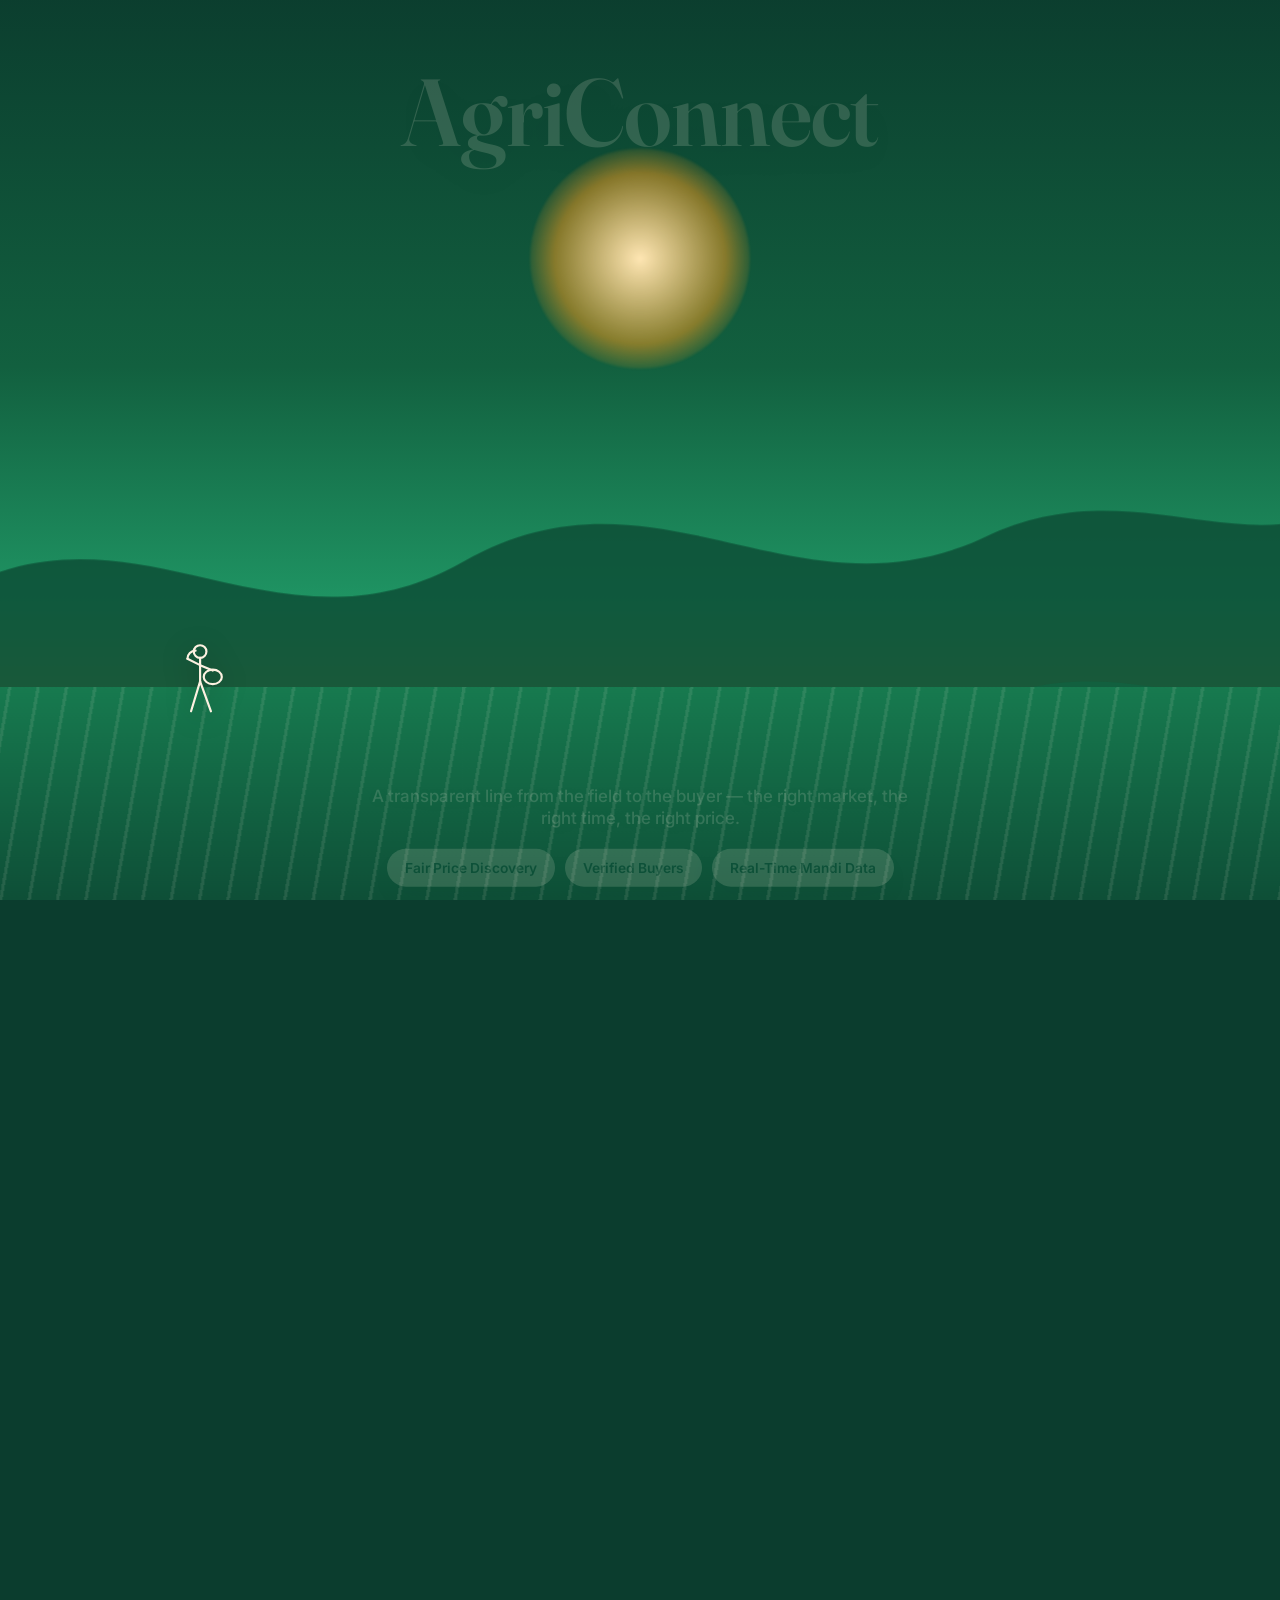
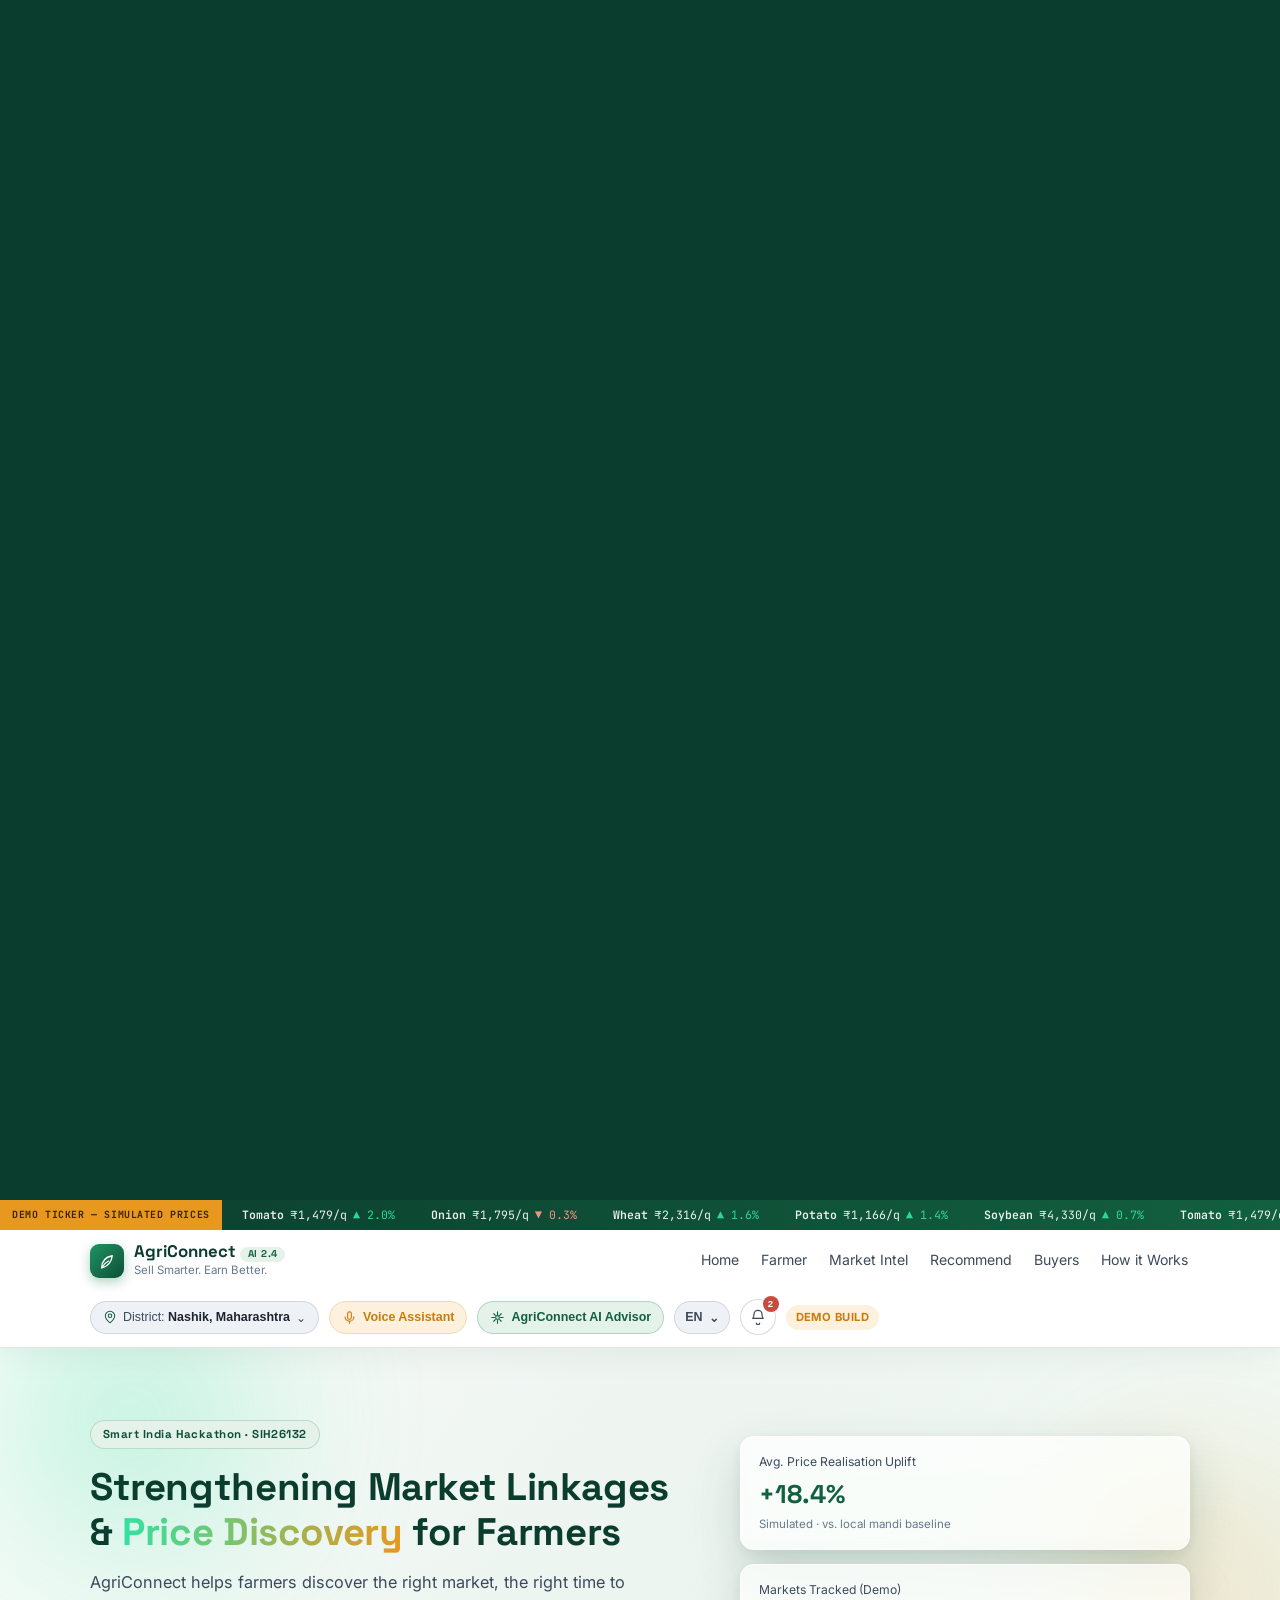
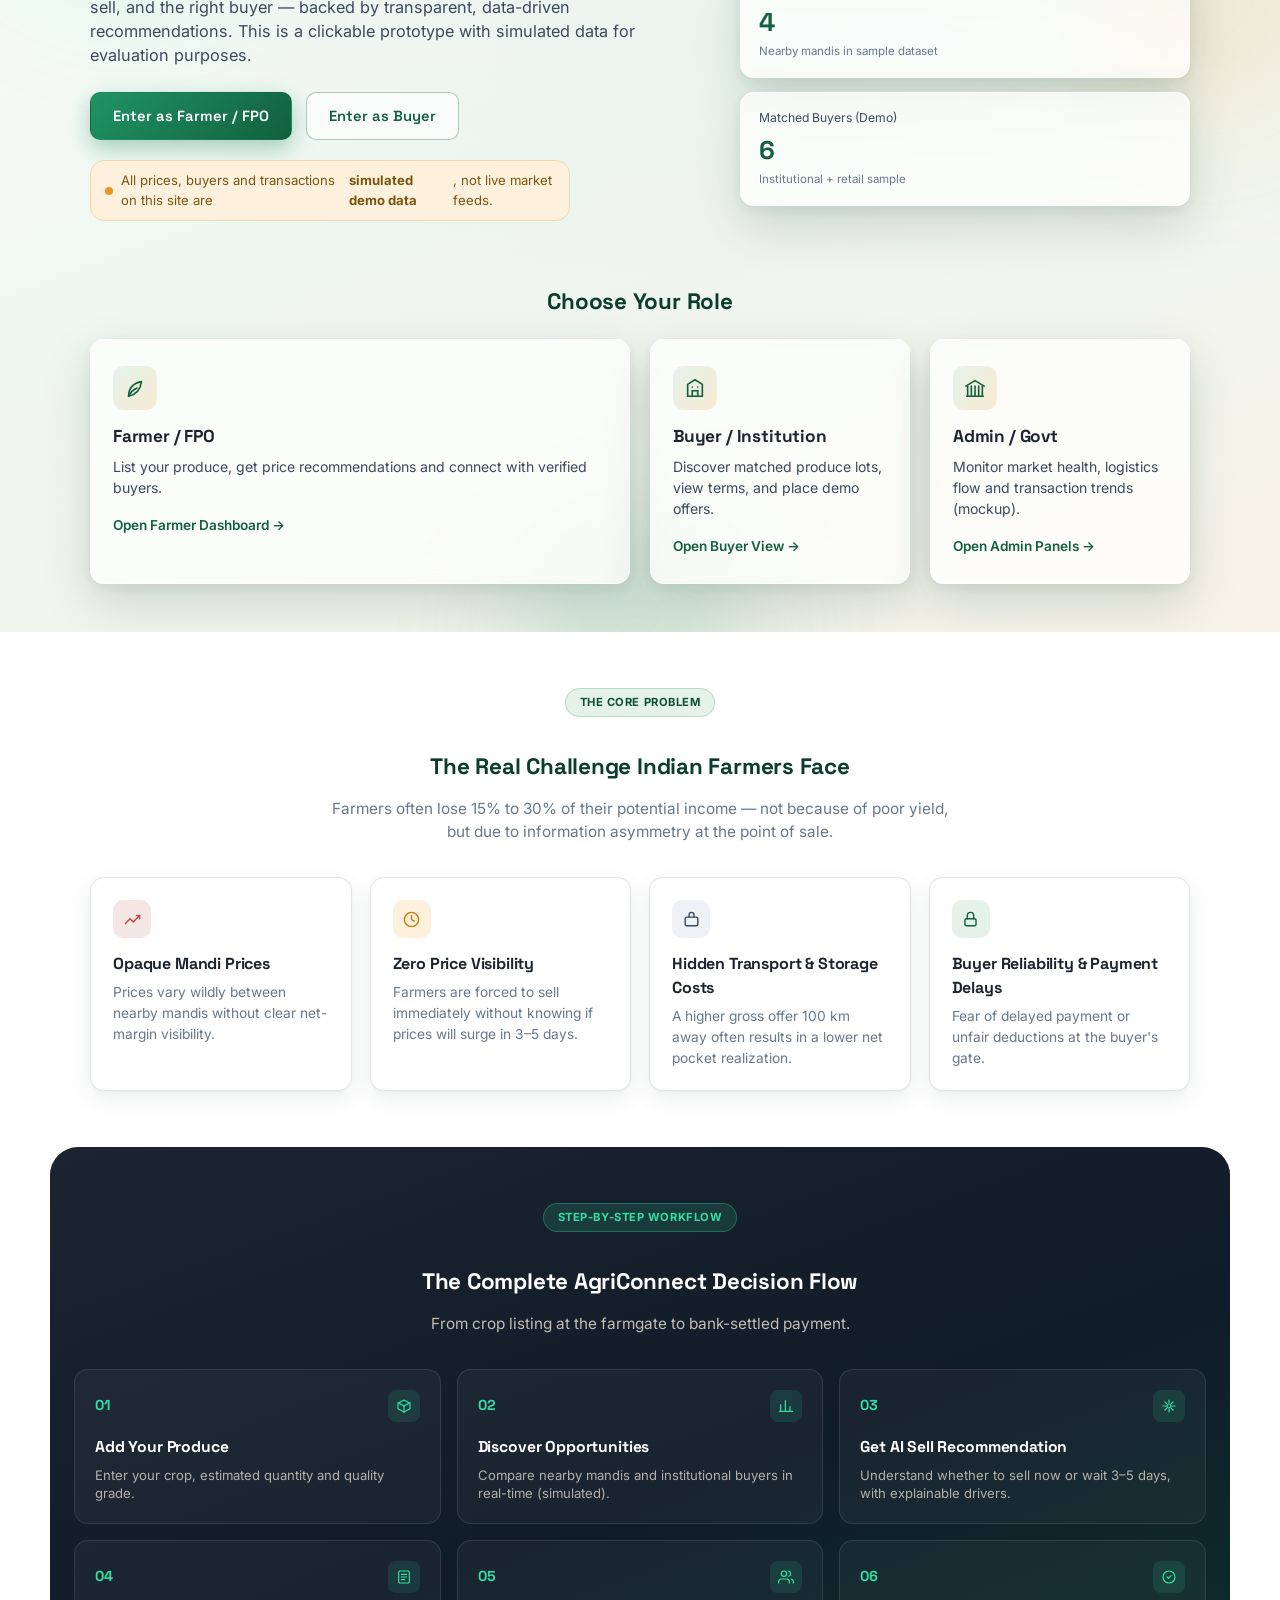
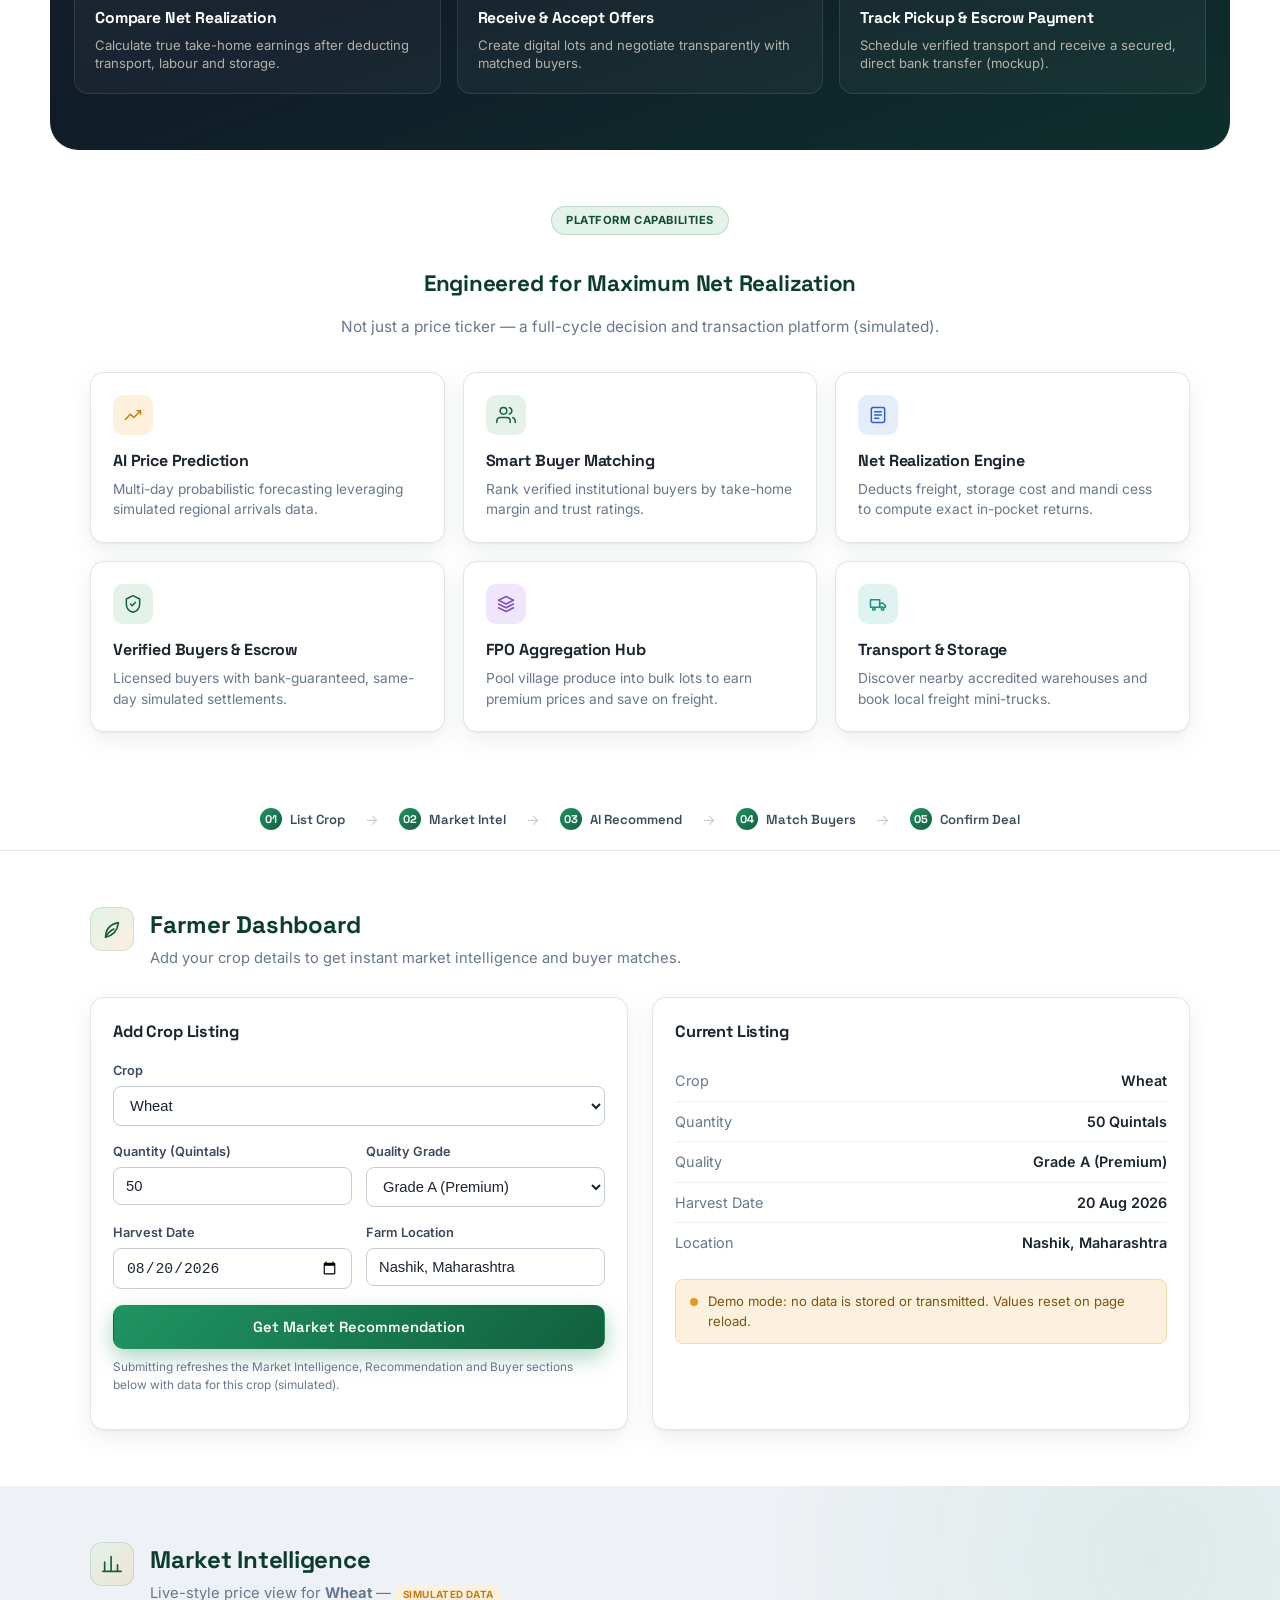
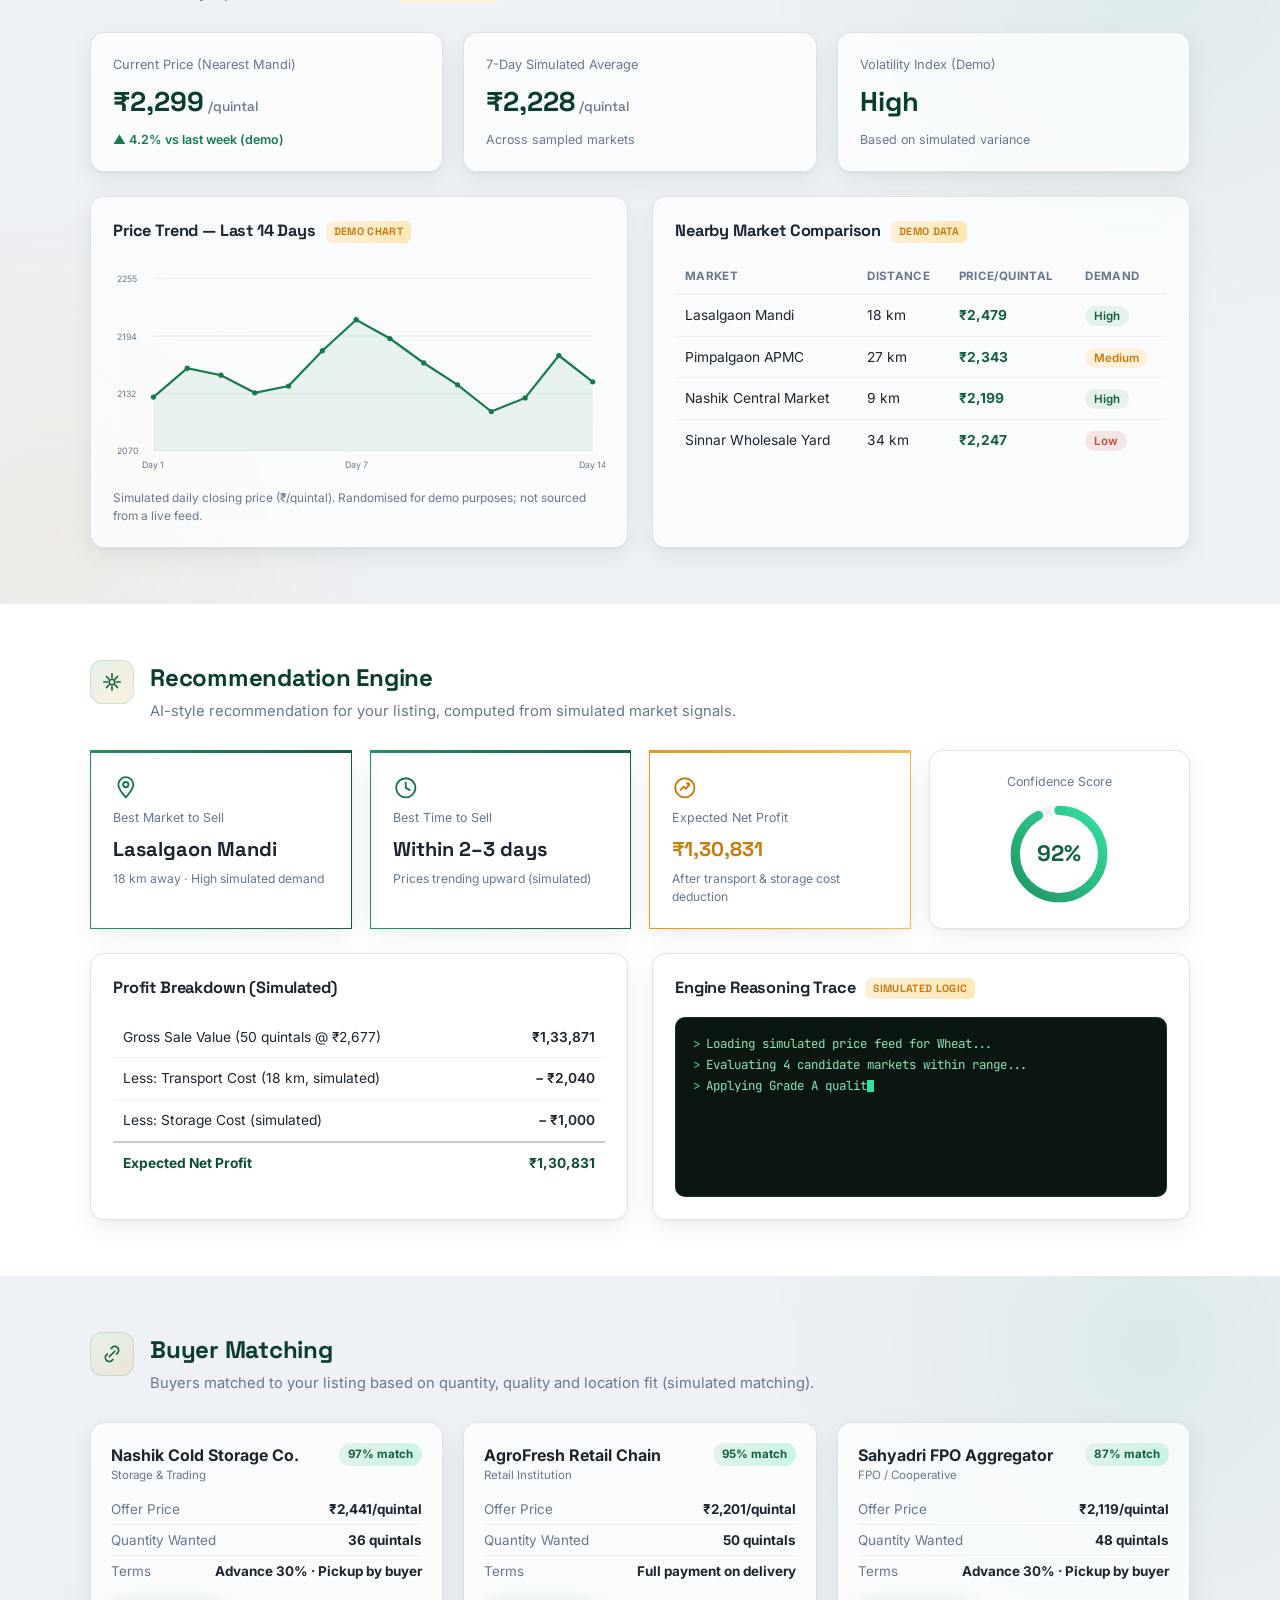
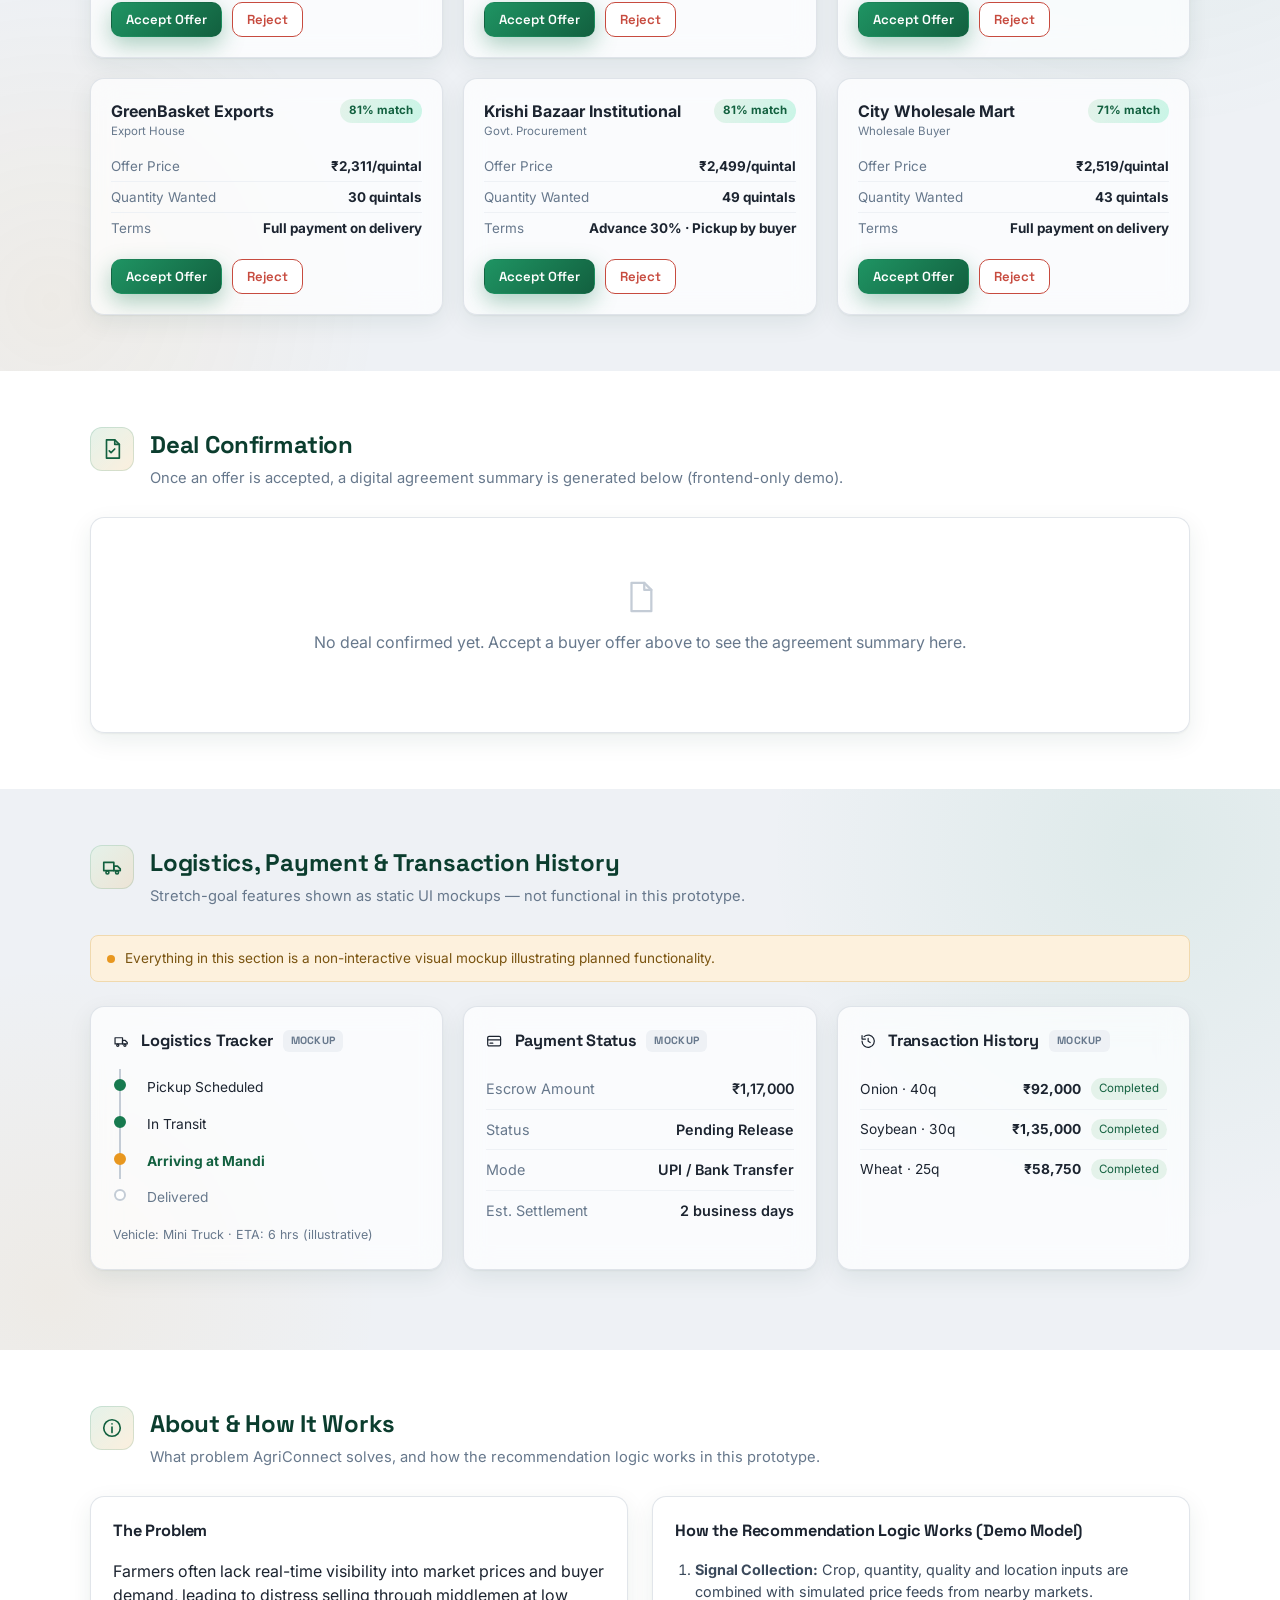
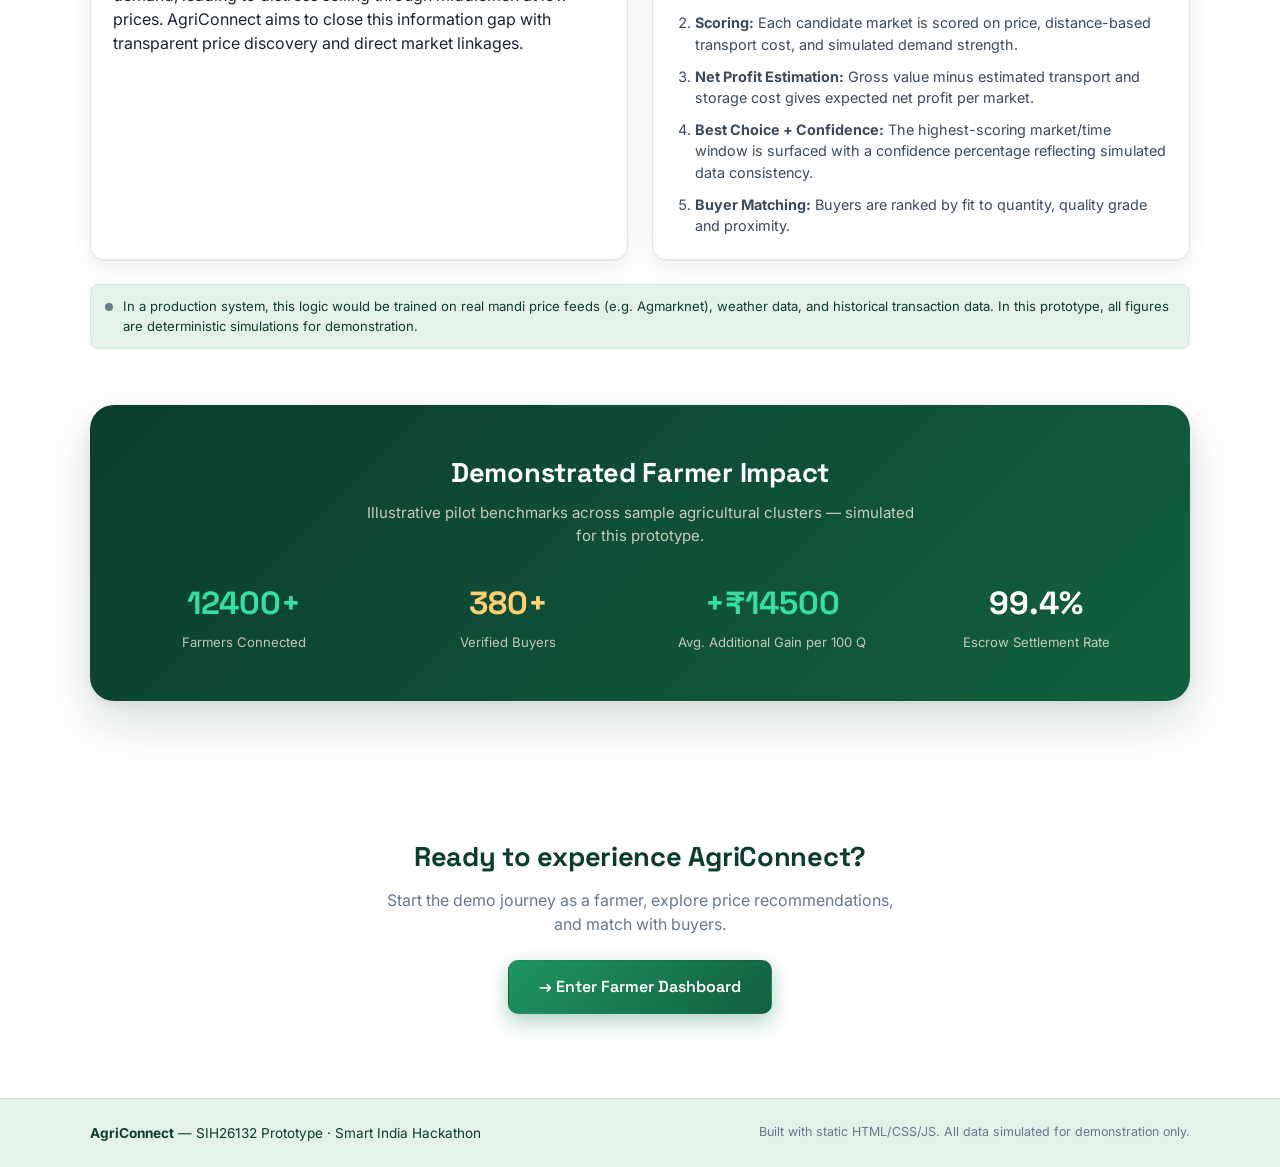
==== commit 11c2256b: "Add Mostar-style cinematic scroll intro to the hero Adds a sticky, scroll-driven parallax intro abov" ====
--- a/index.html
+++ b/index.html
@@ -6,7 +6,7 @@
 <title>AgriConnect — SIH26132 | Market Linkages &amp; Price Discovery for Farmers</title>
 <link rel="preconnect" href="https://fonts.googleapis.com">
 <link rel="preconnect" href="https://fonts.gstatic.com" crossorigin>
-<link href="https://fonts.googleapis.com/css2?family=Space+Grotesk:wght@500;600;700&amp;family=Inter:wght@400;500;600;700&amp;family=JetBrains+Mono:wght@400;500&amp;display=swap" rel="stylesheet">
+<link href="https://fonts.googleapis.com/css2?family=Fraunces:opsz,wght@9..144,500;9..144,600&amp;family=Space+Grotesk:wght@500;600;700&amp;family=Inter:wght@400;500;600;700&amp;family=JetBrains+Mono:wght@400;500&amp;display=swap" rel="stylesheet">
 <link rel="stylesheet" href="styles.css">
 </head>
 <body>
@@ -19,6 +19,58 @@
     </linearGradient>
   </defs>
 </svg>
+
+<!-- ============ CINEMATIC SCROLL INTRO ============ -->
+<section class="cinema-scroll" id="cinema" aria-label="AgriConnect cinematic introduction">
+  <div class="cinema-stage">
+    <div class="cinema-world">
+      <div class="cine-sky"></div>
+      <div class="cine-sun"></div>
+      <svg class="cine-hills cine-hills--far" viewBox="0 0 1600 300" preserveAspectRatio="none" aria-hidden="true">
+        <path d="M0,180 C220,90 380,230 600,150 C820,70 980,200 1200,130 C1360,85 1480,150 1600,110 L1600,300 L0,300 Z" fill="#0e4f37"/>
+      </svg>
+      <svg class="cine-hills cine-hills--mid" viewBox="0 0 1600 300" preserveAspectRatio="none" aria-hidden="true">
+        <path d="M0,220 C200,150 360,260 560,190 C780,115 960,240 1180,170 C1340,120 1480,190 1600,160 L1600,300 L0,300 Z" fill="#12603f"/>
+      </svg>
+      <div class="cine-field" aria-hidden="true"></div>
+      <div class="cine-figure" aria-hidden="true">
+        <svg viewBox="0 0 64 84" fill="none" stroke="#fdf1e1" stroke-width="2.4" stroke-linecap="round" stroke-linejoin="round">
+          <circle cx="32" cy="12" r="7"/>
+          <path d="M32 19v26"/>
+          <path d="M32 27 18 20"/>
+          <path d="M18 20a9 9 0 0 1 9-9"/>
+          <path d="M32 27 46 33"/>
+          <path d="M32 45 22 78"/>
+          <path d="M32 45 44 78"/>
+          <ellipse cx="46" cy="40" rx="10" ry="8"/>
+        </svg>
+      </div>
+      <h1 class="cine-title">AgriConnect</h1>
+      <div class="cine-intro">
+        <p>A transparent line from the field to the buyer — the right market, the right time, the right price.</p>
+        <div class="cine-tags" aria-label="AgriConnect highlights">
+          <span>Fair Price Discovery</span>
+          <span>Verified Buyers</span>
+          <span>Real-Time Mandi Data</span>
+        </div>
+      </div>
+      <div class="cine-shade"></div>
+      <div class="cine-panel cine-panel--one" aria-label="The problem">
+        <h2>Every harvest deserves a fair price.</h2>
+        <p>Farmers often sell blind — one mandi, one buyer, one guess — losing value they never knew was on the table.</p>
+        <dl class="cine-facts">
+          <div><dt>15&ndash;30%</dt><dd>Income lost to price &amp; information gaps</dd></div>
+          <div><dt>4</dt><dd>Nearby markets compared per listing</dd></div>
+        </dl>
+      </div>
+      <div class="cine-panel cine-panel--two" aria-label="The solution">
+        <h2>Buyers meet farmers, transparently.</h2>
+        <p>List your crop once — AgriConnect compares markets, recommends the best move, and matches you with verified buyers.</p>
+        <a href="#farmer" class="cine-cta"><span aria-hidden="true">↓</span> Start Your Listing</a>
+      </div>
+    </div>
+  </div>
+</section>
 
 <!-- ============ PRICE TICKER ============ -->
 <div class="ticker">
--- a/styles.css
+++ b/styles.css
@@ -96,6 +96,93 @@
 @keyframes tickerScroll{from{transform:translateX(0);}to{transform:translateX(-50%);}}
 @media (prefers-reduced-motion: reduce){.ticker__track{animation:none;}}
 
+/* ---------- CINEMATIC SCROLL INTRO ---------- */
+:root{
+  --cine-title-y:0px; --cine-title-scale:1; --cine-title-opacity:1;
+  --cine-intro-y:0px; --cine-intro-opacity:1;
+  --cine-hills-far-y:0px; --cine-hills-mid-y:0px; --cine-field-scale:1;
+  --cine-sun-y:0px; --cine-figure-x:0px; --cine-figure-y:0px;
+  --cine-shade-alpha:0; --cine-panel1-opacity:0; --cine-panel1-y:40px;
+  --cine-panel2-opacity:0; --cine-panel2-y:40px;
+  --cine-mx:0; --cine-my:0;
+}
+.cinema-scroll{position:relative;height:calc(100vh + 1900px);background:#0b3d2e;}
+.cinema-stage{position:sticky;top:0;height:100vh;min-height:560px;overflow:hidden;isolation:isolate;}
+.cinema-world{position:absolute;inset:0;overflow:hidden;}
+.cine-sky{
+  position:absolute;inset:0;
+  background:linear-gradient(180deg,#0b3d2e 0%,#12603f 42%,#1f9463 68%,#e8971f 100%);
+  transform:translate3d(0,var(--cine-sun-y),0);
+}
+.cine-sun{
+  position:absolute;left:50%;top:30%;width:220px;height:220px;border-radius:50%;
+  background:radial-gradient(circle,#ffe6b3 0%,rgba(232,151,31,0.55) 55%,transparent 75%);
+  transform:translate3d(-50%,calc(-50% + var(--cine-sun-y)),0);filter:blur(1px);
+}
+.cine-hills{position:absolute;left:-5%;width:110%;height:46%;display:block;}
+.cine-hills--far{bottom:14%;opacity:0.85;transform:translate3d(0,var(--cine-hills-far-y),0);}
+.cine-hills--mid{bottom:0;transform:translate3d(0,var(--cine-hills-mid-y),0);}
+.cine-field{
+  position:absolute;left:0;right:0;bottom:0;height:22%;
+  background:
+    repeating-linear-gradient(100deg, rgba(253,241,225,0.10) 0 3px, transparent 3px 26px),
+    linear-gradient(180deg,#177a4f,#0e4f37);
+  transform-origin:50% 100%;
+  transform:scale(var(--cine-field-scale));
+}
+.cine-figure{
+  position:absolute;left:12%;bottom:21%;width:58px;height:76px;
+  transform:translate3d(var(--cine-figure-x),var(--cine-figure-y),0);
+}
+@media (max-width:900px){.cine-figure{display:none;}}
+.cine-figure svg{width:100%;height:100%;filter:drop-shadow(0 6px 14px rgba(0,0,0,0.3));}
+.cine-title{
+  position:absolute;left:50%;top:22%;width:min(92vw,900px);margin:0;text-align:center;
+  font-family:'Fraunces',Georgia,serif;font-weight:600;font-size:clamp(3rem,9vw,6.5rem);
+  line-height:0.95;letter-spacing:-0.01em;color:#fdf1e1;text-shadow:0 16px 38px rgba(0,0,0,0.32);
+  transform:translate3d(-50%,var(--cine-title-y),0) scale(var(--cine-title-scale));
+  opacity:var(--cine-title-opacity);
+}
+.cine-intro{
+  position:absolute;left:50%;bottom:9%;width:min(560px,calc(100vw - 40px));text-align:center;
+  transform:translate3d(-50%,var(--cine-intro-y),0);opacity:var(--cine-intro-opacity);
+}
+.cine-intro p{margin:0 auto;color:#fdf1e1;font-size:1.06rem;font-weight:500;line-height:1.3;text-shadow:0 2px 18px rgba(0,0,0,0.4);}
+.cine-tags{display:flex;flex-wrap:wrap;justify-content:center;gap:10px;margin-top:20px;}
+.cine-tags span{
+  display:inline-flex;align-items:center;min-height:38px;padding:0 18px;border-radius:999px;
+  background:rgba(253,241,225,0.94);color:var(--green-900);font-size:0.86rem;font-weight:600;
+  box-shadow:0 12px 26px rgba(0,0,0,0.18);
+}
+.cine-shade{
+  position:absolute;inset:0;pointer-events:none;
+  background:linear-gradient(180deg, rgba(11,22,17,var(--cine-shade-alpha)) 0%, rgba(11,22,17,calc(var(--cine-shade-alpha) * 0.6)) 55%, rgba(11,22,17,calc(var(--cine-shade-alpha) * 0.85)) 100%);
+}
+.cine-panel{
+  position:absolute;left:50%;top:50%;width:min(620px,calc(100vw - 40px));text-align:center;
+  transform:translate3d(-50%,calc(-50% + var(--cine-panel1-y)),0);opacity:var(--cine-panel1-opacity);
+}
+.cine-panel--two{transform:translate3d(-50%,calc(-50% + var(--cine-panel2-y)),0);opacity:var(--cine-panel2-opacity);}
+.cine-panel h2{margin:0;font-family:'Fraunces',Georgia,serif;font-weight:600;color:#fdf1e1;font-size:clamp(1.7rem,4vw,2.6rem);line-height:1.05;text-shadow:0 14px 34px rgba(0,0,0,0.35);}
+.cine-panel p{margin:18px auto 0;max-width:480px;color:rgba(253,241,225,0.88);font-size:1.02rem;line-height:1.4;text-shadow:0 2px 16px rgba(0,0,0,0.4);}
+.cine-facts{display:grid;grid-template-columns:1fr 1fr;gap:28px;width:min(420px,100%);margin:32px auto 0;}
+.cine-facts dt{font-family:'Fraunces',Georgia,serif;font-weight:600;font-size:2.4rem;color:var(--emerald-glow);text-shadow:0 10px 24px rgba(0,0,0,0.3);}
+.cine-facts dd{margin:8px 0 0;color:rgba(253,241,225,0.85);font-size:0.86rem;line-height:1.25;}
+.cine-cta{
+  display:inline-flex;align-items:center;gap:8px;margin-top:26px;padding:12px 26px;border-radius:999px;
+  background:linear-gradient(135deg,var(--green-500),var(--green-700));color:#fff;font-weight:700;font-size:0.94rem;
+  box-shadow:0 14px 32px rgba(23,122,79,0.4);
+}
+@media (prefers-reduced-motion: reduce){
+  .cine-sky,.cine-sun,.cine-hills,.cine-field,.cine-figure,.cine-title,.cine-intro,.cine-panel{transition:none;}
+}
+@media (max-width:700px){
+  .cinema-scroll{height:calc(100vh + 1500px);}
+  .cine-title{top:20%;}
+  .cine-facts{gap:14px;}
+  .cine-facts dt{font-size:1.9rem;}
+}
+
 /* ---------- TICKER RIGHT ---------- */
 .ticker__right{
   margin-left:auto;flex-shrink:0;display:flex;align-items:center;gap:10px;
